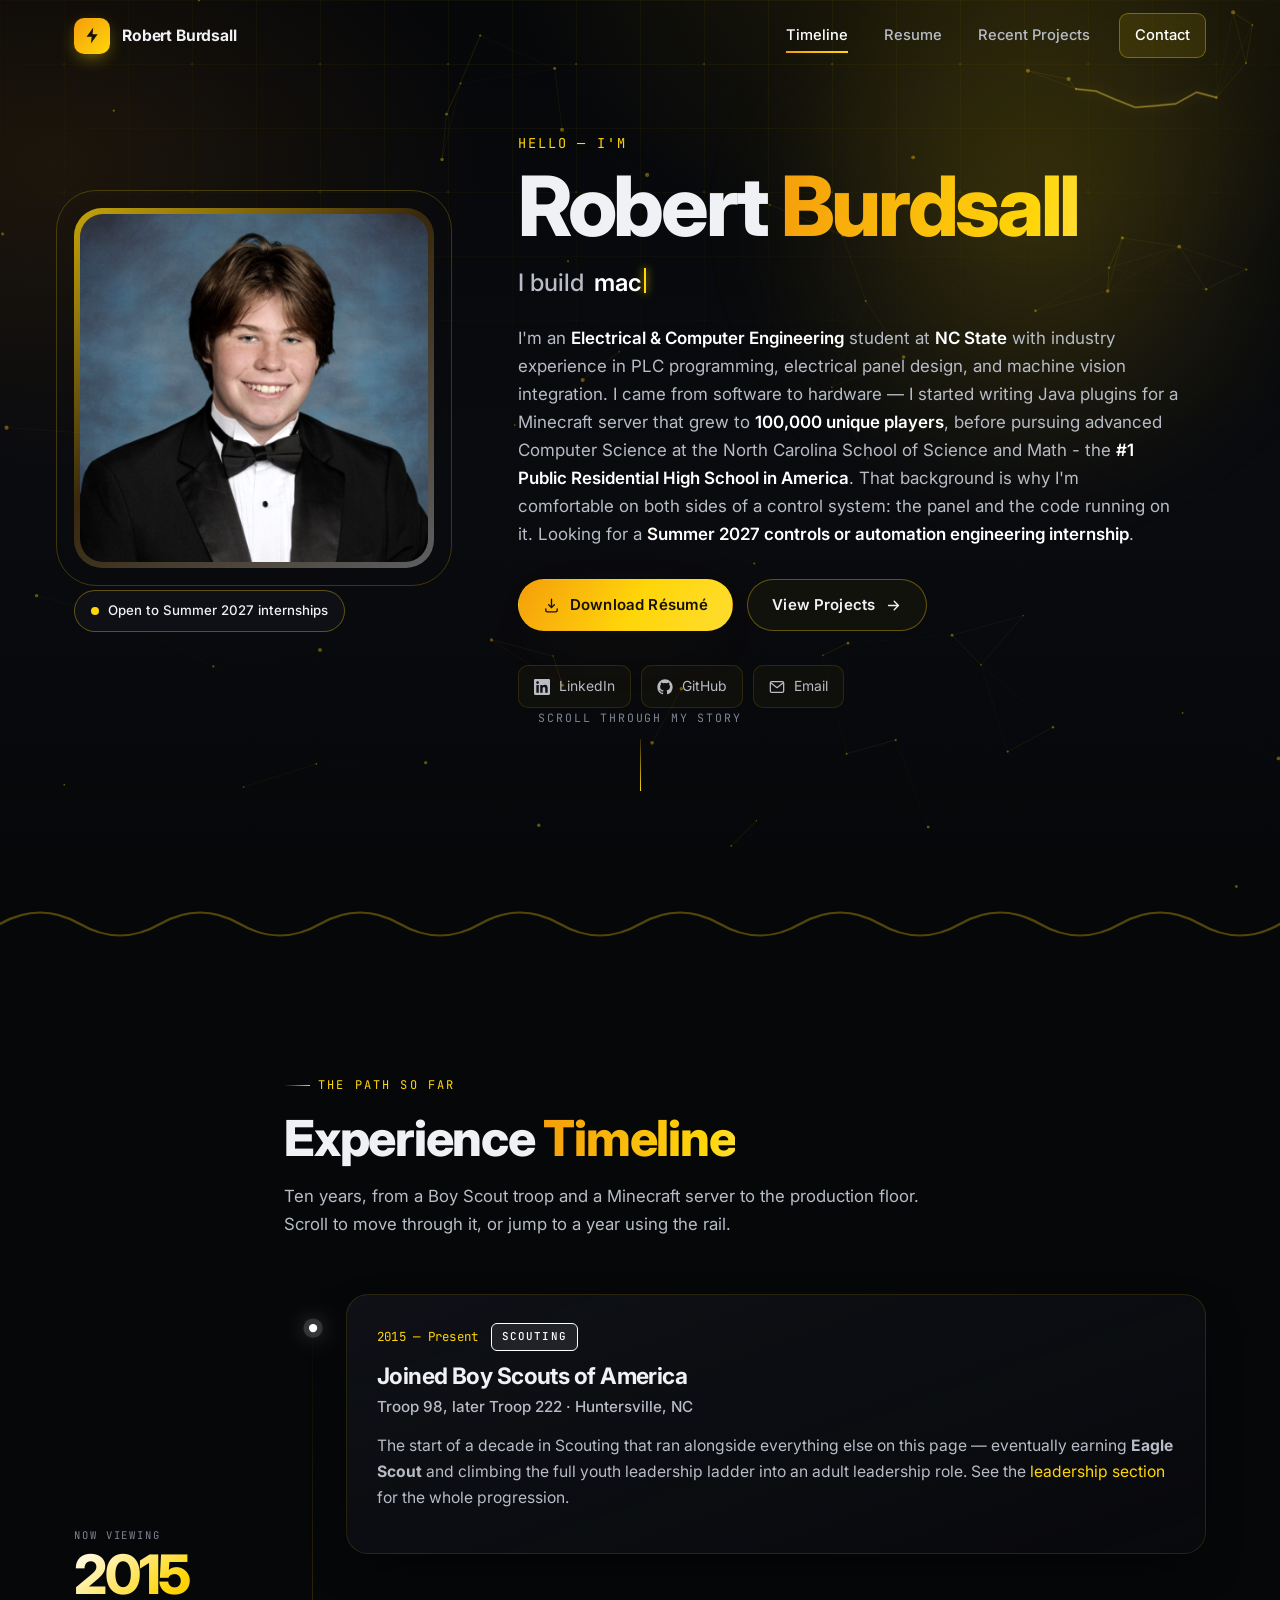
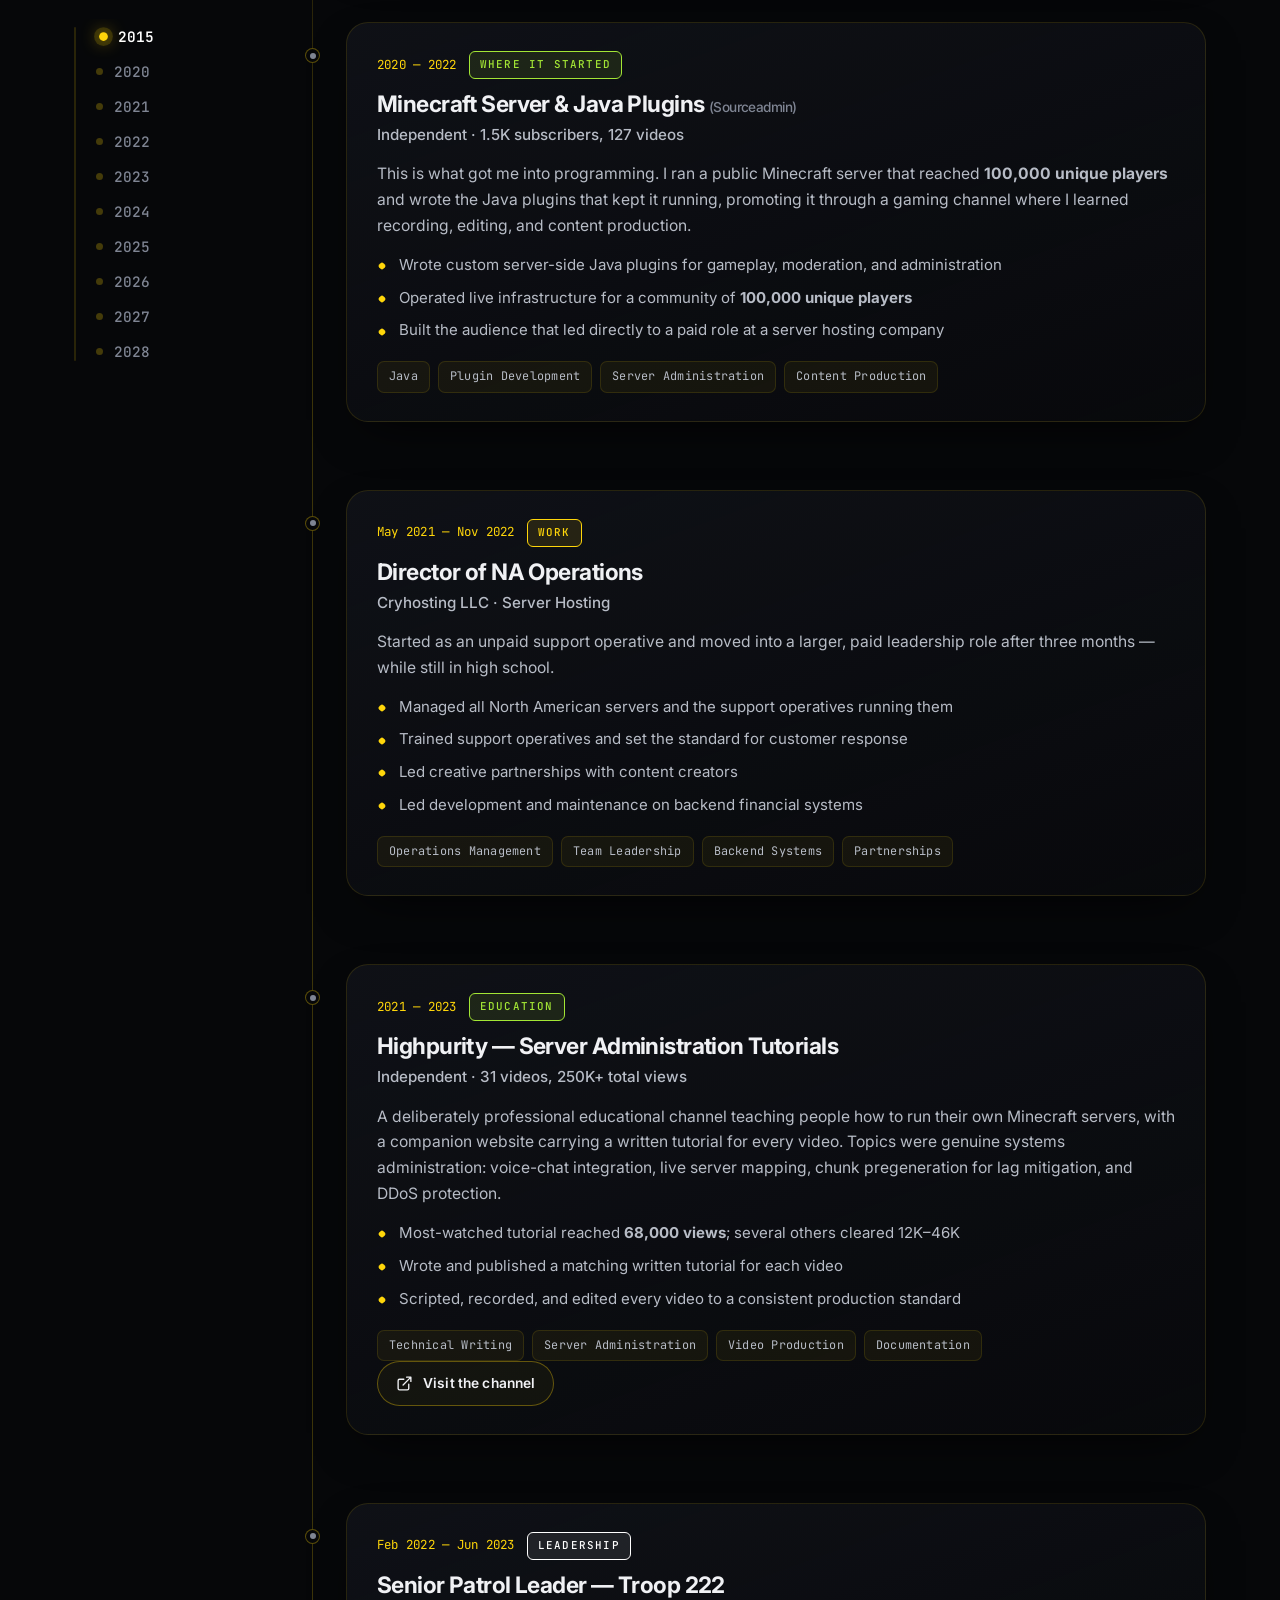
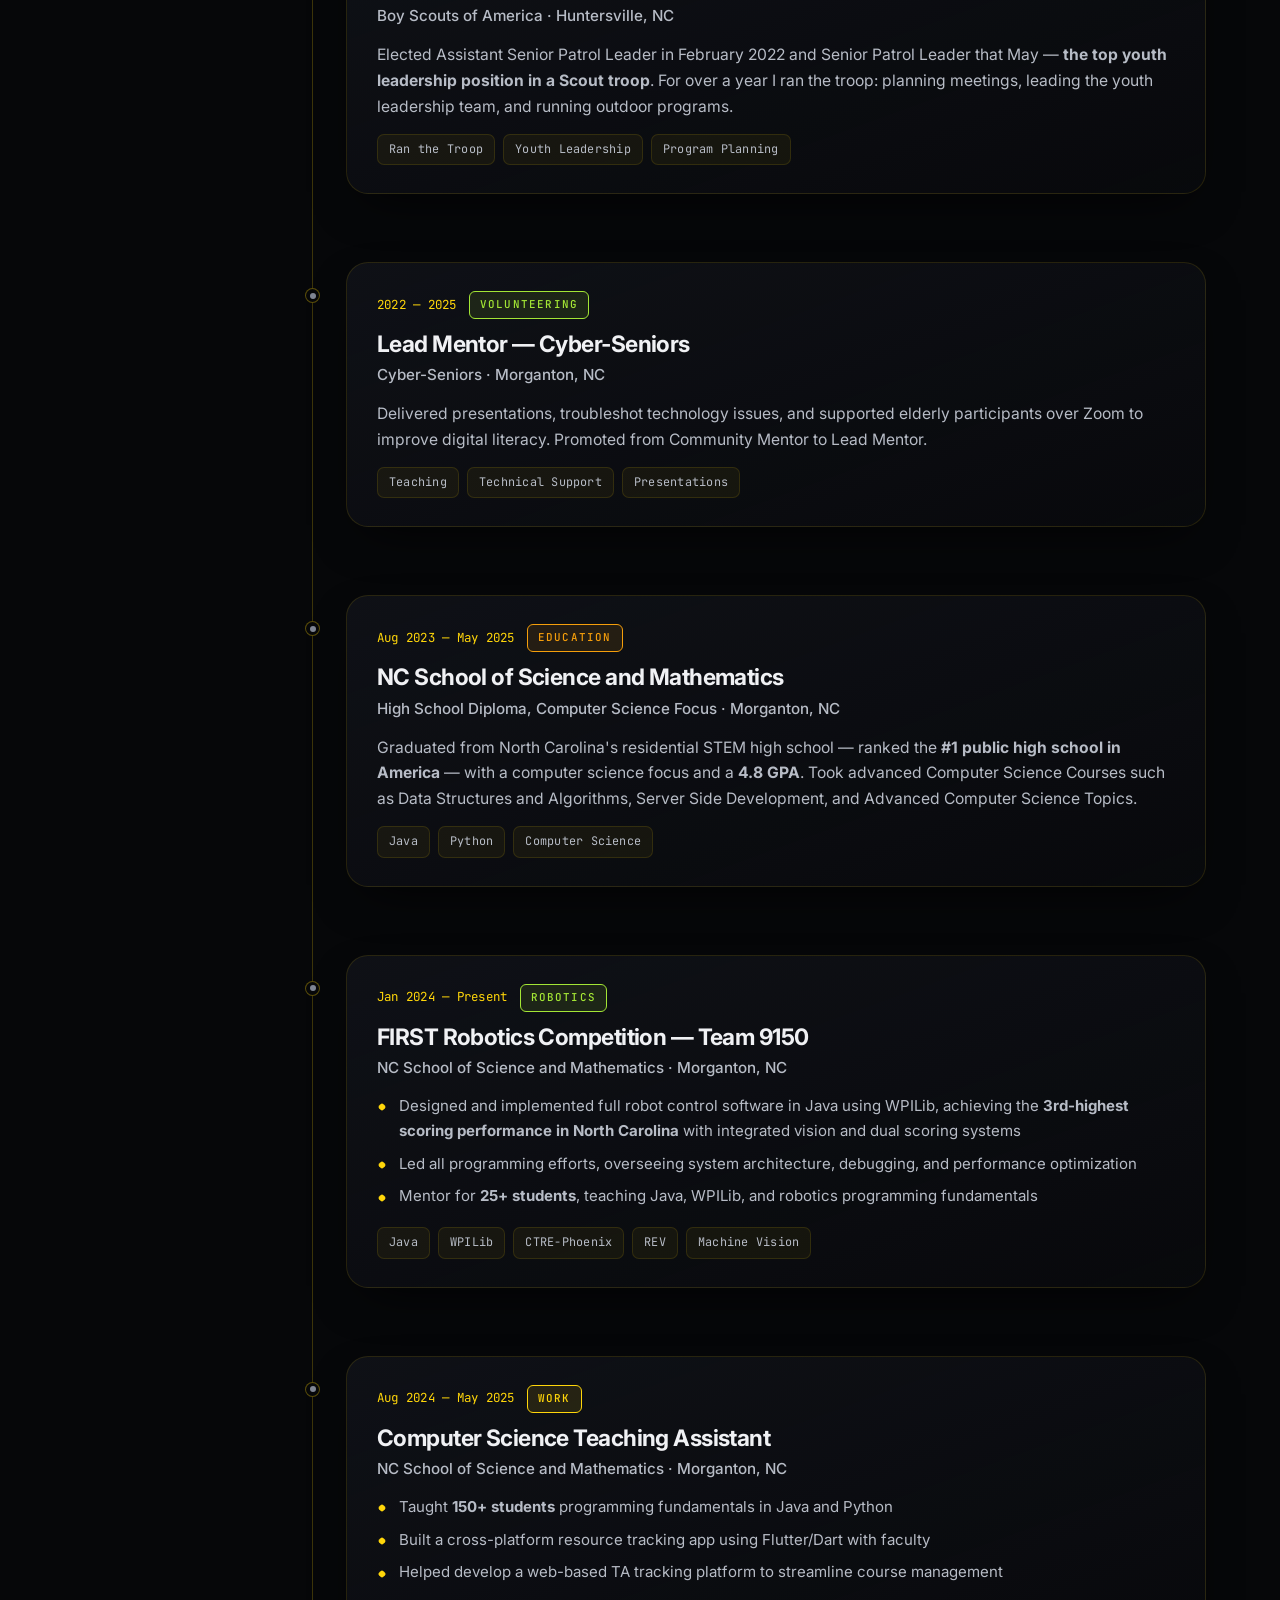
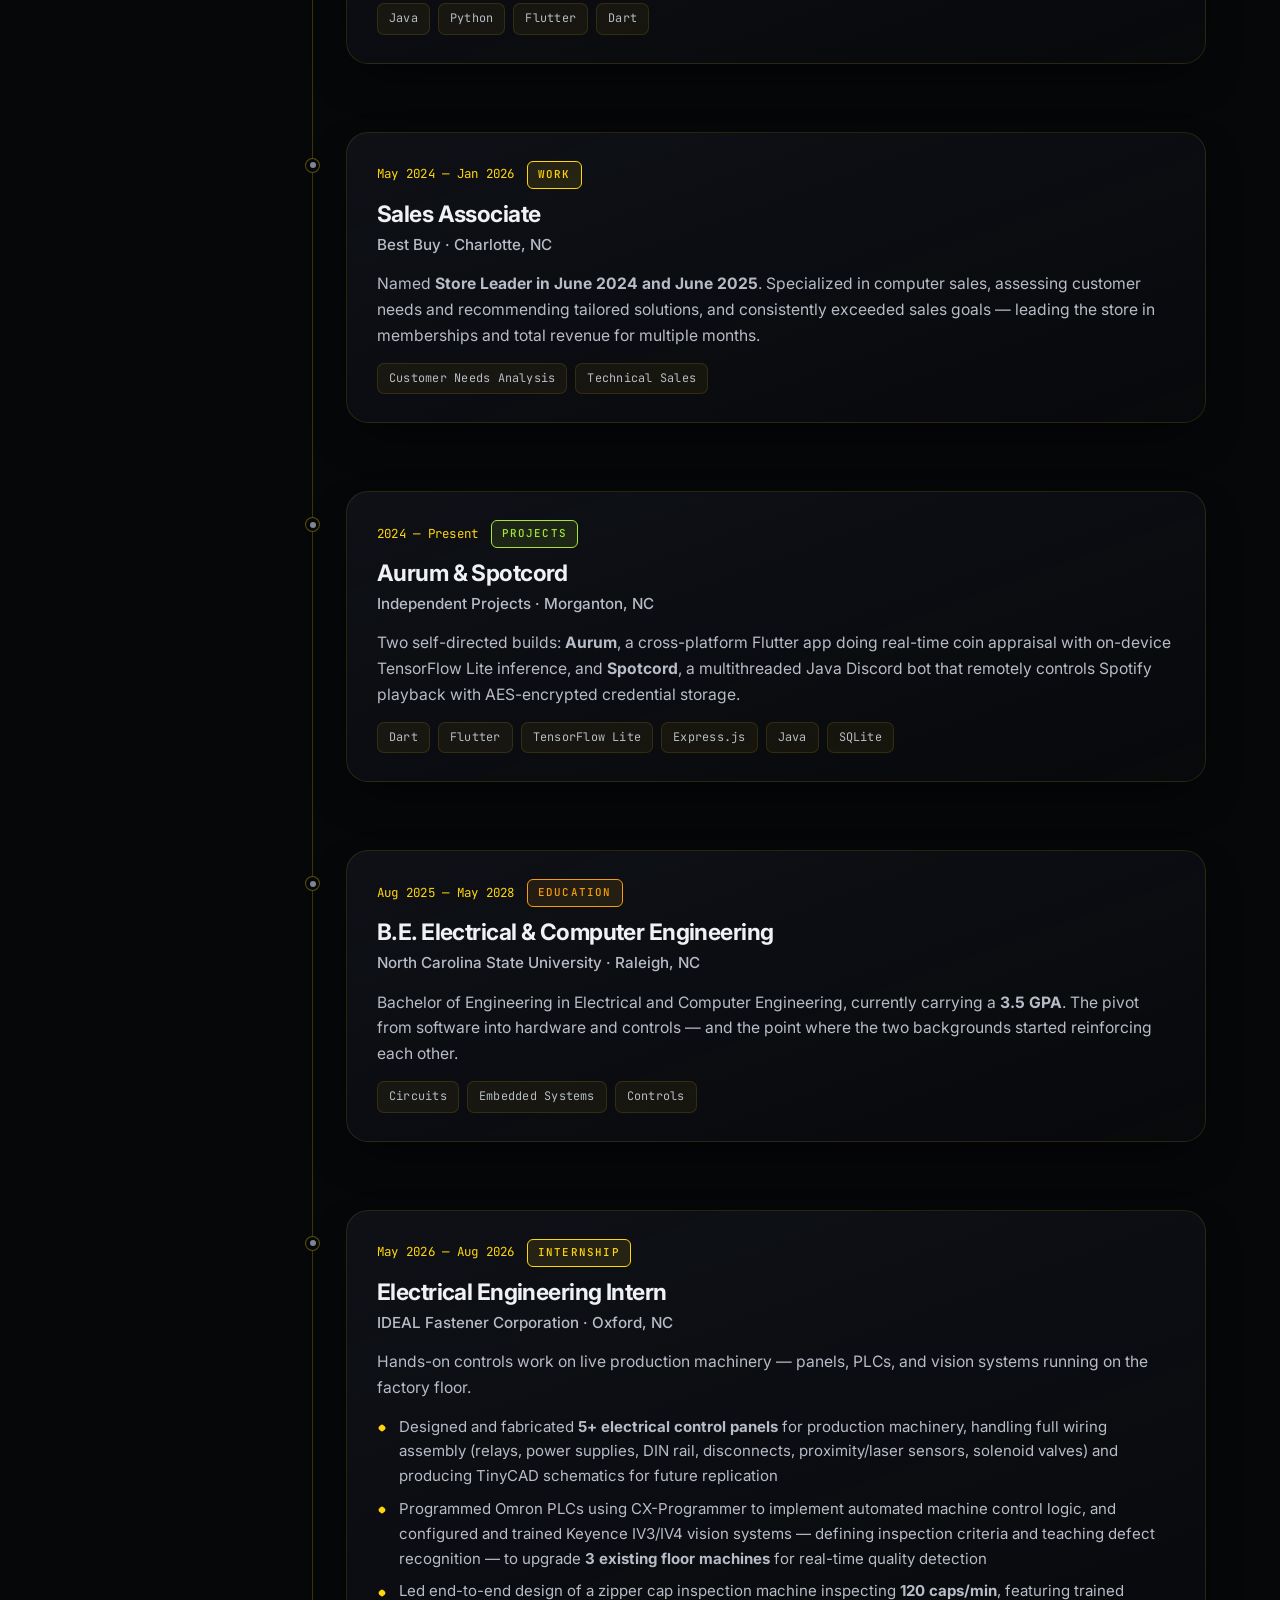
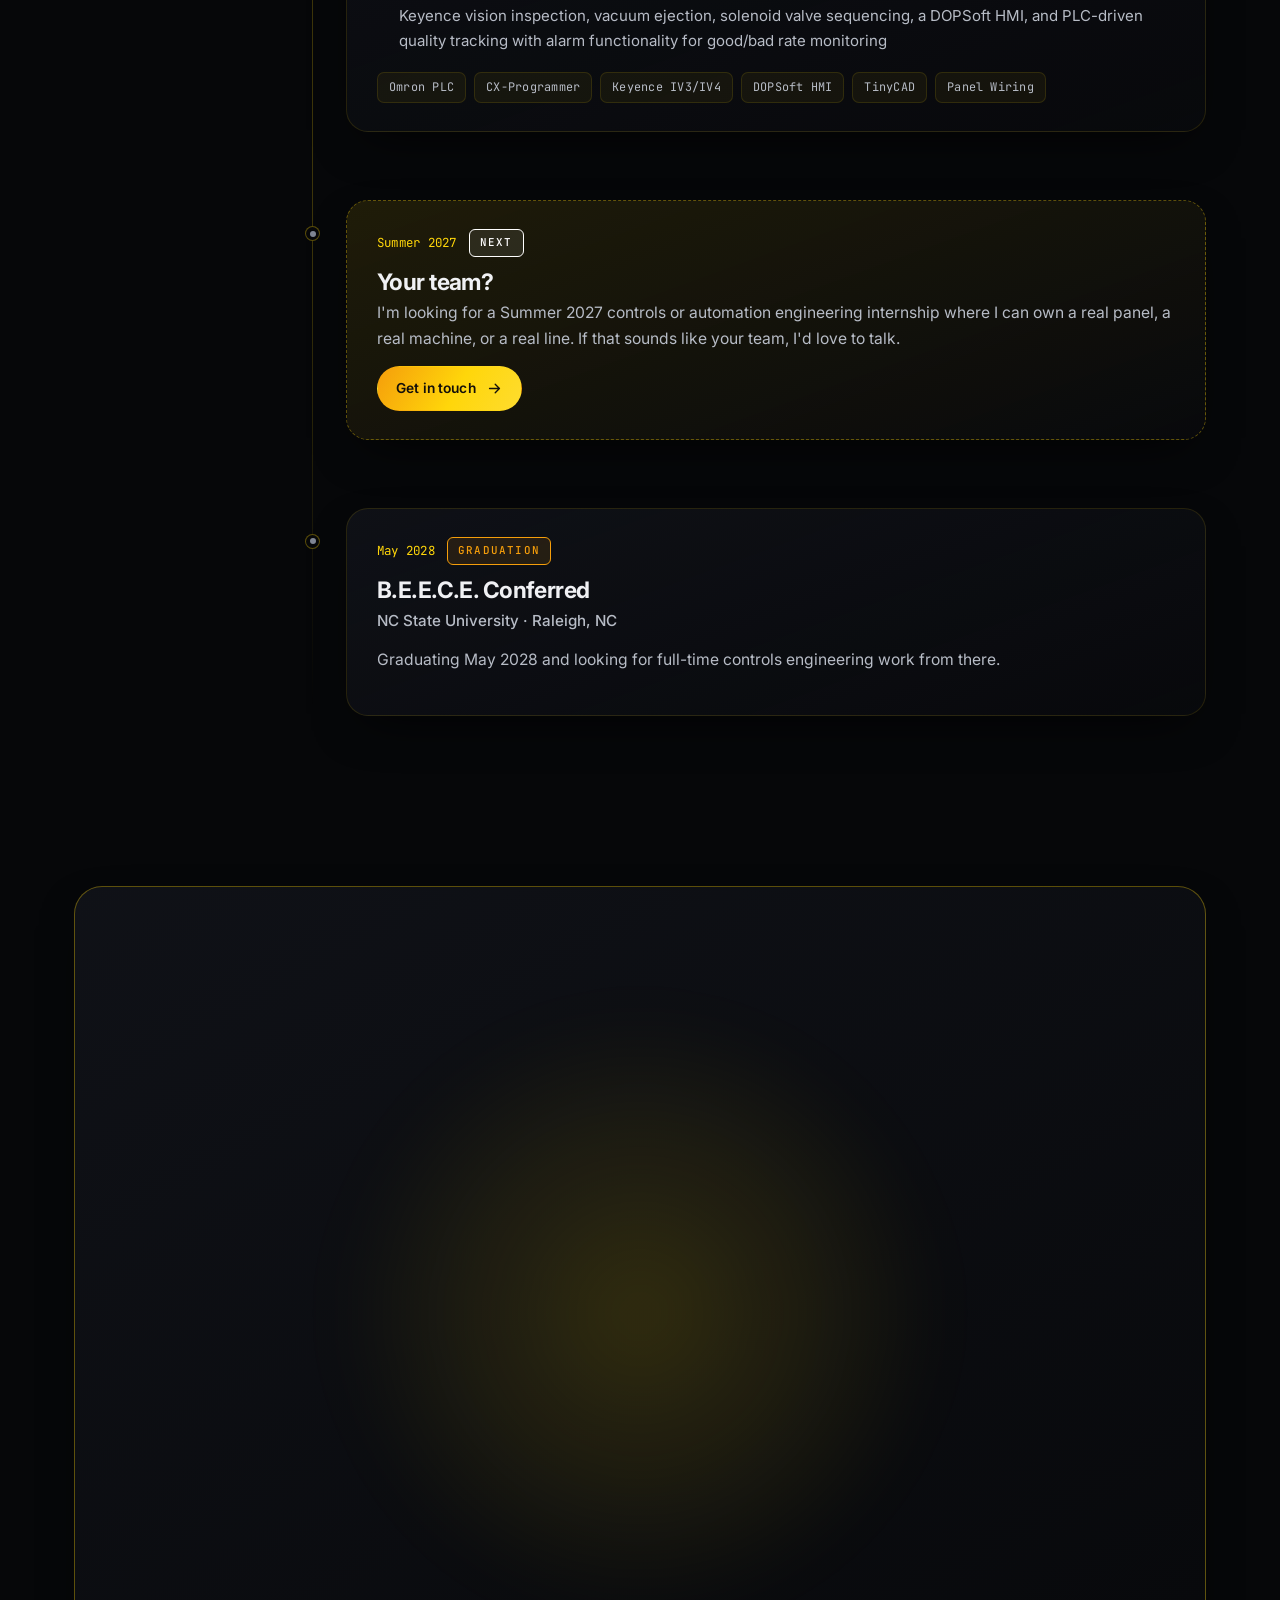
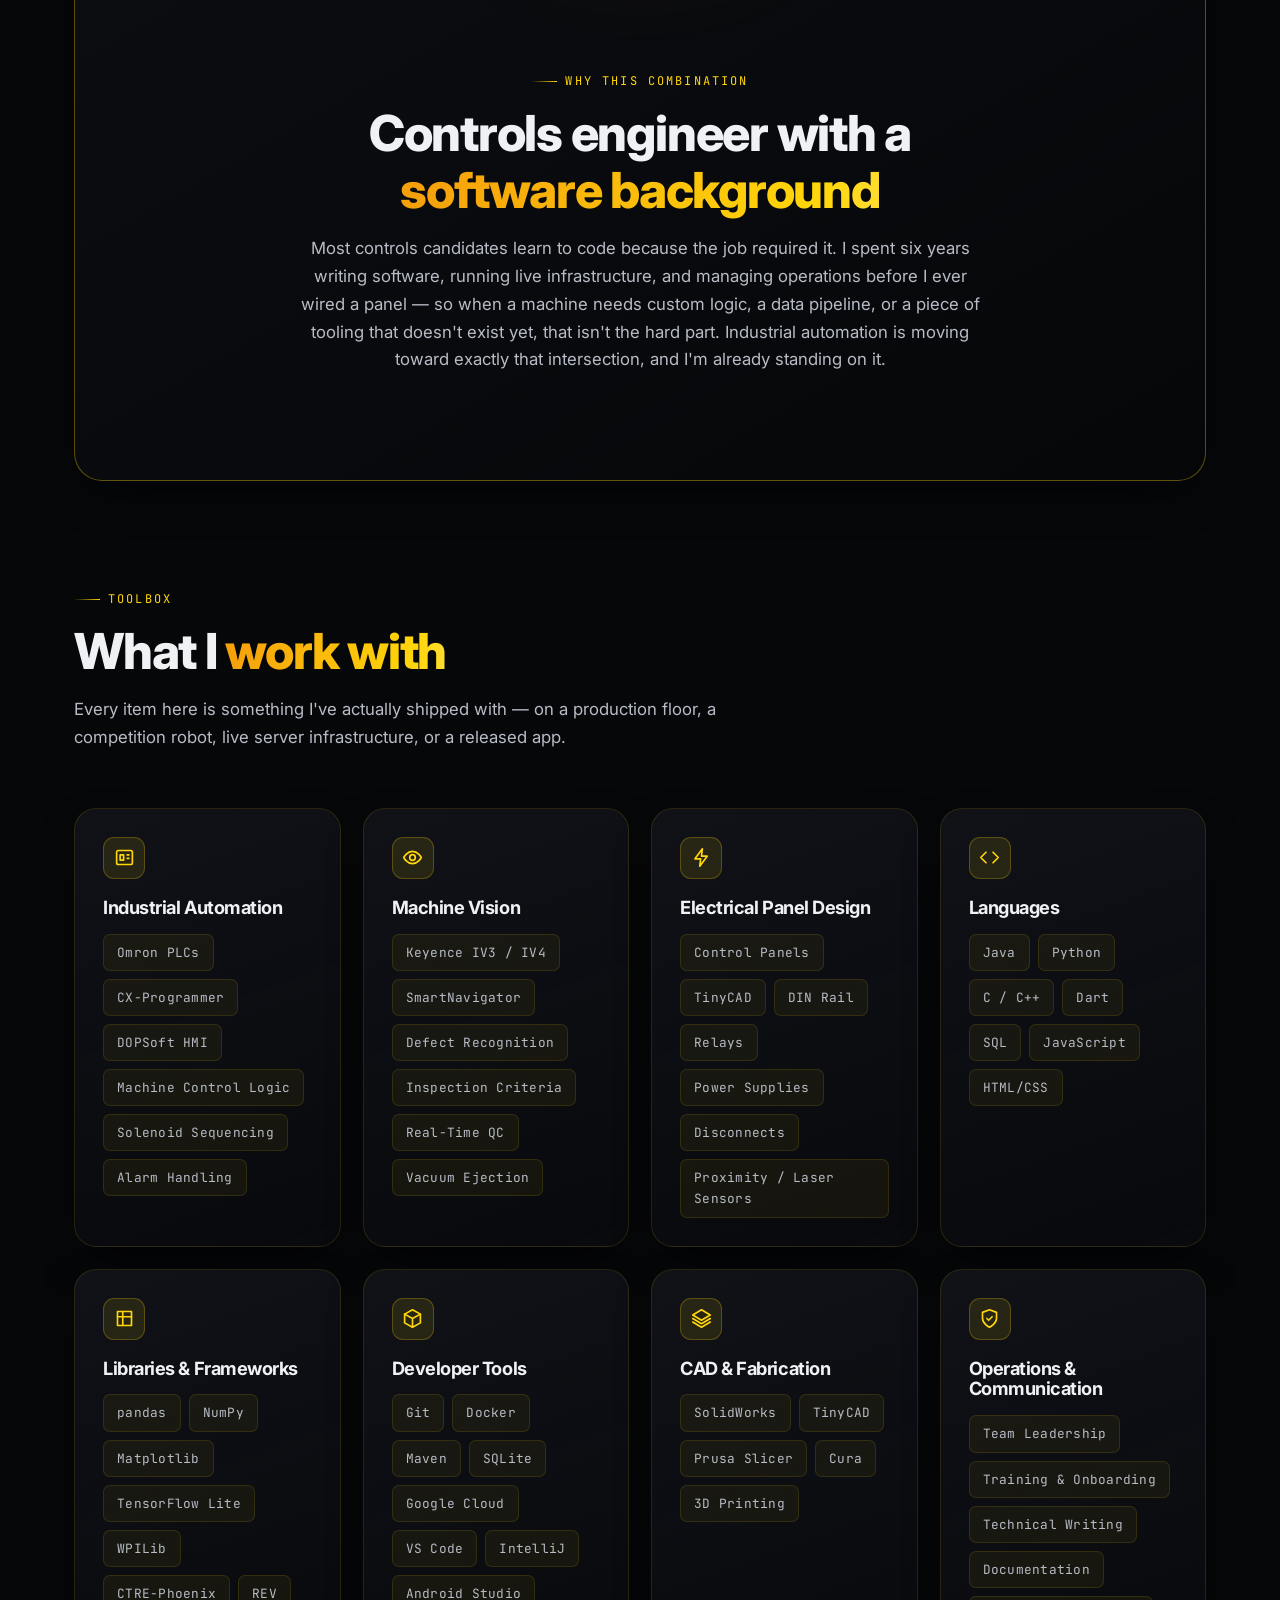
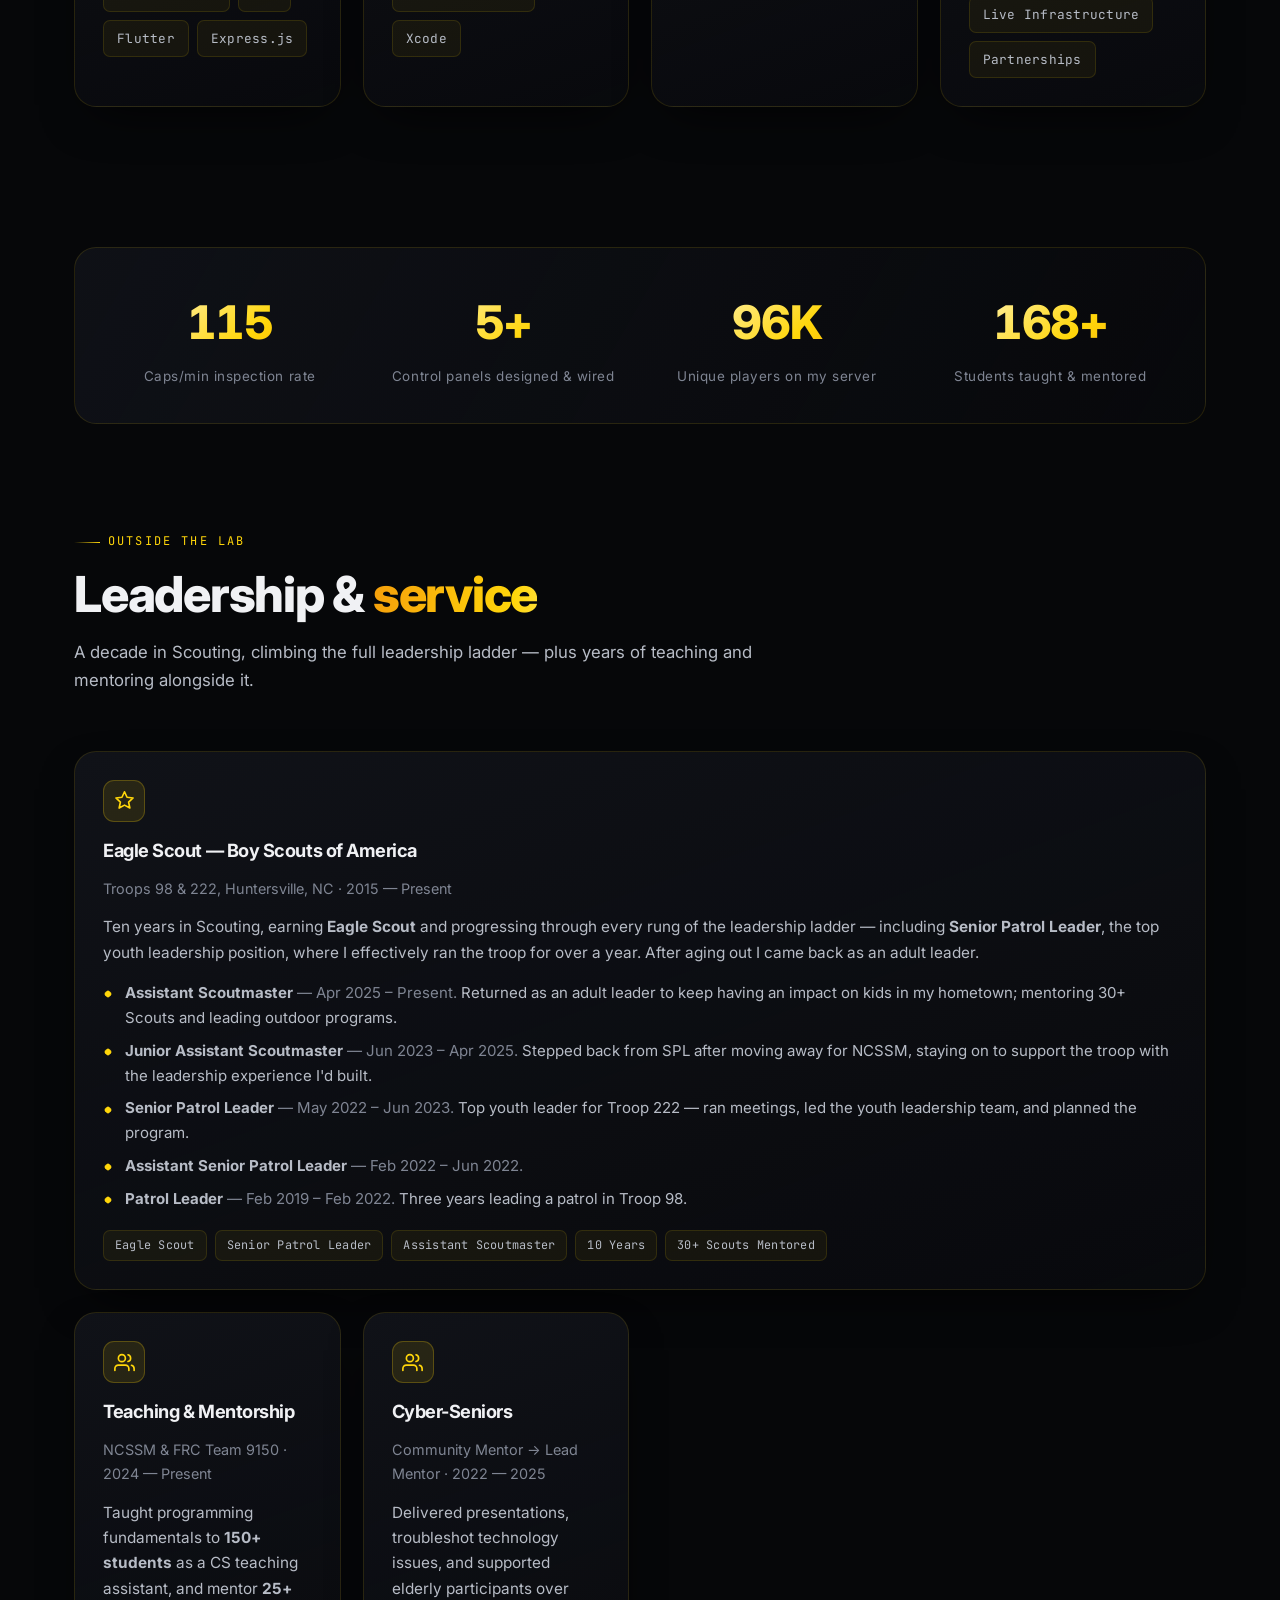
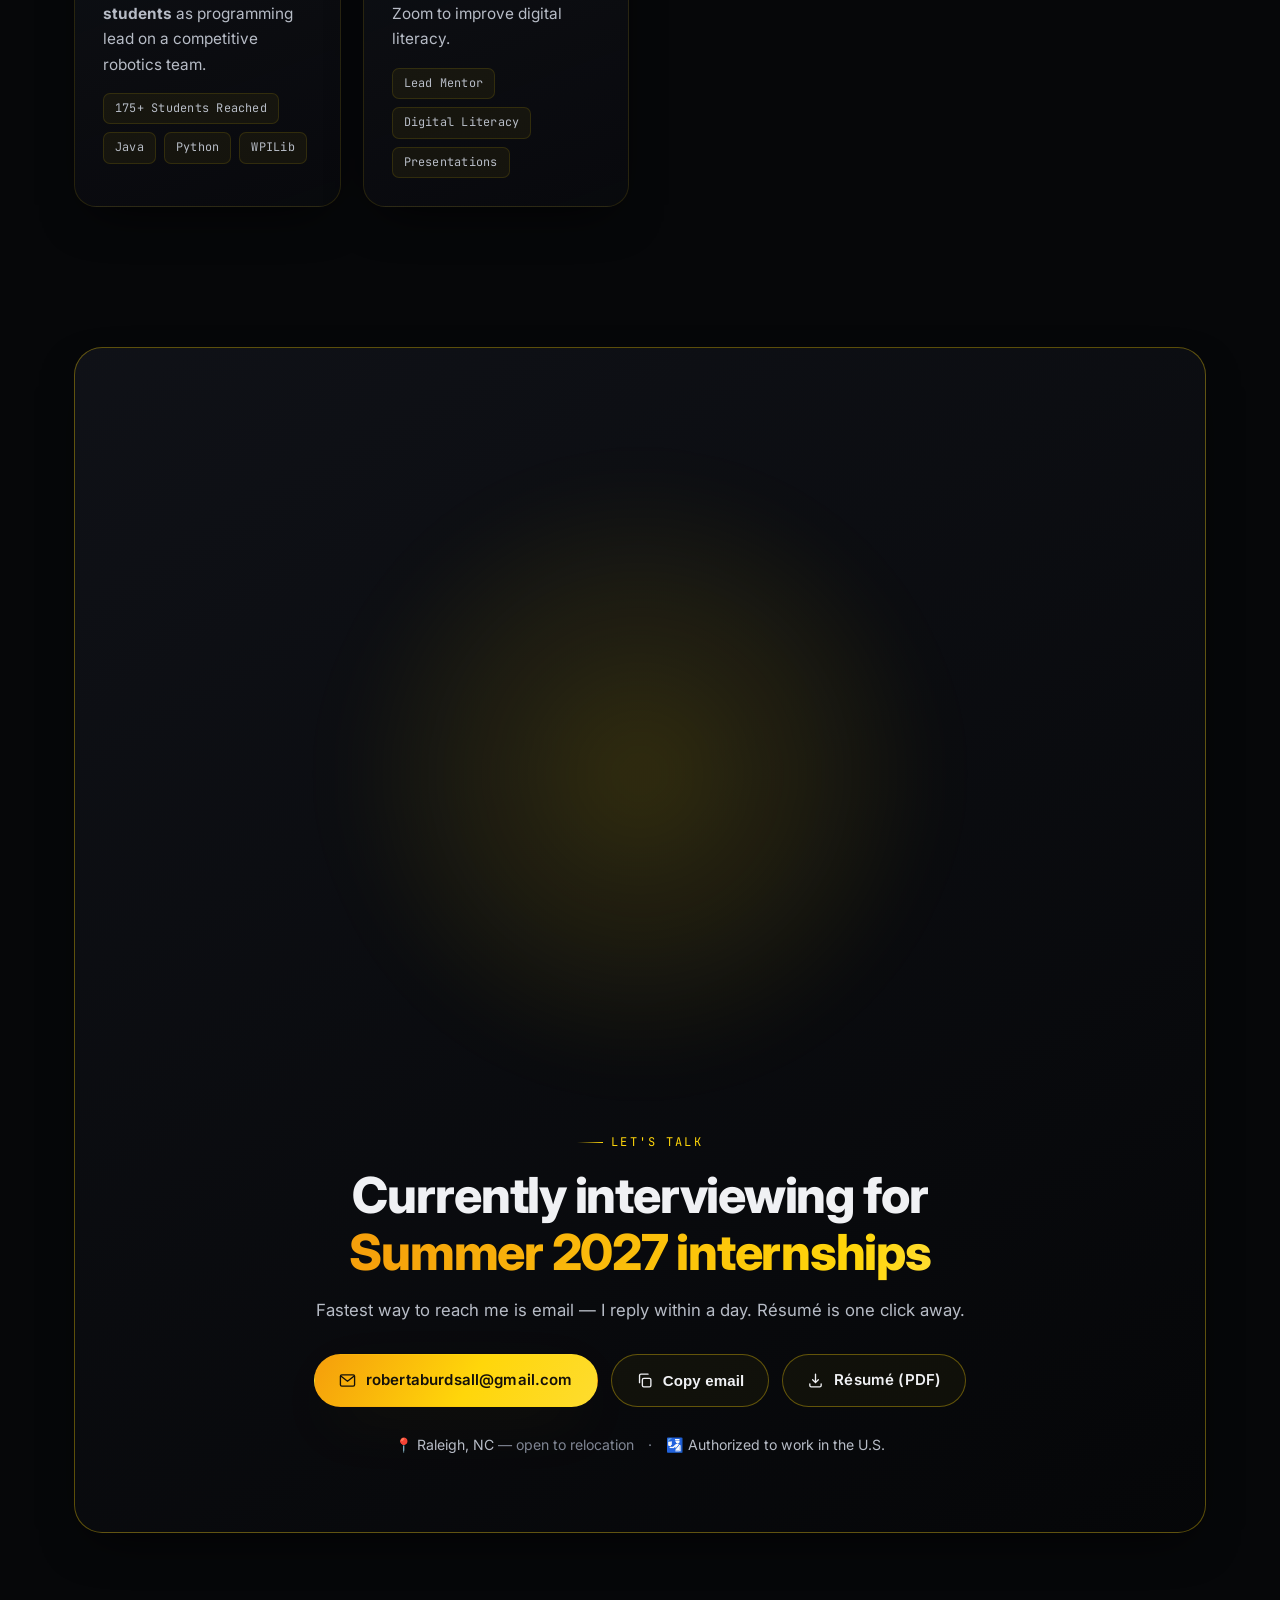
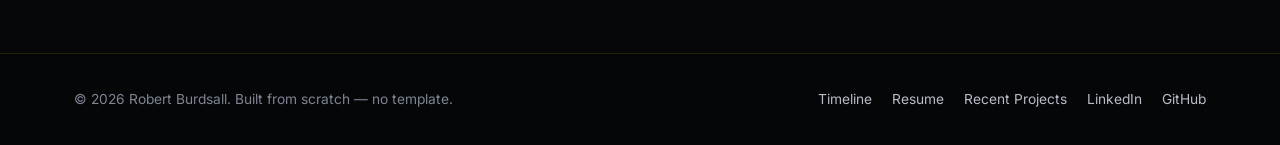
==== index.html @ 998b08b9 "initial commit" ====
<!DOCTYPE html>
<html lang="en">
<head>
<meta charset="UTF-8" />
<meta name="viewport" content="width=device-width, initial-scale=1.0" />

<!-- ===================================================================
     All visible text lives in content.js — edit that file, not this one.
     The tags below are the exception: they're what shows in search
     results and link previews, so they have to be real HTML.
     =================================================================== -->
<title>Robert Burdsall — Controls &amp; Automation Engineering</title>
<meta name="description" content="Robert Burdsall — Electrical &amp; Computer Engineering student at NC State with industry experience in PLC programming, electrical panel design, and machine vision integration, backed by a decade of software and operations experience. Seeking a Summer 2027 controls or automation engineering internship." />
<meta name="author" content="Robert Burdsall" />

<meta property="og:type" content="website" />
<meta property="og:title" content="Robert Burdsall — Controls &amp; Automation Engineering" />
<meta property="og:description" content="ECE student at NC State. PLC programming, electrical panel design, and machine vision integration — with a software and operations background. Seeking a Summer 2027 controls internship." />
<meta property="og:image" content="assets/img/og-image.png" />
<meta property="og:url" content="https://robertburdsall.github.io/" />
<meta name="twitter:card" content="summary_large_image" />
<meta name="theme-color" content="#060709" />

<link rel="icon" href="assets/img/favicon.svg" type="image/svg+xml" />
<link rel="preconnect" href="https://fonts.googleapis.com" />
<link rel="preconnect" href="https://fonts.gstatic.com" crossorigin />
<link href="https://fonts.googleapis.com/css2?family=Inter:wght@300;400;500;600;700;800&family=JetBrains+Mono:wght@400;500&display=swap" rel="stylesheet" />
<link rel="stylesheet" href="assets/css/style.css" />
<script>document.documentElement.classList.add("js");</script>
</head>
<body data-page="home">

<div class="scroll-progress" aria-hidden="true"><span data-progress-bar></span></div>
<a class="skip-link" href="#main">Skip to content</a>

<div data-mount="nav"></div>

<main id="main">

  <div data-mount="hero"></div>

  <!-- Scrolling scope trace. The path is 16 periods wide, the viewBox shows 8,
       and it shifts exactly one period — so the loop is seamless. -->
  <div class="wave" aria-hidden="true">
    <svg viewBox="0 0 480 40" preserveAspectRatio="none">
      <path d="M0,20 q15,-20 30,0 q15,20 30,0 q15,-20 30,0 q15,20 30,0 q15,-20 30,0 q15,20 30,0 q15,-20 30,0 q15,20 30,0 q15,-20 30,0 q15,20 30,0 q15,-20 30,0 q15,20 30,0 q15,-20 30,0 q15,20 30,0 q15,-20 30,0 q15,20 30,0 q15,-20 30,0 q15,20 30,0 q15,-20 30,0 q15,20 30,0 q15,-20 30,0 q15,20 30,0 q15,-20 30,0 q15,20 30,0 q15,-20 30,0 q15,20 30,0 q15,-20 30,0 q15,20 30,0 q15,-20 30,0 q15,20 30,0 q15,-20 30,0 q15,20 30,0" />
    </svg>
  </div>

  <section class="timeline" id="timeline">
    <div data-mount="timeline-head"></div>
    <div class="timeline__layout">

      <!-- Sticky year rail. main.js fills the year list from the entries. -->
      <aside class="rail" data-rail aria-hidden="true">
        <div class="rail__inner">
          <div class="rail__now">
            <span class="rail__now-label">Now viewing</span>
            <span class="rail__now-year" data-rail-year>2015</span>
          </div>
          <div class="rail__track">
            <div class="rail__line"><span class="rail__fill" data-rail-fill></span></div>
            <ol class="rail__years"></ol>
          </div>
        </div>
      </aside>

      <div data-mount="timeline-entries"></div>
    </div>
  </section>

  <div data-mount="angle"></div>
  <div data-mount="skills"></div>
  <div data-mount="facts"></div>
  <div data-mount="leadership"></div>
  <div data-mount="contact"></div>

</main>

<div data-mount="footer"></div>

<noscript>
  <p style="padding:24px;text-align:center;color:#b7bcc6;font-family:sans-serif">
    This site uses JavaScript to assemble its content.
    <a href="assets/resume.pdf" style="color:#ffd60a">Download the résumé PDF</a> instead.
  </p>
</noscript>

<script src="content.js"></script>
<script src="assets/js/render.js"></script>
<script src="assets/js/main.js"></script>
</body>
</html>
---- assets/css/style.css ----
/* =============================================================
   Robert Burdsall — Controls Engineering Portfolio
   Theme: black / electric yellow / white
   Structure:
     1.  Tokens
     2.  Reset & base
     3.  Layout primitives
     4.  Buttons, chips, tags, cards
     5.  Nav
     6.  Hero
     7.  Timeline + year rail (the "bus bar")
     8.  Skills / facts / contact
     9.  Resume page
     10. Projects page
     11. Footer
     12. Reveal animations
     13. Responsive
     14. Print & reduced motion
   ============================================================= */

/* ---------- 1. TOKENS ---------- */
:root {
  /* surfaces */
  --bg:            #060709;
  --bg-2:          #0a0b0f;
  --surface:       #101218;
  --surface-2:     #16191f;
  --border:        rgba(255, 214, 10, 0.12);
  --border-strong: rgba(255, 214, 10, 0.34);

  /* electric yellows */
  --volt:          #ffd60a;   /* primary — live conductor */
  --volt-bright:   #fde047;
  --volt-soft:     #fbbf24;
  --amber:         #f59e0b;
  --amber-deep:    #b45309;

  /* text */
  --text:          #f0f1f4;
  --text-2:        #b7bcc6;
  --muted:         #7f8593;

  /* timeline node colors — loosely follows wire-color convention */
  --c-work:        #ffd60a;   /* live */
  --c-education:   #f59e0b;   /* amber */
  --c-project:     #a3e635;   /* ground */
  --c-award:       #ffffff;   /* neutral */
  --c-future:      #ffffff;

  /* type */
  --font: "Inter", -apple-system, BlinkMacSystemFont, "Segoe UI", Roboto, sans-serif;
  --mono: "JetBrains Mono", ui-monospace, SFMono-Regular, Menlo, monospace;

  /* geometry */
  --radius:    14px;
  --radius-lg: 22px;
  --container: 1180px;
  --nav-h:     72px;

  /* motion */
  --ease: cubic-bezier(0.22, 1, 0.36, 1);
  --ease-out: cubic-bezier(0.16, 1, 0.3, 1);

  /* shadows */
  --shadow:      0 18px 50px -20px rgba(0, 0, 0, 0.9);
  --shadow-volt: 0 20px 60px -25px rgba(255, 214, 10, 0.5);
}

/* ---------- 2. RESET & BASE ---------- */
*, *::before, *::after { box-sizing: border-box; }

html {
  scroll-behavior: smooth;
  scroll-padding-top: calc(var(--nav-h) + 16px);
  -webkit-text-size-adjust: 100%;
}

body {
  margin: 0;
  background: var(--bg);
  color: var(--text);
  font-family: var(--font);
  font-size: 16px;
  line-height: 1.65;
  -webkit-font-smoothing: antialiased;
  -moz-osx-font-smoothing: grayscale;
  overflow-x: hidden;
}

/* ambient energy field */
body::before {
  content: "";
  position: fixed;
  inset: 0;
  z-index: -2;
  background:
    radial-gradient(900px 600px at 82% -10%, rgba(255, 214, 10, 0.13), transparent 62%),
    radial-gradient(700px 500px at 4% 18%, rgba(245, 158, 11, 0.09), transparent 62%),
    linear-gradient(180deg, var(--bg) 0%, var(--bg-2) 55%, var(--bg) 100%);
}

/* circuit-trace overlay: fine grid + a few "traces" with via dots */
body::after {
  content: "";
  position: fixed;
  inset: 0;
  z-index: -1;
  pointer-events: none;
  background-image:
    /* via dots */
    radial-gradient(circle, rgba(255, 214, 10, 0.16) 1.2px, transparent 1.6px),
    /* fine trace grid */
    linear-gradient(rgba(255, 214, 10, 0.045) 1px, transparent 1px),
    linear-gradient(90deg, rgba(255, 214, 10, 0.045) 1px, transparent 1px);
  background-size: 128px 128px, 64px 64px, 64px 64px;
  mask-image: radial-gradient(ellipse 92% 62% at 50% 0%, #000 18%, transparent 76%);
  -webkit-mask-image: radial-gradient(ellipse 92% 62% at 50% 0%, #000 18%, transparent 76%);
}

img { max-width: 100%; display: block; }
a   { color: var(--volt); text-decoration: none; transition: color 0.2s var(--ease); }
a:hover { color: var(--volt-bright); }

h1, h2, h3, h4 { margin: 0; line-height: 1.15; letter-spacing: -0.025em; font-weight: 700; }
p { margin: 0 0 1rem; }
/* `ol` must be reset alongside `ul` — the year rail is an ordered list, and
   without this its <li>s keep display:list-item and render decimal markers. */
ul, ol { margin: 0; padding: 0; list-style: none; }

svg { width: 1em; height: 1em; fill: none; stroke: currentColor; stroke-width: 1.9; stroke-linecap: round; stroke-linejoin: round; }

::selection { background: rgba(255, 214, 10, 0.32); color: #fff; }

:focus-visible {
  outline: 2px solid var(--volt);
  outline-offset: 3px;
  border-radius: 6px;
}

::-webkit-scrollbar { width: 11px; }
::-webkit-scrollbar-track { background: var(--bg); }
::-webkit-scrollbar-thumb {
  background: linear-gradient(var(--volt), var(--amber-deep));
  border-radius: 99px;
  border: 3px solid var(--bg);
}
::-webkit-scrollbar-thumb:hover { background: var(--volt); }

.skip-link {
  position: absolute; left: -9999px; top: 0; z-index: 999;
  background: var(--volt); color: #000; font-weight: 600;
  padding: 12px 20px; border-radius: 0 0 10px 0;
}
.skip-link:focus { left: 0; }

/* scroll progress — reads as a charging bus */
.scroll-progress {
  position: fixed; top: 0; left: 0; right: 0; height: 2px; z-index: 200;
  background: transparent; pointer-events: none;
}
.scroll-progress span {
  display: block; height: 100%; width: 0%;
  background: linear-gradient(90deg, var(--amber-deep), var(--volt), #fff);
  box-shadow: 0 0 14px rgba(255, 214, 10, 0.85);
  transition: width 0.08s linear;
}

/* ---------- 3. LAYOUT PRIMITIVES ---------- */
.container {
  width: 100%;
  max-width: var(--container);
  margin-inline: auto;
  padding-inline: 24px;
}

.section-head { max-width: 760px; margin-bottom: 56px; }

.eyebrow {
  display: inline-flex; align-items: center; gap: 8px;
  font-family: var(--mono); font-size: 0.75rem; letter-spacing: 0.18em;
  text-transform: uppercase; color: var(--volt); margin-bottom: 14px;
}
.eyebrow::before {
  content: ""; width: 26px; height: 1px;
  background: linear-gradient(90deg, transparent, var(--volt));
}

.section-title { font-size: clamp(2rem, 4.4vw, 3.1rem); font-weight: 800; margin-bottom: 16px; }
.section-sub   { color: var(--text-2); font-size: 1.05rem; max-width: 62ch; }

/* The sweep runs `alternate`, not `infinite` on its own: a one-way sweep has to
   snap back to the start position each cycle, which reads as a hard flicker
   every few seconds. Alternating reverses direction instead, and ease-in-out
   decelerates into each turn — so it sweeps back and forth indefinitely with no
   seam, however long someone watches it. */
.grad {
  background: linear-gradient(100deg, var(--amber) 0%, var(--volt) 35%, #fff 70%, var(--volt-soft) 100%);
  background-size: 250% auto;
  -webkit-background-clip: text; background-clip: text;
  -webkit-text-fill-color: transparent; color: transparent;
  animation: gradShift 11s ease-in-out infinite alternate;
}
@keyframes gradShift {
  from { background-position: 0% center; }
  to   { background-position: 250% center; }
}

.muted { color: var(--muted); }
.sep   { color: var(--muted); margin-inline: 8px; }

/* Oscilloscope-style divider — a scrolling trace.
   The path is drawn 16 periods wide inside a viewBox only 8 periods wide, and
   shifts by exactly ONE period (60 user units) per cycle. Because the waveform
   is exactly periodic, the frame after the shift is pixel-identical to the
   frame before it, so the restart is invisible and it scrolls forever with no
   seam. Never animate this by a non-integer number of periods. */
.wave {
  display: block; width: 100%; height: 46px;
  color: rgba(255, 214, 10, 0.30);
  overflow: hidden;
}
.wave svg { width: 100%; height: 100%; display: block; }
.wave path {
  fill: none;
  stroke: currentColor;
  stroke-width: 1.6;
  stroke-linecap: round;
  animation: waveScroll 4s linear infinite;
}
@keyframes waveScroll {
  from { transform: translateX(0); }
  to   { transform: translateX(-60px); }
}

/* ---------- 4. BUTTONS / CHIPS / TAGS / CARDS ---------- */
.btn {
  --btn-bg: transparent;
  position: relative;
  display: inline-flex; align-items: center; gap: 10px;
  padding: 13px 24px;
  border-radius: 999px;
  font-size: 0.94rem; font-weight: 600; letter-spacing: 0.01em;
  border: 1px solid var(--border-strong);
  background: var(--btn-bg);
  color: var(--text);
  cursor: pointer;
  overflow: hidden;
  transition: transform 0.3s var(--ease), box-shadow 0.3s var(--ease),
              border-color 0.3s var(--ease), color 0.3s var(--ease);
}
.btn svg { width: 17px; height: 17px; flex: none; }
.btn:hover { transform: translateY(-2px); }

.btn--primary {
  --btn-bg: linear-gradient(120deg, var(--amber) 0%, var(--volt) 55%, var(--volt-bright) 130%);
  border-color: transparent;
  color: #14100a;
  box-shadow: var(--shadow-volt);
}
.btn--primary::after {
  content: ""; position: absolute; inset: 0;
  background: linear-gradient(120deg, transparent 20%, rgba(255,255,255,0.55) 50%, transparent 80%);
  transform: translateX(-120%);
  transition: transform 0.75s var(--ease);
}
.btn--primary:hover::after { transform: translateX(120%); }
.btn--primary:hover { box-shadow: 0 24px 70px -22px rgba(255, 214, 10, 0.85); color: #14100a; }

.btn--ghost { background: rgba(255, 214, 10, 0.04); }
.btn--ghost:hover {
  border-color: var(--volt);
  background: rgba(255, 214, 10, 0.12);
  color: #fff;
}
.btn--sm { padding: 10px 18px; font-size: 0.86rem; }

/* chips */
.chips { display: flex; flex-wrap: wrap; gap: 8px; }
.chips li {
  font-family: var(--mono); font-size: 0.74rem; letter-spacing: 0.02em;
  padding: 5px 11px; border-radius: 7px;
  color: var(--text-2);
  background: rgba(255, 214, 10, 0.05);
  border: 1px solid var(--border);
  transition: all 0.25s var(--ease);
}
.chips li:hover {
  color: #fff;
  border-color: var(--volt);
  background: rgba(255, 214, 10, 0.15);
  transform: translateY(-2px);
}
.chips--lg li { font-size: 0.8rem; padding: 7px 13px; }

/* tags */
.tag {
  font-family: var(--mono); font-size: 0.68rem; font-weight: 500;
  letter-spacing: 0.11em; text-transform: uppercase;
  padding: 4px 10px; border-radius: 6px; white-space: nowrap;
  border: 1px solid currentColor;
}
.tag--work      { color: var(--c-work);      background: rgba(255, 214, 10, 0.10); }
.tag--education { color: var(--c-education); background: rgba(245, 158, 11, 0.10); }
.tag--project   { color: var(--c-project);   background: rgba(163, 230, 53, 0.10); }
.tag--award     { color: var(--c-award);     background: rgba(255, 255, 255, 0.08); }
.tag--future    { color: #fff;               background: rgba(255, 255, 255, 0.08); }

/* cards */
.card {
  position: relative;
  padding: 28px;
  border-radius: var(--radius-lg);
  background: linear-gradient(160deg, var(--surface) 0%, rgba(10, 11, 15, 0.7) 100%);
  border: 1px solid var(--border);
  box-shadow: var(--shadow);
  transition: transform 0.4s var(--ease), border-color 0.4s var(--ease), box-shadow 0.4s var(--ease);
  overflow: hidden;
}
.card:hover {
  transform: translateY(-5px);
  border-color: var(--border-strong);
  box-shadow: var(--shadow), 0 0 0 1px rgba(255, 214, 10, 0.16);
}
.card h3 { font-size: 1.14rem; margin-bottom: 16px; }

/* cursor spotlight — driven by --mx/--my set in main.js */
.card--spot::before,
[data-spotlight]::before {
  content: "";
  position: absolute; inset: 0;
  background: radial-gradient(420px circle at var(--mx, 50%) var(--my, 50%),
              rgba(255, 214, 10, 0.12), transparent 42%);
  opacity: 0;
  transition: opacity 0.4s var(--ease);
  pointer-events: none;
}
.card--spot:hover::before,
[data-spotlight]:hover::before { opacity: 1; }

.card__icon {
  width: 42px; height: 42px; display: grid; place-items: center;
  border-radius: 11px; margin-bottom: 18px;
  color: var(--volt);
  background: rgba(255, 214, 10, 0.10);
  border: 1px solid rgba(255, 214, 10, 0.24);
}
.card__icon svg { width: 21px; height: 21px; }

/* ---------- 5. NAV ---------- */
.nav {
  position: fixed; top: 0; left: 0; right: 0; z-index: 150;
  height: var(--nav-h);
  display: flex; align-items: center;
  transition: height 0.35s var(--ease), background 0.35s var(--ease),
              border-color 0.35s var(--ease), backdrop-filter 0.35s var(--ease);
  border-bottom: 1px solid transparent;
}
.nav.is-stuck {
  height: 62px;
  background: rgba(6, 7, 9, 0.84);
  backdrop-filter: blur(16px) saturate(150%);
  -webkit-backdrop-filter: blur(16px) saturate(150%);
  border-bottom-color: var(--border);
}
.nav__inner {
  width: 100%; max-width: var(--container); margin-inline: auto;
  padding-inline: 24px;
  display: flex; align-items: center; justify-content: space-between; gap: 24px;
}
.nav__brand { display: flex; align-items: center; gap: 12px; color: var(--text); font-weight: 700; }
.nav__brand:hover { color: #fff; }
.nav__mark {
  display: grid; place-items: center;
  width: 36px; height: 36px; border-radius: 10px;
  color: #14100a;
  background: linear-gradient(135deg, var(--amber), var(--volt));
  box-shadow: 0 6px 20px -8px rgba(255, 214, 10, 0.95);
  transition: transform 0.4s var(--ease);
}
.nav__mark svg { width: 19px; height: 19px; fill: currentColor; stroke: none; }
.nav__brand:hover .nav__mark { transform: rotate(-8deg) scale(1.06); }
.nav__name { font-size: 0.98rem; letter-spacing: -0.01em; }

.nav__links { display: flex; align-items: center; gap: 6px; }
.nav__links a {
  position: relative;
  padding: 9px 15px; border-radius: 9px;
  font-size: 0.92rem; font-weight: 500; color: var(--text-2);
  transition: color 0.25s var(--ease), background 0.25s var(--ease);
}
.nav__links a:hover { color: #fff; background: rgba(255, 214, 10, 0.07); }
.nav__links a::after {
  content: ""; position: absolute; left: 15px; right: 15px; bottom: 4px; height: 1.5px;
  background: linear-gradient(90deg, var(--amber), var(--volt));
  transform: scaleX(0); transform-origin: left;
  transition: transform 0.35s var(--ease);
}
.nav__links a:hover::after,
.nav__links a.is-active::after { transform: scaleX(1); }
.nav__links a.is-active { color: #fff; }

.nav__cta {
  margin-left: 8px;
  border: 1px solid var(--border-strong);
  background: rgba(255, 214, 10, 0.10);
  color: #fff !important;
}
.nav__cta::after { display: none; }
.nav__cta:hover { border-color: var(--volt); background: rgba(255, 214, 10, 0.22) !important; }

.nav__toggle {
  display: none;
  width: 42px; height: 42px; border-radius: 10px;
  background: rgba(255, 214, 10, 0.06); border: 1px solid var(--border);
  cursor: pointer; padding: 0;
  flex-direction: column; align-items: center; justify-content: center; gap: 5px;
}
.nav__toggle span {
  display: block; width: 18px; height: 1.8px; border-radius: 2px; background: var(--text);
  transition: transform 0.3s var(--ease), opacity 0.2s var(--ease);
}
.nav__toggle[aria-expanded="true"] span:nth-child(1) { transform: translateY(6.8px) rotate(45deg); }
.nav__toggle[aria-expanded="true"] span:nth-child(2) { opacity: 0; }
.nav__toggle[aria-expanded="true"] span:nth-child(3) { transform: translateY(-6.8px) rotate(-45deg); }

/* ---------- 6. HERO ---------- */
.hero {
  position: relative;
  min-height: 100svh;
  display: flex; flex-direction: column; justify-content: center;
  padding: calc(var(--nav-h) + 60px) 0 110px;
  overflow: hidden;
}
.hero__canvas { position: absolute; inset: 0; width: 100%; height: 100%; opacity: 0.62; }
.hero__glow {
  position: absolute; top: -10%; right: -5%;
  width: 620px; height: 620px; border-radius: 50%;
  background: radial-gradient(circle, rgba(255, 214, 10, 0.18), transparent 66%);
  filter: blur(40px);
  animation: float 14s ease-in-out infinite;
  pointer-events: none;
}
@keyframes float {
  0%, 100% { transform: translate(0, 0) scale(1); }
  50%      { transform: translate(-40px, 40px) scale(1.08); }
}

.hero__inner {
  position: relative; z-index: 2;
  display: grid; grid-template-columns: minmax(280px, 380px) 1fr;
  gap: 64px; align-items: center;
}
.hero__inner > * { min-width: 0; }

.portrait {
  position: relative;
  width: 100%; max-width: 360px; aspect-ratio: 1;
  border-radius: 28px;
  padding: 6px;
  background: linear-gradient(140deg, rgba(255,214,10,0.75), rgba(245,158,11,0.2) 45%, rgba(255,255,255,0.35));
}
.portrait img {
  width: 100%; height: 100%; object-fit: cover;
  border-radius: 23px;
  background: var(--surface);
  filter: grayscale(0.25) contrast(1.05);
  transition: filter 0.6s var(--ease), transform 0.6s var(--ease);
}
.portrait:hover img { filter: grayscale(0) contrast(1.06); transform: scale(1.015); }
.portrait__ring {
  position: absolute; inset: -18px;
  border-radius: 40px;
  border: 1px solid rgba(255, 214, 10, 0.22);
  animation: pulseRing 4.5s ease-in-out infinite;
  pointer-events: none;
}
@keyframes pulseRing {
  0%, 100% { transform: scale(1);    opacity: 0.6; }
  50%      { transform: scale(1.03); opacity: 0.2; }
}

.portrait__badge {
  display: inline-flex; align-items: center; gap: 9px;
  margin-top: 22px; padding: 9px 16px;
  border-radius: 999px;
  font-size: 0.83rem; font-weight: 500; color: var(--text);
  background: rgba(16, 18, 24, 0.88);
  border: 1px solid var(--border-strong);
  backdrop-filter: blur(8px);
}
.portrait__badge .dot {
  width: 8px; height: 8px; border-radius: 50%; background: var(--volt); flex: none;
  animation: ping 2.2s ease-out infinite;
}
@keyframes ping {
  0%   { box-shadow: 0 0 0 0 rgba(255, 214, 10, 0.7); }
  70%  { box-shadow: 0 0 0 9px rgba(255, 214, 10, 0); }
  100% { box-shadow: 0 0 0 0 rgba(255, 214, 10, 0); }
}

.hero__eyebrow {
  font-family: var(--mono); font-size: 0.85rem; color: var(--volt);
  letter-spacing: 0.14em; text-transform: uppercase; margin-bottom: 10px;
}
.hero__title {
  font-size: clamp(2.8rem, 7vw, 5.2rem);
  font-weight: 800; letter-spacing: -0.04em; line-height: 1.02;
  margin-bottom: 14px;
}
.hero__role {
  font-size: clamp(1.05rem, 2.2vw, 1.5rem);
  font-weight: 500; color: var(--text-2); margin-bottom: 22px;
  display: flex; flex-wrap: wrap; gap: 10px; align-items: baseline;
}
.hero__role-rotate { color: #fff; display: inline-flex; align-items: baseline; }
.hero__role-word { font-weight: 600; }
.caret {
  display: inline-block; width: 2px; height: 1.05em; margin-left: 3px;
  background: var(--volt); transform: translateY(2px);
  box-shadow: 0 0 8px var(--volt);
  animation: blink 1.05s steps(2, start) infinite;
}
@keyframes blink { 50% { opacity: 0; } }

.hero__bio { color: var(--text-2); font-size: 1.06rem; max-width: 60ch; margin-bottom: 30px; }
.hero__bio strong { color: #fff; font-weight: 600; }

.hero__actions { display: flex; flex-wrap: wrap; gap: 14px; margin-bottom: 34px; }

.hero__socials { display: flex; flex-wrap: wrap; gap: 10px; }
.hero__socials a {
  display: inline-flex; align-items: center; gap: 9px;
  padding: 9px 15px; border-radius: 10px;
  font-size: 0.87rem; color: var(--text-2);
  border: 1px solid var(--border);
  background: rgba(255, 214, 10, 0.03);
  transition: all 0.3s var(--ease);
}
.hero__socials a svg { width: 16px; height: 16px; }
.hero__socials a:hover {
  color: #fff; border-color: var(--volt);
  background: rgba(255, 214, 10, 0.12);
  transform: translateY(-2px);
}

.hero__scroll {
  position: relative; z-index: 2;
  margin: 0 auto;
  display: flex; flex-direction: column; align-items: center; gap: 12px;
  color: var(--muted); font-family: var(--mono); font-size: 0.72rem;
  letter-spacing: 0.16em; text-transform: uppercase;
}
.hero__scroll:hover { color: var(--volt); }
.hero__scroll-line {
  width: 1px; height: 52px; overflow: hidden;
  background: rgba(255, 214, 10, 0.16); position: relative;
}
.hero__scroll-line::after {
  content: ""; position: absolute; inset: 0;
  background: linear-gradient(180deg, transparent, var(--volt));
  animation: scrollCue 2.1s var(--ease) infinite;
}
@keyframes scrollCue {
  0%   { transform: translateY(-100%); }
  60%  { transform: translateY(100%); }
  100% { transform: translateY(100%); }
}

/* ---------- 7. TIMELINE ---------- */
.timeline { position: relative; padding: 120px 0 130px; }

.timeline__layout {
  max-width: var(--container);
  margin-inline: auto;
  padding-inline: 24px;
  display: grid;
  grid-template-columns: 190px 1fr;
  gap: 48px;
  align-items: start;
}
/* Grid/flex items default to min-width:auto, which lets a wide child (the
   horizontally-scrolling year list on mobile) push the track past the
   container. min-width:0 lets them shrink so the scroller can do its job. */
.timeline__layout > * { min-width: 0; }

/* --- sticky year rail: reads as an energized bus bar --- */
.rail { position: sticky; top: 0; height: 100svh; display: flex; align-items: center; }
/* Capped to the viewport and column-flexed so a long timeline (this one spans
   11 distinct years) can't push the last year off-screen on a short laptop
   window. The year list scrolls internally if it ever runs out of room. */
.rail__inner {
  width: 100%; min-width: 0;
  max-height: calc(100svh - 24px);
  display: flex; flex-direction: column;
}

.rail__now { margin-bottom: 26px; flex: none; }
.rail__now-label {
  display: block; font-family: var(--mono); font-size: 0.66rem;
  letter-spacing: 0.18em; text-transform: uppercase; color: var(--muted); margin-bottom: 2px;
}
.rail__now-year {
  display: block;
  font-size: 3.4rem; font-weight: 800; line-height: 1; letter-spacing: -0.04em;
  background: linear-gradient(140deg, #fff, var(--volt) 55%, var(--amber));
  -webkit-background-clip: text; background-clip: text;
  -webkit-text-fill-color: transparent; color: transparent;
  transition: opacity 0.3s var(--ease), transform 0.35s var(--ease);
  /* background-clip:text paints only inside the element box, and the negative
     letter-spacing applies after the final character too — pulling the box in
     past the last glyph's ink and shaving the right edge of the last digit
     (e.g. the "5" in 2025). The padding restores that slack; the matching
     negative margin keeps the glyphs in the same visual position. */
  padding-right: 0.16em;
  margin-right: -0.16em;
}
.rail__now-year.is-swapping { opacity: 0; transform: translateY(-10px); }

.rail__track { position: relative; display: flex; gap: 20px; min-width: 0; min-height: 0; flex: 0 1 auto; }
.rail__line {
  position: relative; width: 2px; border-radius: 2px; flex: none;
  background: rgba(255, 214, 10, 0.14);
  overflow: hidden;
}
.rail__fill {
  position: absolute; left: 0; top: 0; width: 100%; height: 0%;
  background: linear-gradient(180deg, var(--amber-deep), var(--volt), #fff);
  box-shadow: 0 0 16px rgba(255, 214, 10, 0.85);
  transition: height 0.15s linear;
}

.rail__years {
  display: flex; flex-direction: column; gap: 16px;
  min-width: 0; min-height: 0;
  overflow-y: auto;
  scrollbar-width: none;
  /* `overflow-y: auto` forces overflow-x to compute to `auto` too — CSS has no
     way to scroll one axis while leaving the other truly visible. That turns
     this into a clipping box, and the active row paints outside its text box:
     it shifts 4px right, its label gets bolder, and its dot carries a glow
     ring. Without room, the last digit of the active year gets cut off.
     The padding creates that room inside the scroll box; the matching negative
     margin cancels it for layout so the list doesn't visually move. */
  padding: 8px 18px;
  margin: -8px -18px;
}
.rail__years::-webkit-scrollbar { display: none; }
.rail__year {
  display: flex; align-items: center; gap: 11px;
  font-family: var(--mono); font-size: 0.9rem; font-weight: 500;
  color: var(--muted);
  cursor: pointer;
  transition: color 0.3s var(--ease), transform 0.35s var(--ease);
  background: none; border: 0; padding: 0; text-align: left;
}
.rail__year::before {
  content: ""; width: 7px; height: 7px; border-radius: 50%; flex: none;
  background: rgba(255, 214, 10, 0.25);
  transition: all 0.35s var(--ease);
}
.rail__year:hover { color: var(--text-2); }
.rail__year.is-active {
  color: #fff; font-weight: 600;
  transform: translateX(4px);
}
.rail__year.is-active::before {
  background: var(--volt);
  box-shadow: 0 0 0 4px rgba(255, 214, 10, 0.16), 0 0 14px rgba(255, 214, 10, 0.95);
  transform: scale(1.25);
}
.rail__year.is-past { color: var(--text-2); }
.rail__year.is-past::before { background: rgba(255, 214, 10, 0.55); }

/* --- entries --- */
.timeline__entries { position: relative; padding-left: 34px; }
.timeline__entries::before {
  content: ""; position: absolute; left: 0; top: 8px; bottom: 8px; width: 1px;
  background: linear-gradient(180deg,
    transparent, rgba(255, 214, 10, 0.22) 8%, rgba(255, 214, 10, 0.22) 92%, transparent);
}

.tl-item { position: relative; padding-bottom: 68px; }
.tl-item:last-child { padding-bottom: 0; }

/* node styled like a PCB via */
.tl-item__node {
  position: absolute; left: -34px; top: 26px;
  width: 15px; height: 15px; margin-left: -7px;
  display: grid; place-items: center;
  border-radius: 50%;
  background: var(--bg);
  border: 1px solid var(--border-strong);
  z-index: 2;
  transition: all 0.5s var(--ease);
}
.tl-item__node span {
  width: 6px; height: 6px; border-radius: 50%;
  background: var(--muted);
  transition: all 0.5s var(--ease);
}
.tl-item.is-inview .tl-item__node { border-color: transparent; transform: scale(1.15); }
.tl-item.is-inview .tl-item__node span { transform: scale(1.2); }

.tl-item[data-type="work"].is-inview      .tl-item__node span { background: var(--c-work);      box-shadow: 0 0 0 4px rgba(255,214,10,0.16), 0 0 16px var(--c-work); }
.tl-item[data-type="education"].is-inview .tl-item__node span { background: var(--c-education); box-shadow: 0 0 0 4px rgba(245,158,11,0.16), 0 0 16px var(--c-education); }
.tl-item[data-type="project"].is-inview   .tl-item__node span { background: var(--c-project);   box-shadow: 0 0 0 4px rgba(163,230,53,0.16), 0 0 16px var(--c-project); }
.tl-item[data-type="award"].is-inview     .tl-item__node span { background: #fff;               box-shadow: 0 0 0 4px rgba(255,255,255,0.14), 0 0 16px #fff; }
.tl-item[data-type="future"].is-inview    .tl-item__node span { background: #fff;               box-shadow: 0 0 0 4px rgba(255,255,255,0.14), 0 0 16px #fff; }

.tl-item__body {
  position: relative;
  padding: 28px 30px;
  border-radius: var(--radius-lg);
  background: linear-gradient(160deg, rgba(16, 18, 24, 0.92) 0%, rgba(10, 11, 15, 0.55) 100%);
  border: 1px solid var(--border);
  box-shadow: var(--shadow);
  transition: transform 0.45s var(--ease), border-color 0.45s var(--ease), box-shadow 0.45s var(--ease);
}
.tl-item__body::after {
  content: ""; position: absolute; left: 0; top: 24px; bottom: 24px; width: 2px;
  border-radius: 0 3px 3px 0;
  background: linear-gradient(180deg, transparent, var(--volt), transparent);
  opacity: 0; transition: opacity 0.45s var(--ease);
}
.tl-item:hover .tl-item__body {
  transform: translateX(6px);
  border-color: var(--border-strong);
  box-shadow: var(--shadow), 0 0 0 1px rgba(255, 214, 10, 0.16);
}
.tl-item:hover .tl-item__body::after { opacity: 1; }

.tl-item__head { display: flex; flex-wrap: wrap; align-items: center; gap: 12px; margin-bottom: 12px; }
.tl-item__date {
  font-family: var(--mono); font-size: 0.78rem; color: var(--volt); letter-spacing: 0.02em;
}
.tl-item__title { font-size: 1.42rem; font-weight: 700; margin-bottom: 5px; }
.tl-item__org   { color: var(--text-2); font-size: 0.95rem; font-weight: 500; margin-bottom: 14px; }
.tl-item__desc  { color: var(--text-2); font-size: 0.98rem; margin-bottom: 14px; }

.tl-item__points { margin-bottom: 18px; display: grid; gap: 8px; }
.tl-item__points li {
  position: relative; padding-left: 22px;
  color: var(--text-2); font-size: 0.94rem;
}
.tl-item__points li::before {
  content: ""; position: absolute; left: 2px; top: 0.68em;
  width: 6px; height: 6px; border-radius: 2px;
  background: var(--volt);
  transform: rotate(45deg);
}

.tl-item--future .tl-item__body {
  background: linear-gradient(160deg, rgba(255, 214, 10, 0.10), rgba(10, 11, 15, 0.6));
  border-color: rgba(255, 214, 10, 0.34);
  border-style: dashed;
}

/* ---------- 8. SKILLS / FACTS / CONTACT ---------- */
.skills { padding: 100px 0; }
.skills__grid {
  display: grid;
  grid-template-columns: repeat(auto-fit, minmax(250px, 1fr));
  gap: 22px;
}

.facts { padding: 40px 0 100px; }
.facts__grid {
  display: grid; grid-template-columns: repeat(auto-fit, minmax(180px, 1fr));
  gap: 20px;
  padding: 36px 28px;
  border-radius: var(--radius-lg);
  background: linear-gradient(120deg, rgba(16, 18, 24, 0.92), rgba(10, 11, 15, 0.4));
  border: 1px solid var(--border);
}
.fact { text-align: center; }
.fact__num {
  display: block;
  font-size: clamp(2rem, 4vw, 2.9rem); font-weight: 800; letter-spacing: -0.03em;
  background: linear-gradient(140deg, #fff, var(--volt) 60%, var(--amber));
  -webkit-background-clip: text; background-clip: text;
  -webkit-text-fill-color: transparent; color: transparent;
  font-variant-numeric: tabular-nums;
}
.fact__label {
  display: block; font-size: 0.84rem; color: var(--muted);
  letter-spacing: 0.04em; margin-top: 4px;
}

.contact { padding: 40px 0 120px; }
.contact__panel {
  position: relative; overflow: hidden;
  text-align: center;
  padding: clamp(40px, 7vw, 76px) clamp(24px, 5vw, 60px);
  border-radius: 28px;
  background: linear-gradient(150deg, rgba(16, 18, 24, 0.96), rgba(6, 7, 9, 0.9));
  border: 1px solid var(--border-strong);
  box-shadow: var(--shadow);
}
.contact__glow {
  position: absolute; top: -50%; left: 50%; transform: translateX(-50%);
  width: 700px; height: 700px; border-radius: 50%;
  background: radial-gradient(circle, rgba(255, 214, 10, 0.16), transparent 62%);
  filter: blur(30px); pointer-events: none;
}
.contact__panel > * { position: relative; z-index: 1; }
.contact__panel .section-sub { margin-inline: auto; margin-bottom: 30px; }
.contact__actions {
  display: flex; flex-wrap: wrap; gap: 13px; justify-content: center; margin-bottom: 26px;
}
.contact__meta {
  display: flex; flex-wrap: wrap; gap: 6px; justify-content: center;
  font-size: 0.88rem; color: var(--text-2); margin: 0;
}

/* ---------- 9. RESUME PAGE ---------- */
.page-head {
  padding: calc(var(--nav-h) + 90px) 0 60px;
  position: relative;
}
.page-head__inner { display: flex; flex-wrap: wrap; align-items: flex-end; justify-content: space-between; gap: 28px; }
.page-head .section-sub { margin-bottom: 0; }
.page-head__actions { display: flex; flex-wrap: wrap; gap: 12px; }

.resume { padding-bottom: 110px; }
.resume__grid {
  display: grid; grid-template-columns: 300px 1fr; gap: 34px; align-items: start;
}
.resume__grid > * { min-width: 0; }
.resume__aside { position: sticky; top: calc(var(--nav-h) + 24px); display: grid; gap: 20px; }

.rblock { margin-bottom: 52px; }
.rblock__title {
  display: flex; align-items: center; gap: 14px;
  font-size: 1.25rem; font-weight: 700; margin-bottom: 24px;
  padding-bottom: 14px;
  border-bottom: 1px solid var(--border);
}
.rblock__title::before {
  content: ""; width: 4px; height: 20px; border-radius: 3px; flex: none;
  background: linear-gradient(180deg, var(--volt), var(--amber));
}

.rentry { position: relative; padding: 22px 24px; border-radius: var(--radius); margin-bottom: 16px;
  background: rgba(16, 18, 24, 0.6); border: 1px solid var(--border);
  transition: all 0.35s var(--ease); }
.rentry:hover { border-color: var(--border-strong); transform: translateX(4px); background: rgba(16, 18, 24, 0.95); }
.rentry__top { display: flex; flex-wrap: wrap; justify-content: space-between; gap: 8px; align-items: baseline; margin-bottom: 4px; }
.rentry__role { font-size: 1.08rem; font-weight: 650; }
.rentry__when { font-family: var(--mono); font-size: 0.78rem; color: var(--volt); white-space: nowrap; }
.rentry__org  { color: var(--text-2); font-size: 0.93rem; margin-bottom: 12px; }
.rentry ul { display: grid; gap: 7px; margin-bottom: 14px; }
.rentry ul li { position: relative; padding-left: 20px; font-size: 0.93rem; color: var(--text-2); }
.rentry ul li::before {
  content: ""; position: absolute; left: 2px; top: 0.66em;
  width: 5px; height: 5px; border-radius: 2px; background: var(--volt); transform: rotate(45deg);
}

.skillbar { margin-bottom: 16px; }
.skillbar__top { display: flex; justify-content: space-between; font-size: 0.88rem; margin-bottom: 7px; }
.skillbar__top b { font-weight: 600; }
.skillbar__top span { font-family: var(--mono); font-size: 0.76rem; color: var(--muted); }
.skillbar__track { height: 5px; border-radius: 4px; background: rgba(255, 214, 10, 0.1); overflow: hidden; }
.skillbar__fill {
  display: block; height: 100%; width: 0;
  border-radius: 4px;
  background: linear-gradient(90deg, var(--amber), var(--volt));
  box-shadow: 0 0 12px rgba(255, 214, 10, 0.6);
  transition: width 1.1s var(--ease-out);
}

.coursework { display: flex; flex-wrap: wrap; gap: 9px; }

.pdf-frame {
  width: 100%; height: 900px; border: 1px solid var(--border);
  border-radius: var(--radius-lg); background: var(--surface);
}

/* ---------- 10. PROJECTS PAGE ---------- */
.projects { padding-bottom: 110px; }

.filters { display: flex; flex-wrap: wrap; gap: 10px; margin-bottom: 38px; }
.filter {
  padding: 9px 17px; border-radius: 999px;
  font-size: 0.87rem; font-weight: 500; color: var(--text-2);
  background: rgba(255, 214, 10, 0.04);
  border: 1px solid var(--border);
  cursor: pointer;
  transition: all 0.3s var(--ease);
}
.filter:hover { color: #fff; border-color: var(--border-strong); }
.filter.is-active {
  color: #14100a; border-color: transparent; font-weight: 600;
  background: linear-gradient(120deg, var(--amber), var(--volt));
  box-shadow: 0 10px 30px -12px rgba(255, 214, 10, 0.85);
}

.proj-grid {
  display: grid; grid-template-columns: repeat(auto-fill, minmax(320px, 1fr)); gap: 24px;
}
.proj {
  display: flex; flex-direction: column;
  transition: opacity 0.4s var(--ease), transform 0.4s var(--ease);
}
.proj.is-hidden { display: none; }
.proj__thumb {
  position: relative; aspect-ratio: 16 / 9; overflow: hidden;
  border-radius: var(--radius); margin-bottom: 20px;
  background: linear-gradient(135deg, #17161016, #0a0b0f), var(--surface);
  border: 1px solid var(--border);
  display: grid; place-items: center;
}
.proj__thumb img { width: 100%; height: 100%; object-fit: cover; transition: transform 0.6s var(--ease); }
.proj:hover .proj__thumb img { transform: scale(1.05); }
.proj__thumb-placeholder {
  font-family: var(--mono); font-size: 0.76rem; color: var(--muted); letter-spacing: 0.1em;
}
.proj__featured {
  position: absolute; top: 12px; left: 12px;
  font-family: var(--mono); font-size: 0.65rem; letter-spacing: 0.12em; text-transform: uppercase;
  padding: 5px 10px; border-radius: 6px; color: #14100a; font-weight: 600;
  background: linear-gradient(120deg, var(--amber), var(--volt));
}
.proj__title { font-size: 1.2rem; margin-bottom: 8px; }
.proj__desc { color: var(--text-2); font-size: 0.94rem; margin-bottom: 14px; flex: 1; }
.proj__metrics {
  display: flex; flex-wrap: wrap; gap: 16px; margin-bottom: 16px;
  padding: 12px 0; border-block: 1px solid var(--border);
}
.proj__metric { display: flex; flex-direction: column; }
.proj__metric b { font-size: 1.05rem; color: #fff; font-weight: 700; }
.proj__metric span { font-size: 0.74rem; color: var(--muted); letter-spacing: 0.04em; }
.proj__links { display: flex; gap: 10px; margin-top: 16px; }
.proj__link {
  display: inline-flex; align-items: center; gap: 7px;
  font-size: 0.85rem; font-weight: 500; color: var(--text-2);
  padding: 8px 14px; border-radius: 9px;
  border: 1px solid var(--border); background: rgba(255, 214, 10, 0.03);
  transition: all 0.3s var(--ease);
}
.proj__link svg { width: 15px; height: 15px; }
.proj__link:hover { color: #fff; border-color: var(--volt); background: rgba(255, 214, 10, 0.12); }

.empty-state {
  padding: 60px 20px; text-align: center; color: var(--muted);
  border: 1px dashed var(--border); border-radius: var(--radius-lg);
}

/* ---------- 11. FOOTER ---------- */
.footer {
  border-top: 1px solid var(--border);
  padding: 34px 0;
  background: rgba(6, 7, 9, 0.6);
}
.footer__inner {
  display: flex; flex-wrap: wrap; align-items: center; justify-content: space-between; gap: 16px;
}
.footer p { margin: 0; font-size: 0.86rem; color: var(--muted); }
.footer__links { display: flex; flex-wrap: wrap; gap: 20px; }
.footer__links a { font-size: 0.86rem; color: var(--text-2); }
.footer__links a:hover { color: var(--volt); }

/* ---------- 12. REVEAL ANIMATIONS ----------
   Scoped to .js (set by an inline script in <head>) so that if JavaScript
   fails to load or errors out, content stays visible instead of the page
   rendering blank. */
.js [data-reveal] {
  opacity: 0;
  transform: translateY(26px);
  transition: opacity 0.75s var(--ease-out), transform 0.75s var(--ease-out);
  transition-delay: var(--delay, 0ms);
}
.js [data-reveal].is-visible { opacity: 1; transform: none; }

/* ---------- 13. RESPONSIVE ---------- */
@media (max-width: 1080px) {
  .hero__inner { grid-template-columns: 1fr; gap: 44px; }
  .hero__portrait { display: flex; flex-direction: column; align-items: flex-start; }
  .portrait { max-width: 260px; }
  .resume__grid { grid-template-columns: 1fr; }
  .resume__aside { position: static; }
}

@media (max-width: 900px) {
  .timeline__layout { grid-template-columns: 1fr; gap: 0; }

  /* rail becomes a compact sticky bar at the top on mobile */
  .rail {
    position: sticky; top: var(--nav-h); height: auto; z-index: 90;
    margin-bottom: 26px; padding: 12px 0;
    background: rgba(6, 7, 9, 0.92);
    backdrop-filter: blur(14px);
    -webkit-backdrop-filter: blur(14px);
    border-bottom: 1px solid var(--border);
  }
  .rail__now { display: flex; align-items: baseline; gap: 12px; margin-bottom: 12px; }
  /* flex:none so the year is never shrunk below its own text width here */
  .rail__now-year { font-size: 2rem; flex: none; }
  .rail__track { flex-direction: column; gap: 10px; }
  .rail__line { width: 100%; height: 2px; }
  .rail__fill { width: 0; height: 100%; transition: width 0.15s linear; }
  .rail__years {
    flex-direction: row; gap: 16px;
    overflow-x: auto;
    scrollbar-width: none;
    /* Same room-for-artwork trick as desktop, sized for the horizontal strip. */
    padding: 6px 16px;
    margin: -6px -16px;
  }
  .rail__years::-webkit-scrollbar { display: none; }
  .rail__year { white-space: nowrap; font-size: 0.82rem; }
  .rail__year.is-active { transform: none; }
}

@media (max-width: 780px) {
  .nav__toggle { display: flex; }
  .nav__links {
    position: fixed; inset: 0 0 auto; top: var(--nav-h);
    flex-direction: column; align-items: stretch; gap: 4px;
    padding: 18px 24px 26px;
    background: rgba(6, 7, 9, 0.98);
    backdrop-filter: blur(18px);
    -webkit-backdrop-filter: blur(18px);
    border-bottom: 1px solid var(--border);
    transform: translateY(-14px);
    opacity: 0; pointer-events: none;
    transition: opacity 0.3s var(--ease), transform 0.3s var(--ease);
  }
  .nav__links.is-open { opacity: 1; transform: none; pointer-events: auto; }
  .nav__links a { padding: 13px 14px; font-size: 1rem; }
  .nav__links a::after { display: none; }
  .nav__cta { margin-left: 0; margin-top: 8px; text-align: center; }
  .nav__name { display: none; }

  .timeline__entries { padding-left: 26px; }
  .tl-item__node { left: -26px; top: 24px; }
  .tl-item__body { padding: 24px 22px; }
  .tl-item { padding-bottom: 48px; }

  .page-head__inner { flex-direction: column; align-items: flex-start; }
  .footer__inner { flex-direction: column; align-items: flex-start; }
  .pdf-frame { height: 620px; }
}

@media (max-width: 520px) {
  .hero__actions .btn { width: 100%; justify-content: center; }
  .contact__actions .btn { width: 100%; justify-content: center; }
  .proj-grid { grid-template-columns: 1fr; }
}

/* ---------- 14. PRINT & REDUCED MOTION ---------- */
@media print {
  body::before, body::after,
  .nav, .footer, .hero__canvas, .hero__glow, .hero__scroll,
  .rail, .scroll-progress, .filters, .wave { display: none !important; }
  body { background: #fff; color: #000; }
  .tl-item__body, .card, .rentry { border: 1px solid #ccc; background: #fff; box-shadow: none; }
  .grad, .fact__num, .rail__now-year { -webkit-text-fill-color: #000; color: #000; }
  a { color: #000; text-decoration: underline; }
  .timeline__layout, .resume__grid { grid-template-columns: 1fr; }
  .js [data-reveal] { opacity: 1 !important; transform: none !important; }
}

@media (prefers-reduced-motion: reduce) {
  html { scroll-behavior: auto; }
  *, *::before, *::after {
    animation-duration: 0.001ms !important;
    animation-iteration-count: 1 !important;
    transition-duration: 0.001ms !important;
  }
  .js [data-reveal] { opacity: 1 !important; transform: none !important; }
  .hero__canvas { display: none; }
  .wave path { stroke-dashoffset: 0; }
}
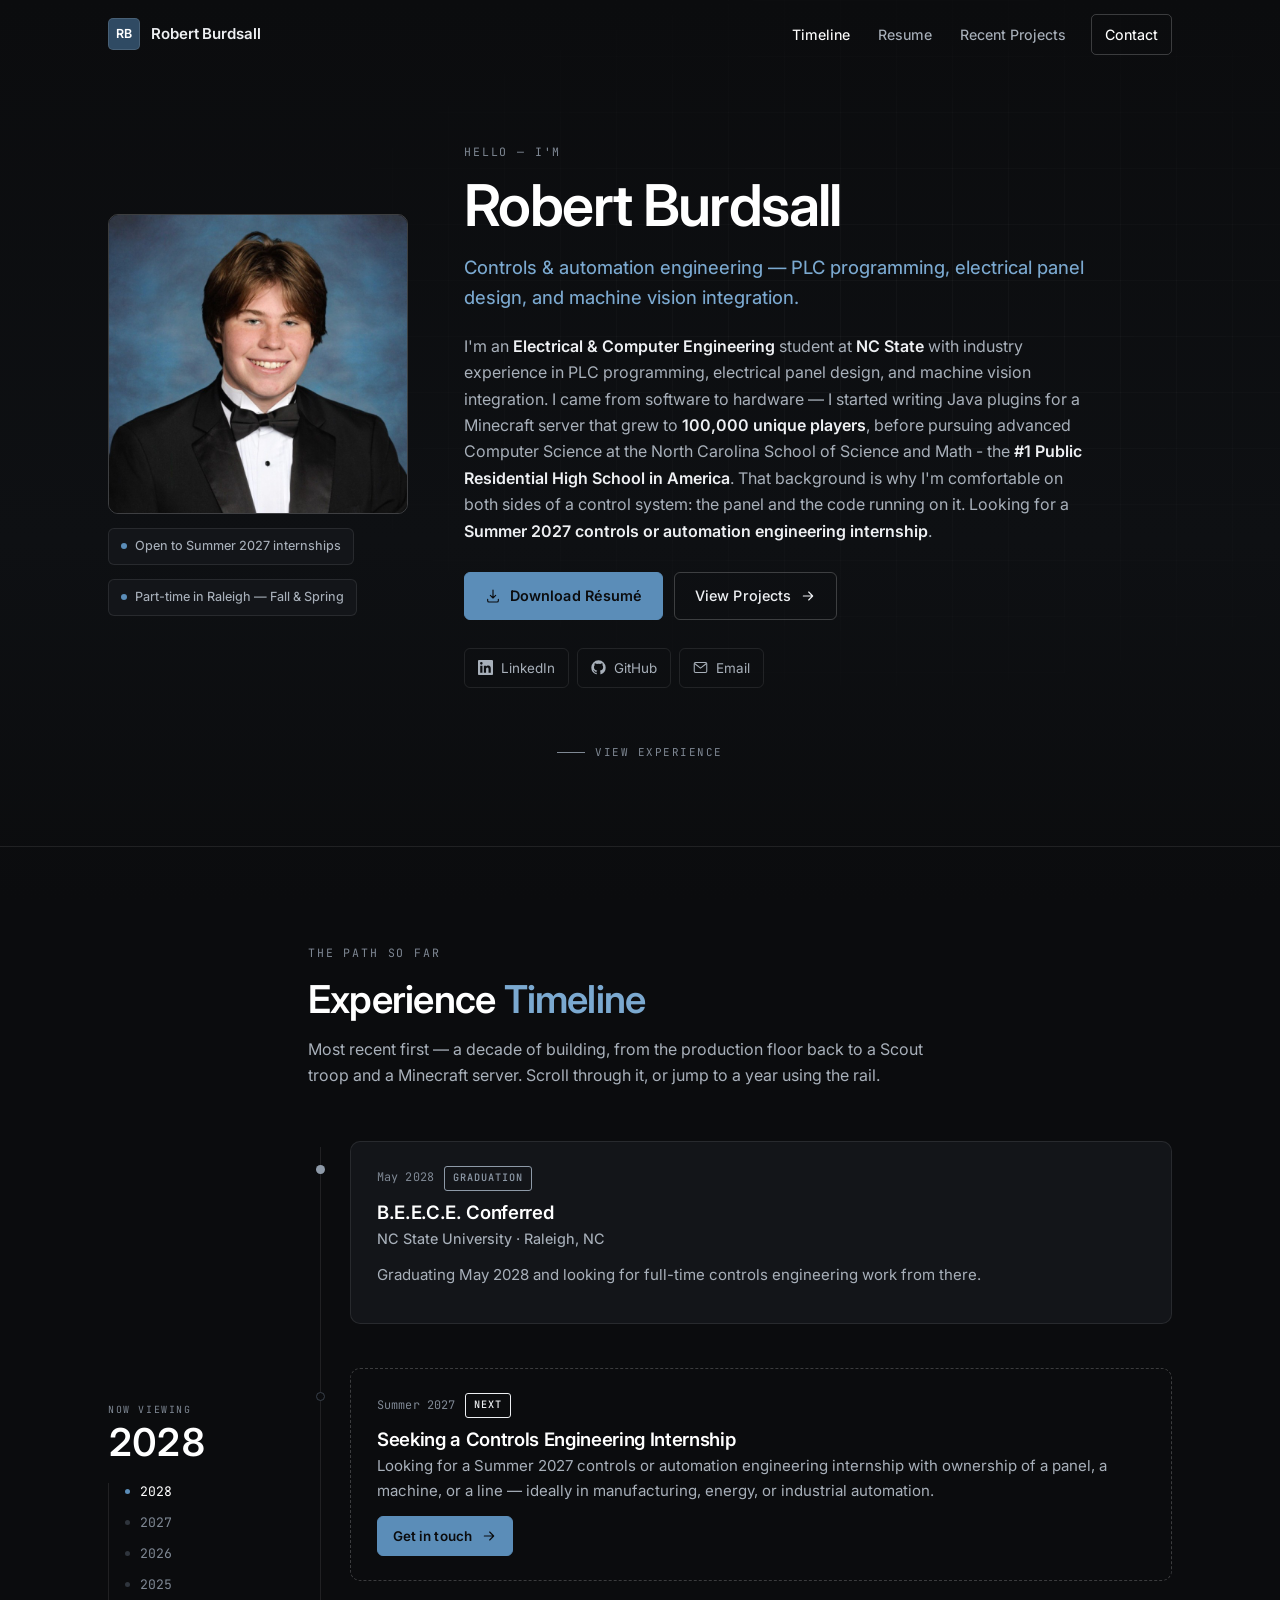
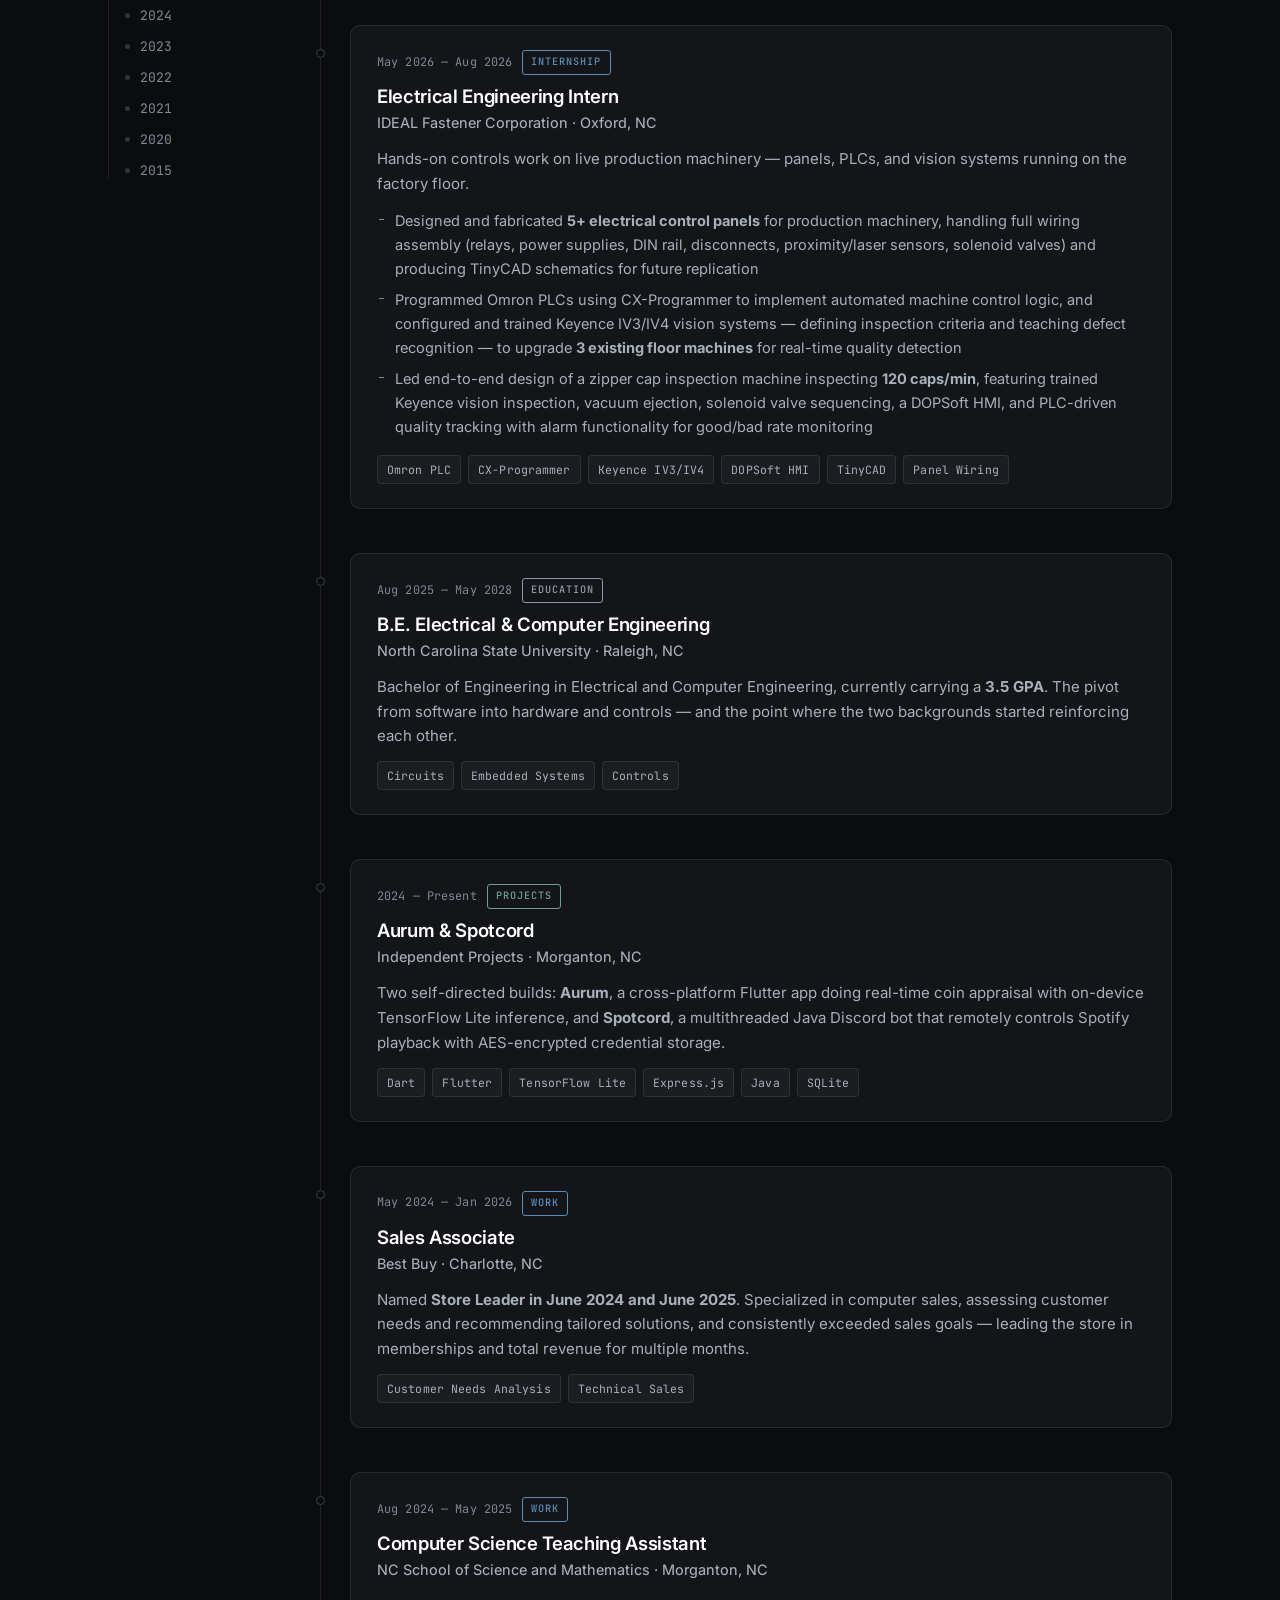
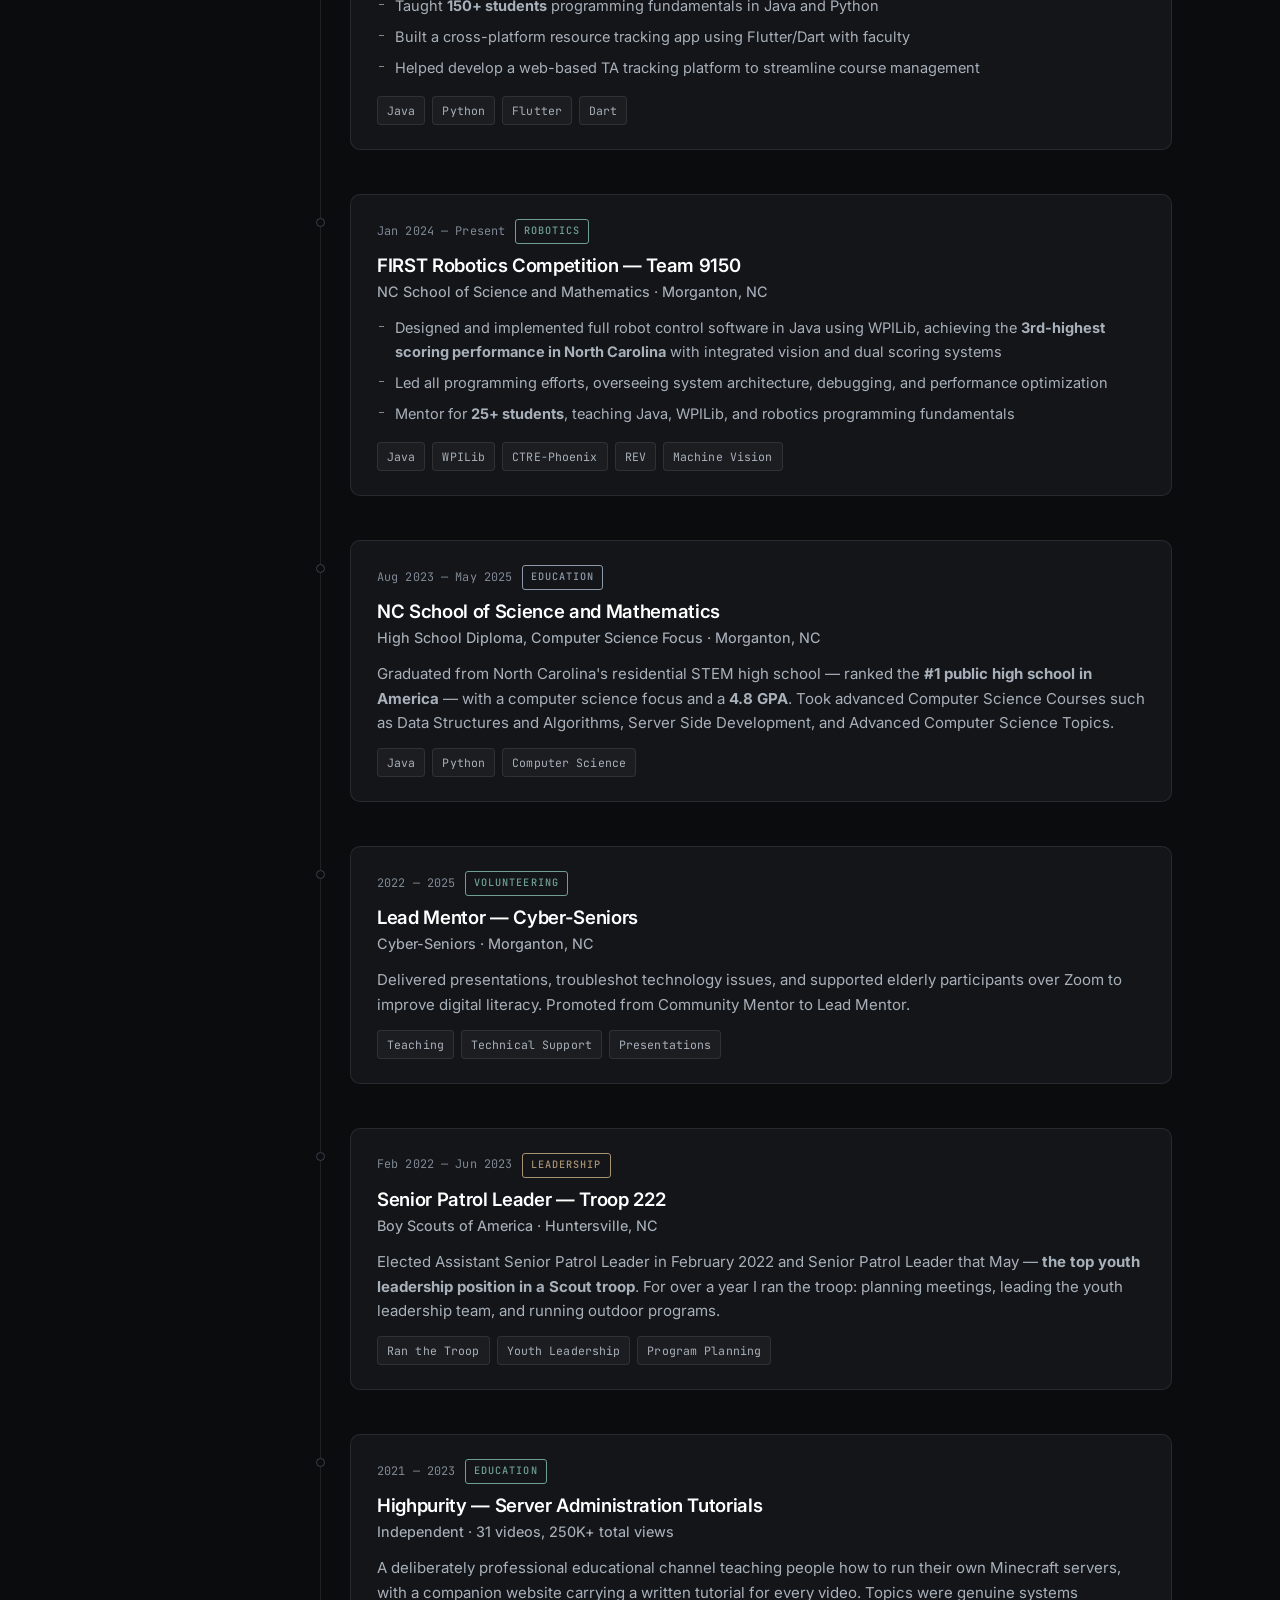
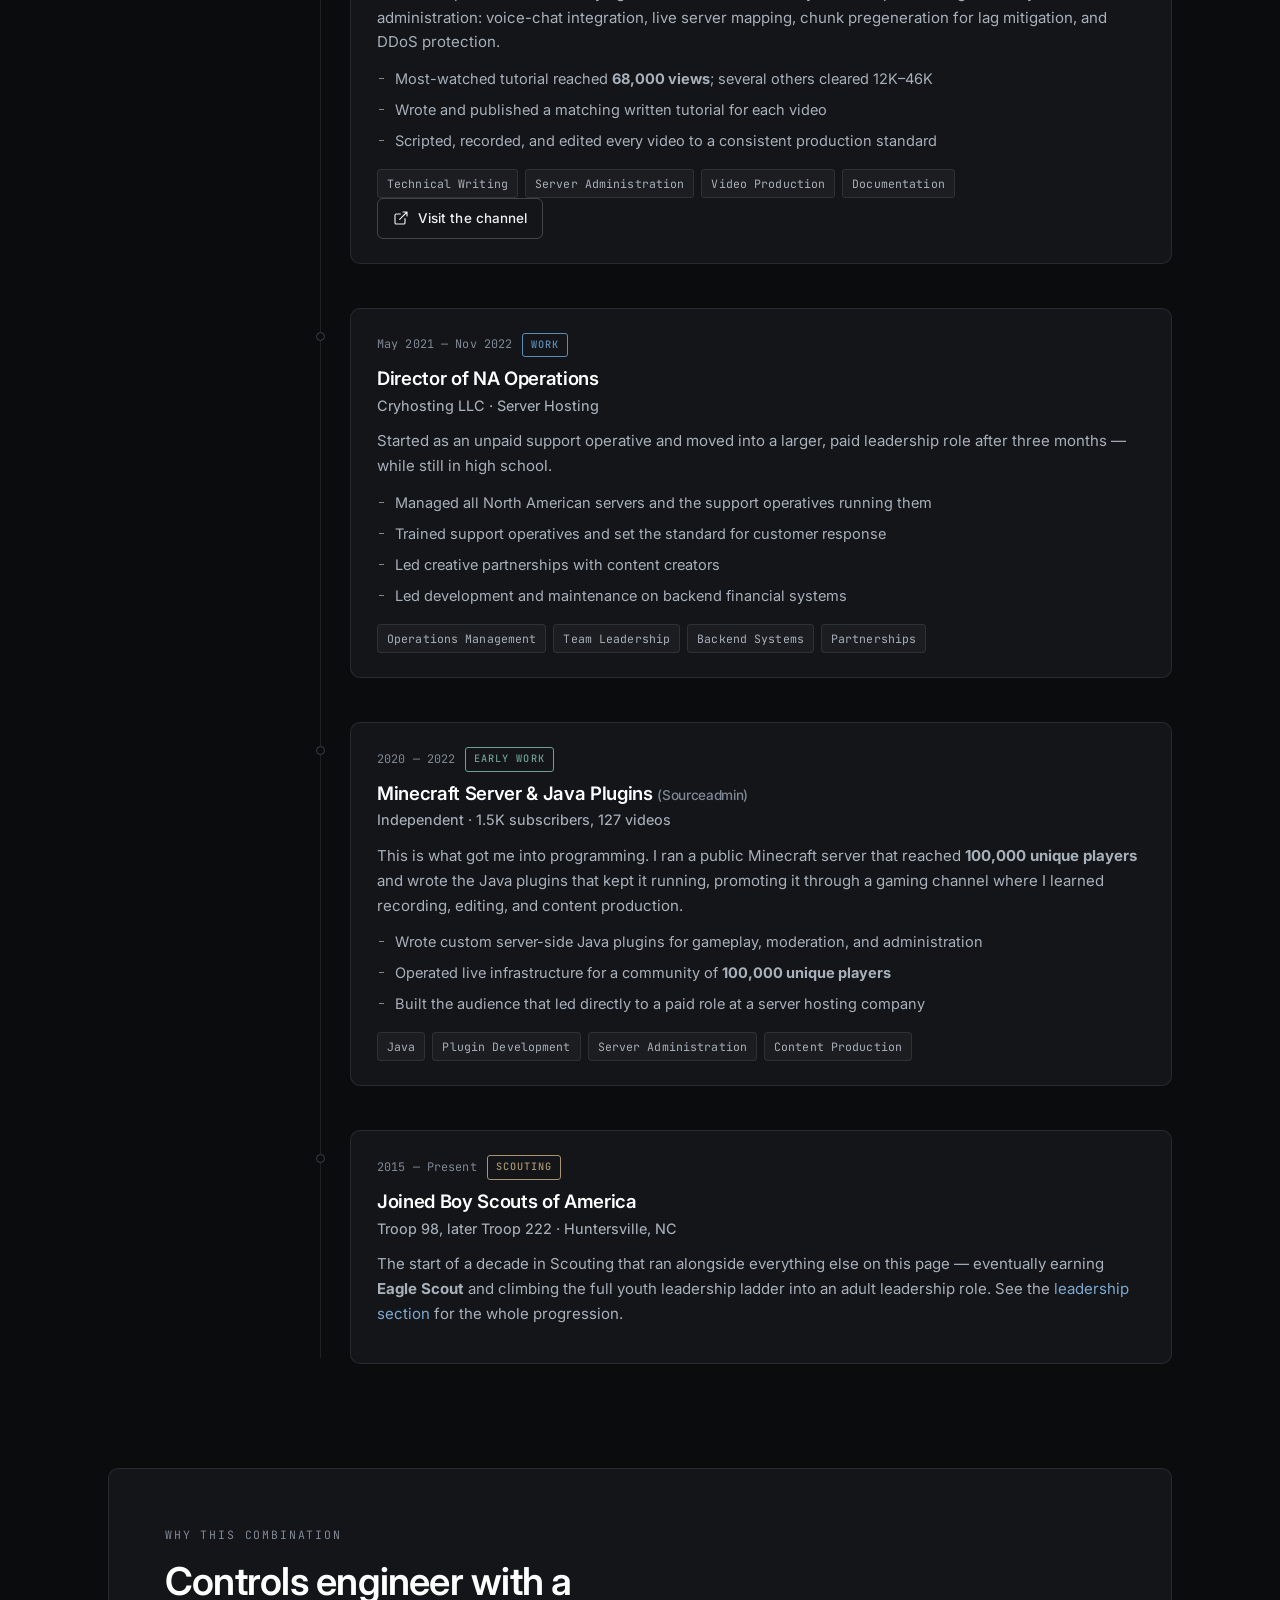
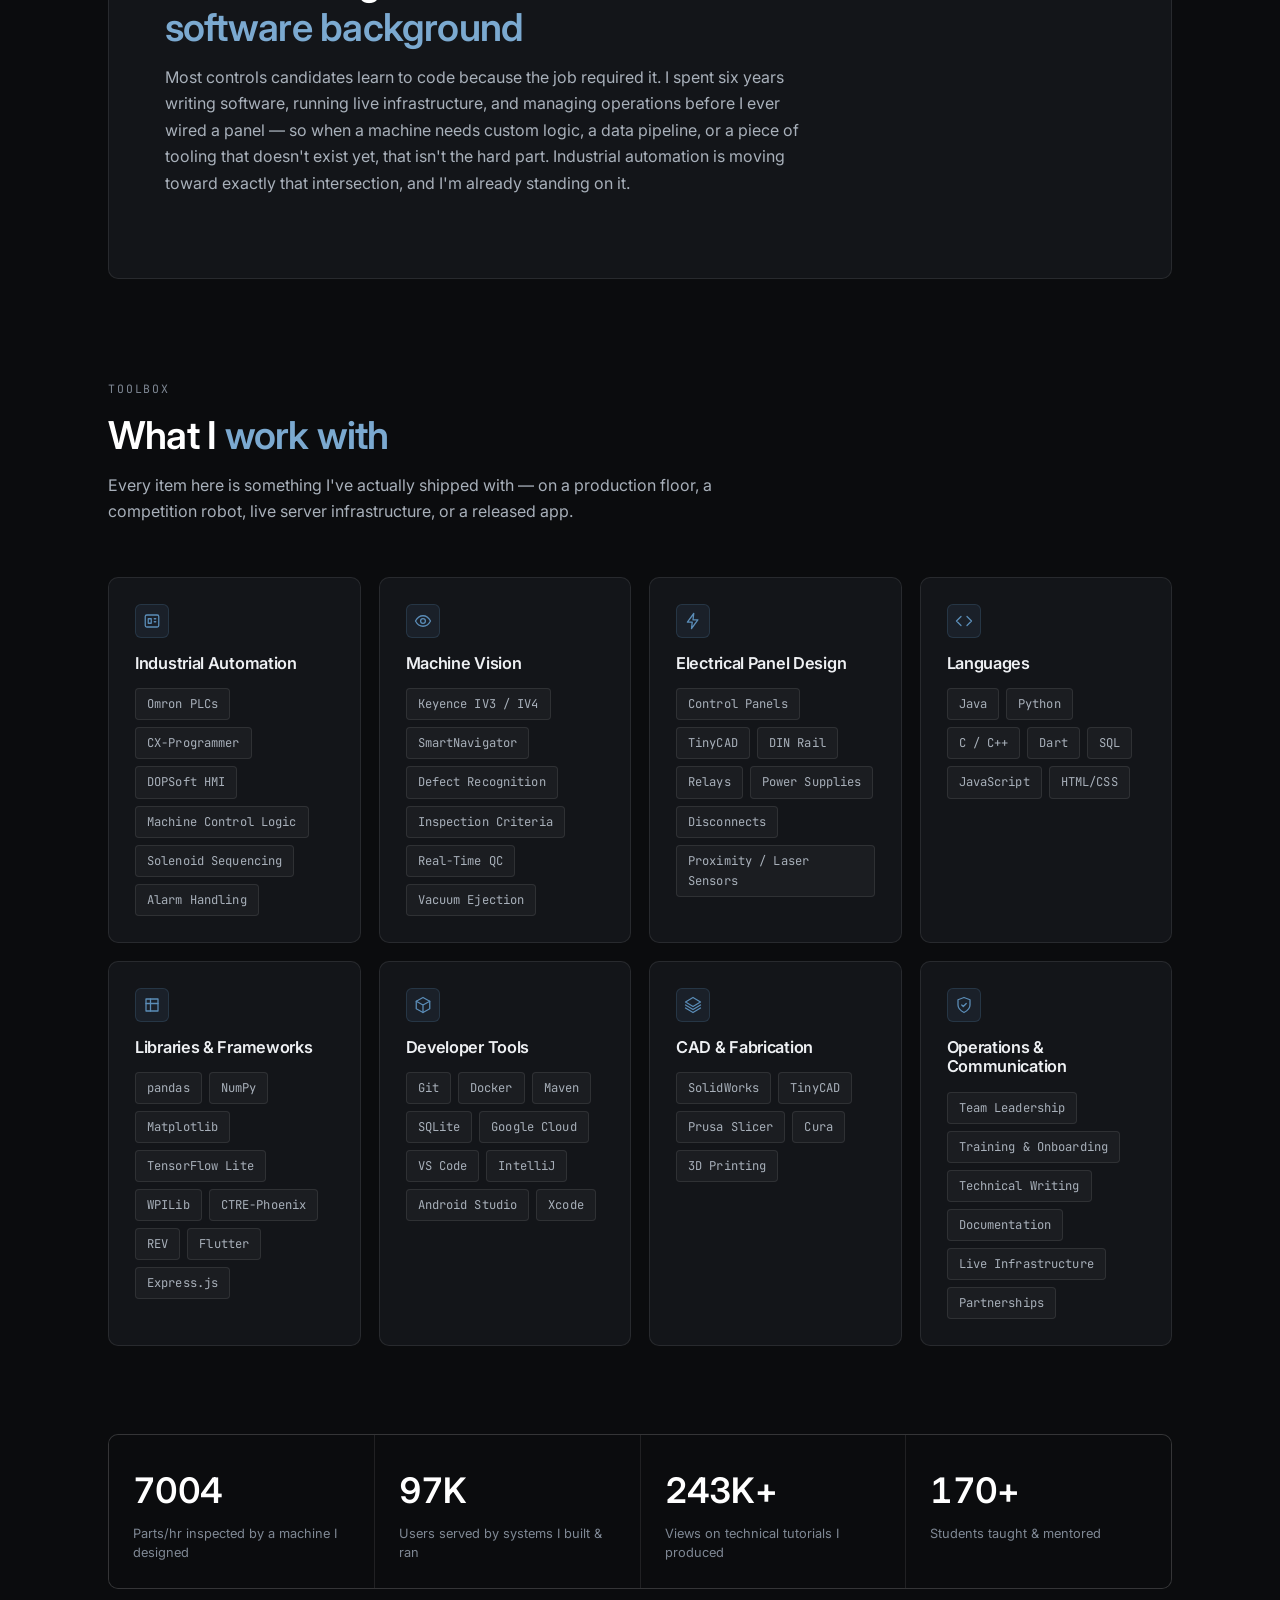
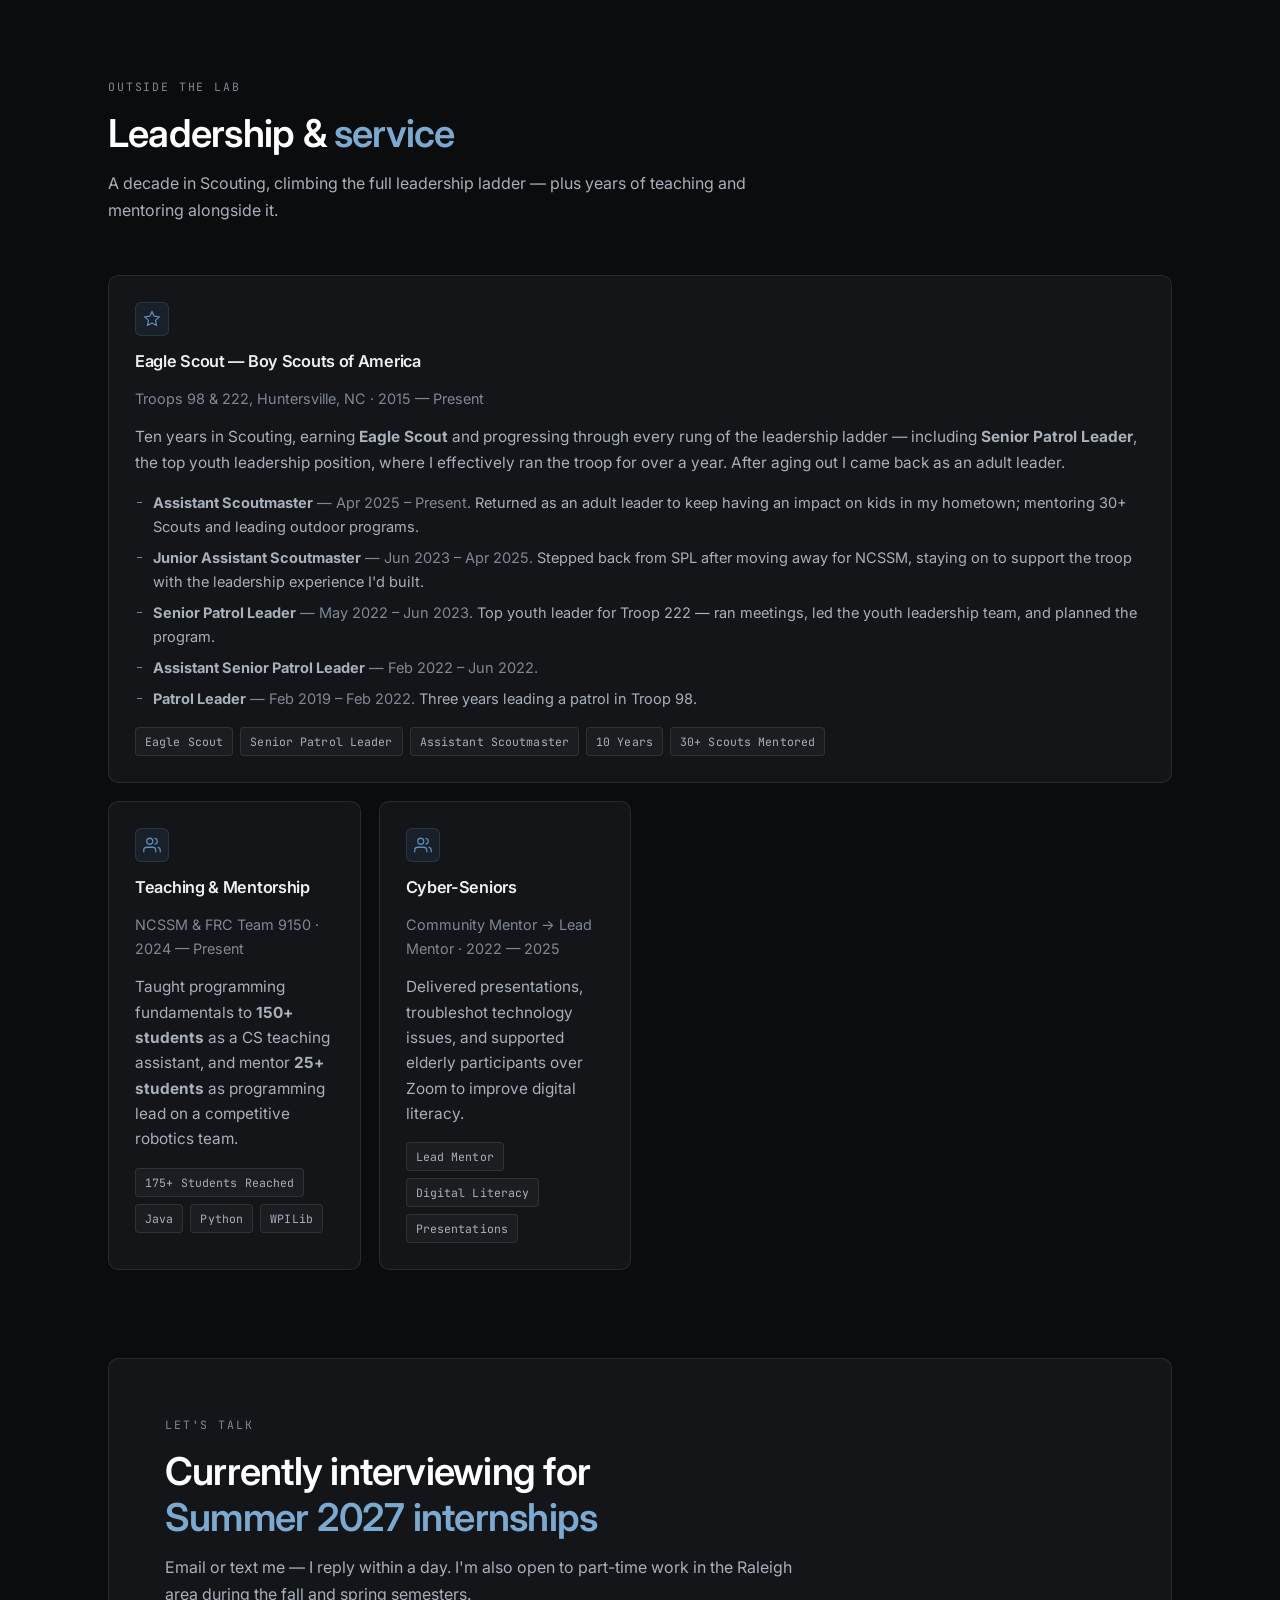
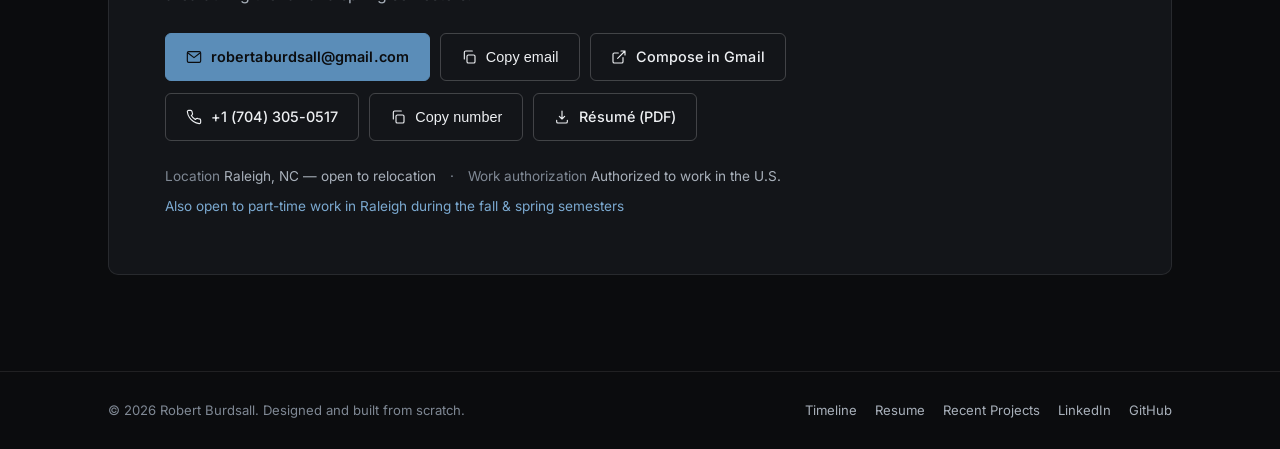
==== commit 0296dde9: "updated" ====
--- a/index.html
+++ b/index.html
@@ -19,13 +19,13 @@
 <meta property="og:image" content="assets/img/og-image.png" />
 <meta property="og:url" content="https://robertburdsall.github.io/" />
 <meta name="twitter:card" content="summary_large_image" />
-<meta name="theme-color" content="#060709" />
+<meta name="theme-color" content="#0b0c0e" />
 
 <link rel="icon" href="assets/img/favicon.svg" type="image/svg+xml" />
 <link rel="preconnect" href="https://fonts.googleapis.com" />
 <link rel="preconnect" href="https://fonts.gstatic.com" crossorigin />
 <link href="https://fonts.googleapis.com/css2?family=Inter:wght@300;400;500;600;700;800&family=JetBrains+Mono:wght@400;500&display=swap" rel="stylesheet" />
-<link rel="stylesheet" href="assets/css/style.css" />
+<link rel="stylesheet" href="assets/css/style.css?v=9" />
 <script>document.documentElement.classList.add("js");</script>
 </head>
 <body data-page="home">
@@ -39,14 +39,6 @@
 
   <div data-mount="hero"></div>
 
-  <!-- Scrolling scope trace. The path is 16 periods wide, the viewBox shows 8,
-       and it shifts exactly one period — so the loop is seamless. -->
-  <div class="wave" aria-hidden="true">
-    <svg viewBox="0 0 480 40" preserveAspectRatio="none">
-      <path d="M0,20 q15,-20 30,0 q15,20 30,0 q15,-20 30,0 q15,20 30,0 q15,-20 30,0 q15,20 30,0 q15,-20 30,0 q15,20 30,0 q15,-20 30,0 q15,20 30,0 q15,-20 30,0 q15,20 30,0 q15,-20 30,0 q15,20 30,0 q15,-20 30,0 q15,20 30,0 q15,-20 30,0 q15,20 30,0 q15,-20 30,0 q15,20 30,0 q15,-20 30,0 q15,20 30,0 q15,-20 30,0 q15,20 30,0 q15,-20 30,0 q15,20 30,0 q15,-20 30,0 q15,20 30,0 q15,-20 30,0 q15,20 30,0 q15,-20 30,0 q15,20 30,0" />
-    </svg>
-  </div>
-
   <section class="timeline" id="timeline">
     <div data-mount="timeline-head"></div>
     <div class="timeline__layout">
@@ -56,7 +48,8 @@
         <div class="rail__inner">
           <div class="rail__now">
             <span class="rail__now-label">Now viewing</span>
-            <span class="rail__now-year" data-rail-year>2015</span>
+            <!-- Placeholder only; main.js replaces this with the year in view. -->
+            <span class="rail__now-year" data-rail-year>2028</span>
           </div>
           <div class="rail__track">
             <div class="rail__line"><span class="rail__fill" data-rail-fill></span></div>
@@ -80,14 +73,14 @@
 <div data-mount="footer"></div>
 
 <noscript>
-  <p style="padding:24px;text-align:center;color:#b7bcc6;font-family:sans-serif">
+  <p style="padding:24px;text-align:center;color:#a8b0ba;font-family:sans-serif">
     This site uses JavaScript to assemble its content.
-    <a href="assets/resume.pdf" style="color:#ffd60a">Download the résumé PDF</a> instead.
+    <a href="assets/resume.pdf" style="color:#7ba9d0">Download the résumé PDF</a> instead.
   </p>
 </noscript>
 
-<script src="content.js"></script>
-<script src="assets/js/render.js"></script>
-<script src="assets/js/main.js"></script>
+<script src="content.js?v=9"></script>
+<script src="assets/js/render.js?v=9"></script>
+<script src="assets/js/main.js?v=9"></script>
 </body>
 </html>
--- a/assets/css/style.css
+++ b/assets/css/style.css
@@ -1,6 +1,12 @@
 /* =============================================================
    Robert Burdsall — Controls Engineering Portfolio
-   Theme: black / electric yellow / white
+   Theme: near-black / steel blue / white
+
+   Design intent: restraint. Color is used to organize information,
+   not to decorate. No glow, no gradient text, no ambient animation.
+   The only motion is a quiet fade-up on scroll and the year rail
+   tracking your position. Everything else is typography and space.
+
    Structure:
      1.  Tokens
      2.  Reset & base
@@ -8,7 +14,7 @@
      4.  Buttons, chips, tags, cards
      5.  Nav
      6.  Hero
-     7.  Timeline + year rail (the "bus bar")
+     7.  Timeline + year rail
      8.  Skills / facts / contact
      9.  Resume page
      10. Projects page
@@ -20,50 +26,50 @@
 
 /* ---------- 1. TOKENS ---------- */
 :root {
-  /* surfaces */
-  --bg:            #060709;
-  --bg-2:          #0a0b0f;
-  --surface:       #101218;
-  --surface-2:     #16191f;
-  --border:        rgba(255, 214, 10, 0.12);
-  --border-strong: rgba(255, 214, 10, 0.34);
-
-  /* electric yellows */
-  --volt:          #ffd60a;   /* primary — live conductor */
-  --volt-bright:   #fde047;
-  --volt-soft:     #fbbf24;
-  --amber:         #f59e0b;
-  --amber-deep:    #b45309;
+  /* surfaces — neutral, no color cast */
+  --bg:            #0b0c0e;
+  --bg-2:          #0e1013;
+  --surface:       #131519;
+  --surface-2:     #191c21;
+  --border:        rgba(255, 255, 255, 0.09);
+  --border-strong: rgba(255, 255, 255, 0.20);
+
+  /* accent — steel blue, used sparingly */
+  --accent:        #5b8db8;
+  --accent-bright: #7ba9d0;
+  --accent-dim:    #3f6e99;
+  --accent-deep:   #2f4a63;
 
   /* text */
-  --text:          #f0f1f4;
-  --text-2:        #b7bcc6;
-  --muted:         #7f8593;
-
-  /* timeline node colors — loosely follows wire-color convention */
-  --c-work:        #ffd60a;   /* live */
-  --c-education:   #f59e0b;   /* amber */
-  --c-project:     #a3e635;   /* ground */
-  --c-award:       #ffffff;   /* neutral */
-  --c-future:      #ffffff;
+  --text:          #eef0f3;
+  --text-2:        #a8b0ba;
+  /* #767e89 measured 4.45:1 on --surface, just under WCAG AA for body text.
+     This clears it on both surfaces. */
+  --muted:         #7f8894;
+
+  /* timeline categories — quiet, differentiated by hue not brightness */
+  --c-work:        #5b8db8;   /* steel blue  */
+  --c-education:   #8e9aa8;   /* slate       */
+  --c-project:     #6f9e94;   /* muted teal  */
+  --c-award:       #a89372;   /* warm bronze */
+  --c-future:      #eef0f3;   /* near-white  */
 
   /* type */
   --font: "Inter", -apple-system, BlinkMacSystemFont, "Segoe UI", Roboto, sans-serif;
   --mono: "JetBrains Mono", ui-monospace, SFMono-Regular, Menlo, monospace;
 
-  /* geometry */
-  --radius:    14px;
-  --radius-lg: 22px;
-  --container: 1180px;
-  --nav-h:     72px;
+  /* geometry — squarer corners read as more serious than pill shapes */
+  --radius:    6px;
+  --radius-lg: 10px;
+  --container: 1120px;
+  --nav-h:     70px;
 
   /* motion */
   --ease: cubic-bezier(0.22, 1, 0.36, 1);
   --ease-out: cubic-bezier(0.16, 1, 0.3, 1);
 
-  /* shadows */
-  --shadow:      0 18px 50px -20px rgba(0, 0, 0, 0.9);
-  --shadow-volt: 0 20px 60px -25px rgba(255, 214, 10, 0.5);
+  /* shadows — neutral depth only, never colored */
+  --shadow: 0 12px 32px -18px rgba(0, 0, 0, 0.9);
 }
 
 /* ---------- 2. RESET & BASE ---------- */
@@ -87,81 +93,58 @@
   overflow-x: hidden;
 }
 
-/* ambient energy field */
+/* Single flat backdrop. No ambient gradients or grids over the whole page —
+   the texture is confined to the hero (section 6). */
 body::before {
   content: "";
-  position: fixed;
-  inset: 0;
-  z-index: -2;
-  background:
-    radial-gradient(900px 600px at 82% -10%, rgba(255, 214, 10, 0.13), transparent 62%),
-    radial-gradient(700px 500px at 4% 18%, rgba(245, 158, 11, 0.09), transparent 62%),
-    linear-gradient(180deg, var(--bg) 0%, var(--bg-2) 55%, var(--bg) 100%);
-}
-
-/* circuit-trace overlay: fine grid + a few "traces" with via dots */
-body::after {
-  content: "";
-  position: fixed;
-  inset: 0;
-  z-index: -1;
-  pointer-events: none;
-  background-image:
-    /* via dots */
-    radial-gradient(circle, rgba(255, 214, 10, 0.16) 1.2px, transparent 1.6px),
-    /* fine trace grid */
-    linear-gradient(rgba(255, 214, 10, 0.045) 1px, transparent 1px),
-    linear-gradient(90deg, rgba(255, 214, 10, 0.045) 1px, transparent 1px);
-  background-size: 128px 128px, 64px 64px, 64px 64px;
-  mask-image: radial-gradient(ellipse 92% 62% at 50% 0%, #000 18%, transparent 76%);
-  -webkit-mask-image: radial-gradient(ellipse 92% 62% at 50% 0%, #000 18%, transparent 76%);
+  position: fixed; inset: 0; z-index: -2;
+  background: linear-gradient(180deg, var(--bg) 0%, var(--bg-2) 60%, var(--bg) 100%);
 }
 
 img { max-width: 100%; display: block; }
-a   { color: var(--volt); text-decoration: none; transition: color 0.2s var(--ease); }
-a:hover { color: var(--volt-bright); }
-
-h1, h2, h3, h4 { margin: 0; line-height: 1.15; letter-spacing: -0.025em; font-weight: 700; }
+a   { color: var(--accent-bright); text-decoration: none; transition: color 0.18s var(--ease); }
+a:hover { color: #fff; }
+
+h1, h2, h3, h4 { margin: 0; line-height: 1.2; letter-spacing: -0.018em; font-weight: 600; }
 p { margin: 0 0 1rem; }
 /* `ol` must be reset alongside `ul` — the year rail is an ordered list, and
    without this its <li>s keep display:list-item and render decimal markers. */
 ul, ol { margin: 0; padding: 0; list-style: none; }
 
-svg { width: 1em; height: 1em; fill: none; stroke: currentColor; stroke-width: 1.9; stroke-linecap: round; stroke-linejoin: round; }
-
-::selection { background: rgba(255, 214, 10, 0.32); color: #fff; }
+svg { width: 1em; height: 1em; fill: none; stroke: currentColor; stroke-width: 1.7; stroke-linecap: round; stroke-linejoin: round; }
+
+::selection { background: rgba(91, 141, 184, 0.35); color: #fff; }
 
 :focus-visible {
-  outline: 2px solid var(--volt);
+  outline: 2px solid var(--accent-bright);
   outline-offset: 3px;
-  border-radius: 6px;
-}
-
-::-webkit-scrollbar { width: 11px; }
+  border-radius: 3px;
+}
+
+::-webkit-scrollbar { width: 10px; }
 ::-webkit-scrollbar-track { background: var(--bg); }
 ::-webkit-scrollbar-thumb {
-  background: linear-gradient(var(--volt), var(--amber-deep));
+  background: #2a2f36;
   border-radius: 99px;
   border: 3px solid var(--bg);
 }
-::-webkit-scrollbar-thumb:hover { background: var(--volt); }
+::-webkit-scrollbar-thumb:hover { background: #3a414a; }
 
 .skip-link {
   position: absolute; left: -9999px; top: 0; z-index: 999;
-  background: var(--volt); color: #000; font-weight: 600;
-  padding: 12px 20px; border-radius: 0 0 10px 0;
+  background: var(--accent); color: #fff; font-weight: 600;
+  padding: 12px 20px; border-radius: 0 0 6px 0;
 }
 .skip-link:focus { left: 0; }
 
-/* scroll progress — reads as a charging bus */
+/* Reading-position indicator. 1px, no glow. */
 .scroll-progress {
-  position: fixed; top: 0; left: 0; right: 0; height: 2px; z-index: 200;
+  position: fixed; top: 0; left: 0; right: 0; height: 1px; z-index: 200;
   background: transparent; pointer-events: none;
 }
 .scroll-progress span {
   display: block; height: 100%; width: 0%;
-  background: linear-gradient(90deg, var(--amber-deep), var(--volt), #fff);
-  box-shadow: 0 0 14px rgba(255, 214, 10, 0.85);
+  background: var(--accent);
   transition: width 0.08s linear;
 }
 
@@ -170,412 +153,275 @@
   width: 100%;
   max-width: var(--container);
   margin-inline: auto;
-  padding-inline: 24px;
-}
-
-.section-head { max-width: 760px; margin-bottom: 56px; }
+  padding-inline: 28px;
+}
+
+.section-head { max-width: 720px; margin-bottom: 52px; }
 
 .eyebrow {
-  display: inline-flex; align-items: center; gap: 8px;
-  font-family: var(--mono); font-size: 0.75rem; letter-spacing: 0.18em;
-  text-transform: uppercase; color: var(--volt); margin-bottom: 14px;
-}
-.eyebrow::before {
-  content: ""; width: 26px; height: 1px;
-  background: linear-gradient(90deg, transparent, var(--volt));
-}
-
-.section-title { font-size: clamp(2rem, 4.4vw, 3.1rem); font-weight: 800; margin-bottom: 16px; }
-.section-sub   { color: var(--text-2); font-size: 1.05rem; max-width: 62ch; }
-
-/* The sweep runs `alternate`, not `infinite` on its own: a one-way sweep has to
-   snap back to the start position each cycle, which reads as a hard flicker
-   every few seconds. Alternating reverses direction instead, and ease-in-out
-   decelerates into each turn — so it sweeps back and forth indefinitely with no
-   seam, however long someone watches it. */
-.grad {
-  background: linear-gradient(100deg, var(--amber) 0%, var(--volt) 35%, #fff 70%, var(--volt-soft) 100%);
-  background-size: 250% auto;
-  -webkit-background-clip: text; background-clip: text;
-  -webkit-text-fill-color: transparent; color: transparent;
-  animation: gradShift 11s ease-in-out infinite alternate;
-}
-@keyframes gradShift {
-  from { background-position: 0% center; }
-  to   { background-position: 250% center; }
-}
+  display: block;
+  font-family: var(--mono); font-size: 0.72rem; letter-spacing: 0.16em;
+  text-transform: uppercase; color: var(--muted); margin-bottom: 14px;
+}
+
+.section-title {
+  font-size: clamp(1.75rem, 3.2vw, 2.4rem);
+  font-weight: 600; letter-spacing: -0.02em; margin-bottom: 14px;
+  color: #fff;
+}
+.section-sub { color: var(--text-2); font-size: 1rem; max-width: 64ch; }
+
+/* Was an animated gradient sweep. Now a flat accent tint — it still separates
+   the emphasized word from the rest of the heading, without the motion. */
+.grad { color: var(--accent-bright); }
 
 .muted { color: var(--muted); }
 .sep   { color: var(--muted); margin-inline: 8px; }
 
-/* Oscilloscope-style divider — a scrolling trace.
-   The path is drawn 16 periods wide inside a viewBox only 8 periods wide, and
-   shifts by exactly ONE period (60 user units) per cycle. Because the waveform
-   is exactly periodic, the frame after the shift is pixel-identical to the
-   frame before it, so the restart is invisible and it scrolls forever with no
-   seam. Never animate this by a non-integer number of periods. */
-.wave {
-  display: block; width: 100%; height: 46px;
-  color: rgba(255, 214, 10, 0.30);
-  overflow: hidden;
-}
-.wave svg { width: 100%; height: 100%; display: block; }
-.wave path {
-  fill: none;
-  stroke: currentColor;
-  stroke-width: 1.6;
-  stroke-linecap: round;
-  animation: waveScroll 4s linear infinite;
-}
-@keyframes waveScroll {
-  from { transform: translateX(0); }
-  to   { transform: translateX(-60px); }
-}
-
 /* ---------- 4. BUTTONS / CHIPS / TAGS / CARDS ---------- */
 .btn {
-  --btn-bg: transparent;
   position: relative;
-  display: inline-flex; align-items: center; gap: 10px;
-  padding: 13px 24px;
-  border-radius: 999px;
-  font-size: 0.94rem; font-weight: 600; letter-spacing: 0.01em;
+  display: inline-flex; align-items: center; gap: 9px;
+  padding: 11px 20px;
+  border-radius: var(--radius);
+  font-size: 0.9rem; font-weight: 500; letter-spacing: 0.005em;
   border: 1px solid var(--border-strong);
-  background: var(--btn-bg);
+  background: transparent;
   color: var(--text);
   cursor: pointer;
-  overflow: hidden;
-  transition: transform 0.3s var(--ease), box-shadow 0.3s var(--ease),
-              border-color 0.3s var(--ease), color 0.3s var(--ease);
-}
-.btn svg { width: 17px; height: 17px; flex: none; }
-.btn:hover { transform: translateY(-2px); }
+  transition: background 0.18s var(--ease), border-color 0.18s var(--ease), color 0.18s var(--ease);
+  max-width: 100%; overflow-wrap: anywhere;
+}
+.btn svg { width: 16px; height: 16px; flex: none; }
 
 .btn--primary {
-  --btn-bg: linear-gradient(120deg, var(--amber) 0%, var(--volt) 55%, var(--volt-bright) 130%);
-  border-color: transparent;
-  color: #14100a;
-  box-shadow: var(--shadow-volt);
-}
-.btn--primary::after {
-  content: ""; position: absolute; inset: 0;
-  background: linear-gradient(120deg, transparent 20%, rgba(255,255,255,0.55) 50%, transparent 80%);
-  transform: translateX(-120%);
-  transition: transform 0.75s var(--ease);
-}
-.btn--primary:hover::after { transform: translateX(120%); }
-.btn--primary:hover { box-shadow: 0 24px 70px -22px rgba(255, 214, 10, 0.85); color: #14100a; }
-
-.btn--ghost { background: rgba(255, 214, 10, 0.04); }
-.btn--ghost:hover {
-  border-color: var(--volt);
-  background: rgba(255, 214, 10, 0.12);
-  color: #fff;
-}
-.btn--sm { padding: 10px 18px; font-size: 0.86rem; }
+  background: var(--accent);
+  border-color: var(--accent);
+  color: #0b0c0e;
+  font-weight: 600;
+}
+.btn--primary:hover { background: var(--accent-bright); border-color: var(--accent-bright); color: #0b0c0e; }
+
+.btn--ghost:hover { background: rgba(255, 255, 255, 0.05); border-color: var(--text-2); color: #fff; }
+.btn--sm { padding: 8px 15px; font-size: 0.84rem; }
 
 /* chips */
-.chips { display: flex; flex-wrap: wrap; gap: 8px; }
+.chips { display: flex; flex-wrap: wrap; gap: 7px; }
 .chips li {
-  font-family: var(--mono); font-size: 0.74rem; letter-spacing: 0.02em;
-  padding: 5px 11px; border-radius: 7px;
+  font-family: var(--mono); font-size: 0.72rem; letter-spacing: 0.01em;
+  padding: 4px 9px; border-radius: 4px;
   color: var(--text-2);
-  background: rgba(255, 214, 10, 0.05);
-  border: 1px solid var(--border);
-  transition: all 0.25s var(--ease);
-}
-.chips li:hover {
-  color: #fff;
-  border-color: var(--volt);
-  background: rgba(255, 214, 10, 0.15);
-  transform: translateY(-2px);
-}
-.chips--lg li { font-size: 0.8rem; padding: 7px 13px; }
+  background: rgba(255, 255, 255, 0.035);
+  border: 1px solid var(--border);
+}
+.chips--lg li { font-size: 0.76rem; padding: 5px 11px; }
 
 /* tags */
 .tag {
-  font-family: var(--mono); font-size: 0.68rem; font-weight: 500;
-  letter-spacing: 0.11em; text-transform: uppercase;
-  padding: 4px 10px; border-radius: 6px; white-space: nowrap;
+  font-family: var(--mono); font-size: 0.64rem; font-weight: 500;
+  letter-spacing: 0.1em; text-transform: uppercase;
+  padding: 3px 8px; border-radius: 3px; white-space: nowrap;
   border: 1px solid currentColor;
 }
-.tag--work      { color: var(--c-work);      background: rgba(255, 214, 10, 0.10); }
-.tag--education { color: var(--c-education); background: rgba(245, 158, 11, 0.10); }
-.tag--project   { color: var(--c-project);   background: rgba(163, 230, 53, 0.10); }
-.tag--award     { color: var(--c-award);     background: rgba(255, 255, 255, 0.08); }
-.tag--future    { color: #fff;               background: rgba(255, 255, 255, 0.08); }
+.tag--work      { color: var(--c-work); }
+.tag--education { color: var(--c-education); }
+.tag--project   { color: var(--c-project); }
+.tag--award     { color: var(--c-award); }
+.tag--future    { color: var(--c-future); }
 
 /* cards */
 .card {
   position: relative;
-  padding: 28px;
+  padding: 26px;
   border-radius: var(--radius-lg);
-  background: linear-gradient(160deg, var(--surface) 0%, rgba(10, 11, 15, 0.7) 100%);
-  border: 1px solid var(--border);
-  box-shadow: var(--shadow);
-  transition: transform 0.4s var(--ease), border-color 0.4s var(--ease), box-shadow 0.4s var(--ease);
-  overflow: hidden;
-}
-.card:hover {
-  transform: translateY(-5px);
-  border-color: var(--border-strong);
-  box-shadow: var(--shadow), 0 0 0 1px rgba(255, 214, 10, 0.16);
-}
-.card h3 { font-size: 1.14rem; margin-bottom: 16px; }
-
-/* cursor spotlight — driven by --mx/--my set in main.js */
-.card--spot::before,
-[data-spotlight]::before {
-  content: "";
-  position: absolute; inset: 0;
-  background: radial-gradient(420px circle at var(--mx, 50%) var(--my, 50%),
-              rgba(255, 214, 10, 0.12), transparent 42%);
-  opacity: 0;
-  transition: opacity 0.4s var(--ease);
-  pointer-events: none;
-}
-.card--spot:hover::before,
-[data-spotlight]:hover::before { opacity: 1; }
+  background: var(--surface);
+  border: 1px solid var(--border);
+  transition: border-color 0.2s var(--ease);
+}
+.card:hover { border-color: var(--border-strong); }
+.card h3 { font-size: 1.02rem; font-weight: 600; margin-bottom: 15px; }
 
 .card__icon {
-  width: 42px; height: 42px; display: grid; place-items: center;
-  border-radius: 11px; margin-bottom: 18px;
-  color: var(--volt);
-  background: rgba(255, 214, 10, 0.10);
-  border: 1px solid rgba(255, 214, 10, 0.24);
-}
-.card__icon svg { width: 21px; height: 21px; }
+  width: 34px; height: 34px; display: grid; place-items: center;
+  border-radius: 6px; margin-bottom: 16px;
+  color: var(--accent);
+  background: rgba(91, 141, 184, 0.1);
+  border: 1px solid rgba(91, 141, 184, 0.2);
+}
+.card__icon svg { width: 18px; height: 18px; }
 
 /* ---------- 5. NAV ---------- */
 .nav {
   position: fixed; top: 0; left: 0; right: 0; z-index: 150;
   height: var(--nav-h);
   display: flex; align-items: center;
-  transition: height 0.35s var(--ease), background 0.35s var(--ease),
-              border-color 0.35s var(--ease), backdrop-filter 0.35s var(--ease);
+  transition: background 0.25s var(--ease), border-color 0.25s var(--ease);
   border-bottom: 1px solid transparent;
 }
 .nav.is-stuck {
-  height: 62px;
-  background: rgba(6, 7, 9, 0.84);
-  backdrop-filter: blur(16px) saturate(150%);
-  -webkit-backdrop-filter: blur(16px) saturate(150%);
+  background: rgba(11, 12, 14, 0.92);
+  backdrop-filter: blur(12px);
+  -webkit-backdrop-filter: blur(12px);
   border-bottom-color: var(--border);
 }
 .nav__inner {
   width: 100%; max-width: var(--container); margin-inline: auto;
-  padding-inline: 24px;
+  padding-inline: 28px;
   display: flex; align-items: center; justify-content: space-between; gap: 24px;
 }
-.nav__brand { display: flex; align-items: center; gap: 12px; color: var(--text); font-weight: 700; }
+.nav__brand { display: flex; align-items: center; gap: 11px; color: var(--text); font-weight: 600; }
 .nav__brand:hover { color: #fff; }
 .nav__mark {
   display: grid; place-items: center;
-  width: 36px; height: 36px; border-radius: 10px;
-  color: #14100a;
-  background: linear-gradient(135deg, var(--amber), var(--volt));
-  box-shadow: 0 6px 20px -8px rgba(255, 214, 10, 0.95);
-  transition: transform 0.4s var(--ease);
-}
-.nav__mark svg { width: 19px; height: 19px; fill: currentColor; stroke: none; }
-.nav__brand:hover .nav__mark { transform: rotate(-8deg) scale(1.06); }
-.nav__name { font-size: 0.98rem; letter-spacing: -0.01em; }
-
-.nav__links { display: flex; align-items: center; gap: 6px; }
+  width: 32px; height: 32px; border-radius: 5px;
+  font-family: var(--font); font-size: 0.78rem; font-weight: 600; letter-spacing: 0.02em;
+  color: #fff;
+  background: var(--accent-deep);
+  border: 1px solid rgba(255, 255, 255, 0.12);
+}
+.nav__name { font-size: 0.94rem; letter-spacing: -0.005em; }
+
+.nav__links { display: flex; align-items: center; gap: 2px; }
 .nav__links a {
   position: relative;
-  padding: 9px 15px; border-radius: 9px;
-  font-size: 0.92rem; font-weight: 500; color: var(--text-2);
-  transition: color 0.25s var(--ease), background 0.25s var(--ease);
-}
-.nav__links a:hover { color: #fff; background: rgba(255, 214, 10, 0.07); }
-.nav__links a::after {
-  content: ""; position: absolute; left: 15px; right: 15px; bottom: 4px; height: 1.5px;
-  background: linear-gradient(90deg, var(--amber), var(--volt));
-  transform: scaleX(0); transform-origin: left;
-  transition: transform 0.35s var(--ease);
-}
-.nav__links a:hover::after,
-.nav__links a.is-active::after { transform: scaleX(1); }
+  padding: 8px 13px; border-radius: 5px;
+  font-size: 0.89rem; font-weight: 450; color: var(--text-2);
+  transition: color 0.18s var(--ease), background 0.18s var(--ease);
+}
+.nav__links a:hover { color: #fff; background: rgba(255, 255, 255, 0.05); }
 .nav__links a.is-active { color: #fff; }
 
 .nav__cta {
-  margin-left: 8px;
+  margin-left: 10px;
   border: 1px solid var(--border-strong);
-  background: rgba(255, 214, 10, 0.10);
   color: #fff !important;
 }
-.nav__cta::after { display: none; }
-.nav__cta:hover { border-color: var(--volt); background: rgba(255, 214, 10, 0.22) !important; }
+.nav__cta:hover { border-color: var(--text-2); }
 
 .nav__toggle {
   display: none;
-  width: 42px; height: 42px; border-radius: 10px;
-  background: rgba(255, 214, 10, 0.06); border: 1px solid var(--border);
+  width: 40px; height: 40px; border-radius: 5px;
+  background: transparent; border: 1px solid var(--border);
   cursor: pointer; padding: 0;
   flex-direction: column; align-items: center; justify-content: center; gap: 5px;
 }
 .nav__toggle span {
-  display: block; width: 18px; height: 1.8px; border-radius: 2px; background: var(--text);
-  transition: transform 0.3s var(--ease), opacity 0.2s var(--ease);
-}
-.nav__toggle[aria-expanded="true"] span:nth-child(1) { transform: translateY(6.8px) rotate(45deg); }
+  display: block; width: 17px; height: 1.5px; border-radius: 2px; background: var(--text);
+  transition: transform 0.25s var(--ease), opacity 0.15s var(--ease);
+}
+.nav__toggle[aria-expanded="true"] span:nth-child(1) { transform: translateY(6.5px) rotate(45deg); }
 .nav__toggle[aria-expanded="true"] span:nth-child(2) { opacity: 0; }
-.nav__toggle[aria-expanded="true"] span:nth-child(3) { transform: translateY(-6.8px) rotate(-45deg); }
+.nav__toggle[aria-expanded="true"] span:nth-child(3) { transform: translateY(-6.5px) rotate(-45deg); }
 
 /* ---------- 6. HERO ---------- */
 .hero {
   position: relative;
-  min-height: 100svh;
+  min-height: min(88svh, 780px);
   display: flex; flex-direction: column; justify-content: center;
-  padding: calc(var(--nav-h) + 60px) 0 110px;
+  padding: calc(var(--nav-h) + 72px) 0 84px;
   overflow: hidden;
-}
-.hero__canvas { position: absolute; inset: 0; width: 100%; height: 100%; opacity: 0.62; }
-.hero__glow {
-  position: absolute; top: -10%; right: -5%;
-  width: 620px; height: 620px; border-radius: 50%;
-  background: radial-gradient(circle, rgba(255, 214, 10, 0.18), transparent 66%);
-  filter: blur(40px);
-  animation: float 14s ease-in-out infinite;
-  pointer-events: none;
-}
-@keyframes float {
-  0%, 100% { transform: translate(0, 0) scale(1); }
-  50%      { transform: translate(-40px, 40px) scale(1.08); }
+  border-bottom: 1px solid var(--border);
+}
+
+/* Static engineering-drawing grid. No animation — it's texture, not motion.
+   Faded out toward the edges so it never competes with the text. */
+.hero__grid {
+  position: absolute; inset: 0; pointer-events: none;
+  background-image:
+    linear-gradient(rgba(255, 255, 255, 0.028) 1px, transparent 1px),
+    linear-gradient(90deg, rgba(255, 255, 255, 0.028) 1px, transparent 1px);
+  background-size: 56px 56px;
+  mask-image: radial-gradient(ellipse 80% 70% at 70% 40%, #000 10%, transparent 72%);
+  -webkit-mask-image: radial-gradient(ellipse 80% 70% at 70% 40%, #000 10%, transparent 72%);
 }
 
 .hero__inner {
   position: relative; z-index: 2;
-  display: grid; grid-template-columns: minmax(280px, 380px) 1fr;
-  gap: 64px; align-items: center;
+  display: grid; grid-template-columns: minmax(240px, 300px) 1fr;
+  gap: 56px; align-items: center;
 }
 .hero__inner > * { min-width: 0; }
 
 .portrait {
   position: relative;
-  width: 100%; max-width: 360px; aspect-ratio: 1;
-  border-radius: 28px;
-  padding: 6px;
-  background: linear-gradient(140deg, rgba(255,214,10,0.75), rgba(245,158,11,0.2) 45%, rgba(255,255,255,0.35));
+  width: 100%; max-width: 300px; aspect-ratio: 1;
+  border-radius: var(--radius-lg);
+  overflow: hidden;
+  border: 1px solid var(--border-strong);
 }
 .portrait img {
   width: 100%; height: 100%; object-fit: cover;
-  border-radius: 23px;
   background: var(--surface);
-  filter: grayscale(0.25) contrast(1.05);
-  transition: filter 0.6s var(--ease), transform 0.6s var(--ease);
-}
-.portrait:hover img { filter: grayscale(0) contrast(1.06); transform: scale(1.015); }
-.portrait__ring {
-  position: absolute; inset: -18px;
-  border-radius: 40px;
-  border: 1px solid rgba(255, 214, 10, 0.22);
-  animation: pulseRing 4.5s ease-in-out infinite;
-  pointer-events: none;
-}
-@keyframes pulseRing {
-  0%, 100% { transform: scale(1);    opacity: 0.6; }
-  50%      { transform: scale(1.03); opacity: 0.2; }
 }
 
 .portrait__badge {
-  display: inline-flex; align-items: center; gap: 9px;
-  margin-top: 22px; padding: 9px 16px;
-  border-radius: 999px;
-  font-size: 0.83rem; font-weight: 500; color: var(--text);
-  background: rgba(16, 18, 24, 0.88);
-  border: 1px solid var(--border-strong);
-  backdrop-filter: blur(8px);
+  display: flex; width: fit-content;
+  align-items: center; gap: 8px;
+  margin-top: 14px; padding: 7px 12px;
+  border-radius: var(--radius);
+  font-size: 0.79rem; font-weight: 450; color: var(--text-2);
+  background: var(--surface);
+  border: 1px solid var(--border);
 }
 .portrait__badge .dot {
-  width: 8px; height: 8px; border-radius: 50%; background: var(--volt); flex: none;
-  animation: ping 2.2s ease-out infinite;
-}
-@keyframes ping {
-  0%   { box-shadow: 0 0 0 0 rgba(255, 214, 10, 0.7); }
-  70%  { box-shadow: 0 0 0 9px rgba(255, 214, 10, 0); }
-  100% { box-shadow: 0 0 0 0 rgba(255, 214, 10, 0); }
+  width: 6px; height: 6px; border-radius: 50%; background: var(--accent); flex: none;
 }
 
 .hero__eyebrow {
-  font-family: var(--mono); font-size: 0.85rem; color: var(--volt);
-  letter-spacing: 0.14em; text-transform: uppercase; margin-bottom: 10px;
+  font-family: var(--mono); font-size: 0.72rem; color: var(--muted);
+  letter-spacing: 0.16em; text-transform: uppercase; margin-bottom: 14px;
 }
 .hero__title {
-  font-size: clamp(2.8rem, 7vw, 5.2rem);
-  font-weight: 800; letter-spacing: -0.04em; line-height: 1.02;
-  margin-bottom: 14px;
-}
-.hero__role {
-  font-size: clamp(1.05rem, 2.2vw, 1.5rem);
-  font-weight: 500; color: var(--text-2); margin-bottom: 22px;
-  display: flex; flex-wrap: wrap; gap: 10px; align-items: baseline;
-}
-.hero__role-rotate { color: #fff; display: inline-flex; align-items: baseline; }
-.hero__role-word { font-weight: 600; }
-.caret {
-  display: inline-block; width: 2px; height: 1.05em; margin-left: 3px;
-  background: var(--volt); transform: translateY(2px);
-  box-shadow: 0 0 8px var(--volt);
-  animation: blink 1.05s steps(2, start) infinite;
-}
-@keyframes blink { 50% { opacity: 0; } }
-
-.hero__bio { color: var(--text-2); font-size: 1.06rem; max-width: 60ch; margin-bottom: 30px; }
-.hero__bio strong { color: #fff; font-weight: 600; }
-
-.hero__actions { display: flex; flex-wrap: wrap; gap: 14px; margin-bottom: 34px; }
-
-.hero__socials { display: flex; flex-wrap: wrap; gap: 10px; }
+  font-size: clamp(2.2rem, 5vw, 3.6rem);
+  font-weight: 600; letter-spacing: -0.028em; line-height: 1.06;
+  color: #fff;
+  margin-bottom: 16px;
+}
+/* The surname is no longer color-highlighted — the name reads as one unit. */
+.hero__title .grad { color: #fff; }
+
+.hero__tagline {
+  font-size: clamp(1rem, 1.6vw, 1.15rem);
+  font-weight: 450; color: var(--accent-bright);
+  margin-bottom: 20px; max-width: 54ch;
+}
+
+.hero__bio { color: var(--text-2); font-size: 1rem; max-width: 62ch; margin-bottom: 28px; }
+.hero__bio strong { color: var(--text); font-weight: 600; }
+
+.hero__actions { display: flex; flex-wrap: wrap; gap: 11px; margin-bottom: 28px; }
+
+.hero__socials { display: flex; flex-wrap: wrap; gap: 8px; }
 .hero__socials a {
-  display: inline-flex; align-items: center; gap: 9px;
-  padding: 9px 15px; border-radius: 10px;
-  font-size: 0.87rem; color: var(--text-2);
-  border: 1px solid var(--border);
-  background: rgba(255, 214, 10, 0.03);
-  transition: all 0.3s var(--ease);
-}
-.hero__socials a svg { width: 16px; height: 16px; }
-.hero__socials a:hover {
-  color: #fff; border-color: var(--volt);
-  background: rgba(255, 214, 10, 0.12);
-  transform: translateY(-2px);
-}
+  display: inline-flex; align-items: center; gap: 8px;
+  padding: 8px 13px; border-radius: var(--radius);
+  font-size: 0.84rem; color: var(--text-2);
+  border: 1px solid var(--border);
+  transition: border-color 0.18s var(--ease), color 0.18s var(--ease);
+}
+.hero__socials a svg { width: 15px; height: 15px; }
+.hero__socials a:hover { color: #fff; border-color: var(--text-2); }
 
 .hero__scroll {
   position: relative; z-index: 2;
-  margin: 0 auto;
-  display: flex; flex-direction: column; align-items: center; gap: 12px;
-  color: var(--muted); font-family: var(--mono); font-size: 0.72rem;
-  letter-spacing: 0.16em; text-transform: uppercase;
-}
-.hero__scroll:hover { color: var(--volt); }
-.hero__scroll-line {
-  width: 1px; height: 52px; overflow: hidden;
-  background: rgba(255, 214, 10, 0.16); position: relative;
-}
-.hero__scroll-line::after {
-  content: ""; position: absolute; inset: 0;
-  background: linear-gradient(180deg, transparent, var(--volt));
-  animation: scrollCue 2.1s var(--ease) infinite;
-}
-@keyframes scrollCue {
-  0%   { transform: translateY(-100%); }
-  60%  { transform: translateY(100%); }
-  100% { transform: translateY(100%); }
-}
+  margin: 56px auto 0;
+  display: flex; align-items: center; gap: 10px;
+  color: var(--muted); font-family: var(--mono); font-size: 0.68rem;
+  letter-spacing: 0.14em; text-transform: uppercase;
+}
+.hero__scroll:hover { color: var(--text-2); }
+.hero__scroll-line { width: 28px; height: 1px; background: currentColor; }
 
 /* ---------- 7. TIMELINE ---------- */
-.timeline { position: relative; padding: 120px 0 130px; }
+.timeline { position: relative; padding: 96px 0 104px; }
 
 .timeline__layout {
   max-width: var(--container);
   margin-inline: auto;
-  padding-inline: 24px;
+  padding-inline: 28px;
   display: grid;
-  grid-template-columns: 190px 1fr;
-  gap: 48px;
+  grid-template-columns: 168px 1fr;
+  gap: 44px;
   align-items: start;
 }
 /* Grid/flex items default to min-width:auto, which lets a wide child (the
@@ -583,7 +429,7 @@
    container. min-width:0 lets them shrink so the scroller can do its job. */
 .timeline__layout > * { min-width: 0; }
 
-/* --- sticky year rail: reads as an energized bus bar --- */
+/* --- sticky year rail --- */
 .rail { position: sticky; top: 0; height: 100svh; display: flex; align-items: center; }
 /* Capped to the viewport and column-flexed so a long timeline (this one spans
    11 distinct years) can't push the last year off-screen on a short laptop
@@ -594,388 +440,440 @@
   display: flex; flex-direction: column;
 }
 
-.rail__now { margin-bottom: 26px; flex: none; }
+.rail__now { margin-bottom: 22px; flex: none; }
 .rail__now-label {
-  display: block; font-family: var(--mono); font-size: 0.66rem;
-  letter-spacing: 0.18em; text-transform: uppercase; color: var(--muted); margin-bottom: 2px;
+  display: block; font-family: var(--mono); font-size: 0.62rem;
+  letter-spacing: 0.16em; text-transform: uppercase; color: var(--muted); margin-bottom: 4px;
 }
 .rail__now-year {
   display: block;
-  font-size: 3.4rem; font-weight: 800; line-height: 1; letter-spacing: -0.04em;
-  background: linear-gradient(140deg, #fff, var(--volt) 55%, var(--amber));
-  -webkit-background-clip: text; background-clip: text;
-  -webkit-text-fill-color: transparent; color: transparent;
-  transition: opacity 0.3s var(--ease), transform 0.35s var(--ease);
-  /* background-clip:text paints only inside the element box, and the negative
-     letter-spacing applies after the final character too — pulling the box in
-     past the last glyph's ink and shaving the right edge of the last digit
-     (e.g. the "5" in 2025). The padding restores that slack; the matching
-     negative margin keeps the glyphs in the same visual position. */
-  padding-right: 0.16em;
-  margin-right: -0.16em;
-}
-.rail__now-year.is-swapping { opacity: 0; transform: translateY(-10px); }
-
-.rail__track { position: relative; display: flex; gap: 20px; min-width: 0; min-height: 0; flex: 0 1 auto; }
+  font-size: 2.4rem; font-weight: 600; line-height: 1; letter-spacing: -0.02em;
+  color: #fff;
+  font-variant-numeric: tabular-nums;
+  transition: opacity 0.2s var(--ease);
+}
+.rail__now-year.is-swapping { opacity: 0; }
+
+.rail__track { position: relative; display: flex; gap: 16px; min-width: 0; min-height: 0; flex: 0 1 auto; }
 .rail__line {
-  position: relative; width: 2px; border-radius: 2px; flex: none;
-  background: rgba(255, 214, 10, 0.14);
+  position: relative; width: 1px; flex: none;
+  background: var(--border);
   overflow: hidden;
 }
 .rail__fill {
   position: absolute; left: 0; top: 0; width: 100%; height: 0%;
-  background: linear-gradient(180deg, var(--amber-deep), var(--volt), #fff);
-  box-shadow: 0 0 16px rgba(255, 214, 10, 0.85);
+  background: var(--accent);
   transition: height 0.15s linear;
 }
 
 .rail__years {
-  display: flex; flex-direction: column; gap: 16px;
+  display: flex; flex-direction: column; gap: 14px;
   min-width: 0; min-height: 0;
   overflow-y: auto;
   scrollbar-width: none;
   /* `overflow-y: auto` forces overflow-x to compute to `auto` too — CSS has no
      way to scroll one axis while leaving the other truly visible. That turns
-     this into a clipping box, and the active row paints outside its text box:
-     it shifts 4px right, its label gets bolder, and its dot carries a glow
-     ring. Without room, the last digit of the active year gets cut off.
-     The padding creates that room inside the scroll box; the matching negative
+     this into a clipping box, and the active row paints outside its text box.
+     The padding creates room inside the scroll box; the matching negative
      margin cancels it for layout so the list doesn't visually move. */
   padding: 8px 18px;
   margin: -8px -18px;
 }
 .rail__years::-webkit-scrollbar { display: none; }
 .rail__year {
-  display: flex; align-items: center; gap: 11px;
-  font-family: var(--mono); font-size: 0.9rem; font-weight: 500;
+  display: flex; align-items: center; gap: 10px;
+  font-family: var(--mono); font-size: 0.82rem; font-weight: 400;
   color: var(--muted);
   cursor: pointer;
-  transition: color 0.3s var(--ease), transform 0.35s var(--ease);
+  transition: color 0.2s var(--ease);
   background: none; border: 0; padding: 0; text-align: left;
 }
 .rail__year::before {
-  content: ""; width: 7px; height: 7px; border-radius: 50%; flex: none;
-  background: rgba(255, 214, 10, 0.25);
-  transition: all 0.35s var(--ease);
+  content: ""; width: 5px; height: 5px; border-radius: 50%; flex: none;
+  background: #2f353d;
+  transition: background 0.2s var(--ease);
 }
 .rail__year:hover { color: var(--text-2); }
-.rail__year.is-active {
-  color: #fff; font-weight: 600;
-  transform: translateX(4px);
-}
-.rail__year.is-active::before {
-  background: var(--volt);
-  box-shadow: 0 0 0 4px rgba(255, 214, 10, 0.16), 0 0 14px rgba(255, 214, 10, 0.95);
-  transform: scale(1.25);
-}
+.rail__year.is-active { color: #fff; }
+.rail__year.is-active::before { background: var(--accent); }
 .rail__year.is-past { color: var(--text-2); }
-.rail__year.is-past::before { background: rgba(255, 214, 10, 0.55); }
+.rail__year.is-past::before { background: #46505c; }
 
 /* --- entries --- */
-.timeline__entries { position: relative; padding-left: 34px; }
+.timeline__entries { position: relative; padding-left: 30px; }
 .timeline__entries::before {
-  content: ""; position: absolute; left: 0; top: 8px; bottom: 8px; width: 1px;
-  background: linear-gradient(180deg,
-    transparent, rgba(255, 214, 10, 0.22) 8%, rgba(255, 214, 10, 0.22) 92%, transparent);
-}
-
-.tl-item { position: relative; padding-bottom: 68px; }
+  content: ""; position: absolute; left: 0; top: 6px; bottom: 6px; width: 1px;
+  background: var(--border);
+}
+
+.tl-item { position: relative; padding-bottom: 44px; }
 .tl-item:last-child { padding-bottom: 0; }
 
-/* node styled like a PCB via */
 .tl-item__node {
-  position: absolute; left: -34px; top: 26px;
-  width: 15px; height: 15px; margin-left: -7px;
-  display: grid; place-items: center;
+  position: absolute; left: -30px; top: 24px;
+  width: 9px; height: 9px; margin-left: -4px;
   border-radius: 50%;
   background: var(--bg);
-  border: 1px solid var(--border-strong);
+  border: 1px solid #39414b;
   z-index: 2;
-  transition: all 0.5s var(--ease);
-}
-.tl-item__node span {
-  width: 6px; height: 6px; border-radius: 50%;
-  background: var(--muted);
-  transition: all 0.5s var(--ease);
-}
-.tl-item.is-inview .tl-item__node { border-color: transparent; transform: scale(1.15); }
-.tl-item.is-inview .tl-item__node span { transform: scale(1.2); }
-
-.tl-item[data-type="work"].is-inview      .tl-item__node span { background: var(--c-work);      box-shadow: 0 0 0 4px rgba(255,214,10,0.16), 0 0 16px var(--c-work); }
-.tl-item[data-type="education"].is-inview .tl-item__node span { background: var(--c-education); box-shadow: 0 0 0 4px rgba(245,158,11,0.16), 0 0 16px var(--c-education); }
-.tl-item[data-type="project"].is-inview   .tl-item__node span { background: var(--c-project);   box-shadow: 0 0 0 4px rgba(163,230,53,0.16), 0 0 16px var(--c-project); }
-.tl-item[data-type="award"].is-inview     .tl-item__node span { background: #fff;               box-shadow: 0 0 0 4px rgba(255,255,255,0.14), 0 0 16px #fff; }
-.tl-item[data-type="future"].is-inview    .tl-item__node span { background: #fff;               box-shadow: 0 0 0 4px rgba(255,255,255,0.14), 0 0 16px #fff; }
+  transition: background 0.3s var(--ease), border-color 0.3s var(--ease);
+}
+.tl-item.is-inview .tl-item__node { border-color: transparent; }
+.tl-item[data-type="work"].is-inview      .tl-item__node { background: var(--c-work); }
+.tl-item[data-type="education"].is-inview .tl-item__node { background: var(--c-education); }
+.tl-item[data-type="project"].is-inview   .tl-item__node { background: var(--c-project); }
+.tl-item[data-type="award"].is-inview     .tl-item__node { background: var(--c-award); }
+.tl-item[data-type="future"].is-inview    .tl-item__node { background: var(--c-future); }
 
 .tl-item__body {
   position: relative;
-  padding: 28px 30px;
+  padding: 24px 26px;
   border-radius: var(--radius-lg);
-  background: linear-gradient(160deg, rgba(16, 18, 24, 0.92) 0%, rgba(10, 11, 15, 0.55) 100%);
-  border: 1px solid var(--border);
-  box-shadow: var(--shadow);
-  transition: transform 0.45s var(--ease), border-color 0.45s var(--ease), box-shadow 0.45s var(--ease);
-}
-.tl-item__body::after {
-  content: ""; position: absolute; left: 0; top: 24px; bottom: 24px; width: 2px;
-  border-radius: 0 3px 3px 0;
-  background: linear-gradient(180deg, transparent, var(--volt), transparent);
-  opacity: 0; transition: opacity 0.45s var(--ease);
-}
-.tl-item:hover .tl-item__body {
-  transform: translateX(6px);
+  background: var(--surface);
+  border: 1px solid var(--border);
+  transition: border-color 0.2s var(--ease);
+}
+.tl-item:hover .tl-item__body { border-color: var(--border-strong); }
+
+.tl-item__head { display: flex; flex-wrap: wrap; align-items: center; gap: 10px; margin-bottom: 10px; }
+.tl-item__date {
+  font-family: var(--mono); font-size: 0.74rem; color: var(--muted); letter-spacing: 0.01em;
+}
+.tl-item__title { font-size: 1.16rem; font-weight: 600; margin-bottom: 4px; color: #fff; }
+.tl-item__org   { color: var(--text-2); font-size: 0.9rem; font-weight: 450; margin-bottom: 12px; }
+.tl-item__desc  { color: var(--text-2); font-size: 0.94rem; margin-bottom: 12px; }
+
+.tl-item__points { margin-bottom: 16px; display: grid; gap: 7px; }
+.tl-item__points li {
+  position: relative; padding-left: 18px;
+  color: var(--text-2); font-size: 0.91rem;
+}
+.tl-item__points li::before {
+  content: ""; position: absolute; left: 2px; top: 0.72em;
+  width: 5px; height: 1px;
+  background: var(--muted);
+}
+
+.tl-item--future .tl-item__body {
   border-color: var(--border-strong);
-  box-shadow: var(--shadow), 0 0 0 1px rgba(255, 214, 10, 0.16);
-}
-.tl-item:hover .tl-item__body::after { opacity: 1; }
-
-.tl-item__head { display: flex; flex-wrap: wrap; align-items: center; gap: 12px; margin-bottom: 12px; }
-.tl-item__date {
-  font-family: var(--mono); font-size: 0.78rem; color: var(--volt); letter-spacing: 0.02em;
-}
-.tl-item__title { font-size: 1.42rem; font-weight: 700; margin-bottom: 5px; }
-.tl-item__org   { color: var(--text-2); font-size: 0.95rem; font-weight: 500; margin-bottom: 14px; }
-.tl-item__desc  { color: var(--text-2); font-size: 0.98rem; margin-bottom: 14px; }
-
-.tl-item__points { margin-bottom: 18px; display: grid; gap: 8px; }
-.tl-item__points li {
-  position: relative; padding-left: 22px;
-  color: var(--text-2); font-size: 0.94rem;
-}
-.tl-item__points li::before {
-  content: ""; position: absolute; left: 2px; top: 0.68em;
-  width: 6px; height: 6px; border-radius: 2px;
-  background: var(--volt);
-  transform: rotate(45deg);
-}
-
-.tl-item--future .tl-item__body {
-  background: linear-gradient(160deg, rgba(255, 214, 10, 0.10), rgba(10, 11, 15, 0.6));
-  border-color: rgba(255, 214, 10, 0.34);
   border-style: dashed;
+  background: transparent;
 }
 
 /* ---------- 8. SKILLS / FACTS / CONTACT ---------- */
-.skills { padding: 100px 0; }
+.skills { padding: 88px 0; }
 .skills__grid {
   display: grid;
-  grid-template-columns: repeat(auto-fit, minmax(250px, 1fr));
-  gap: 22px;
-}
-
-.facts { padding: 40px 0 100px; }
+  grid-template-columns: repeat(auto-fit, minmax(240px, 1fr));
+  gap: 18px;
+}
+
+.facts { padding: 0 0 88px; }
 .facts__grid {
-  display: grid; grid-template-columns: repeat(auto-fit, minmax(180px, 1fr));
-  gap: 20px;
-  padding: 36px 28px;
+  display: grid; grid-template-columns: repeat(auto-fit, minmax(170px, 1fr));
+  gap: 1px;
+  background: var(--border);
+  border: 1px solid var(--border);
   border-radius: var(--radius-lg);
-  background: linear-gradient(120deg, rgba(16, 18, 24, 0.92), rgba(10, 11, 15, 0.4));
-  border: 1px solid var(--border);
-}
-.fact { text-align: center; }
+  overflow: hidden;
+}
+.fact { text-align: left; padding: 26px 24px; background: var(--bg); }
 .fact__num {
   display: block;
-  font-size: clamp(2rem, 4vw, 2.9rem); font-weight: 800; letter-spacing: -0.03em;
-  background: linear-gradient(140deg, #fff, var(--volt) 60%, var(--amber));
-  -webkit-background-clip: text; background-clip: text;
-  -webkit-text-fill-color: transparent; color: transparent;
+  font-size: clamp(1.7rem, 3vw, 2.2rem); font-weight: 600; letter-spacing: -0.02em;
+  color: #fff;
   font-variant-numeric: tabular-nums;
 }
 .fact__label {
-  display: block; font-size: 0.84rem; color: var(--muted);
-  letter-spacing: 0.04em; margin-top: 4px;
-}
-
-.contact { padding: 40px 0 120px; }
+  display: block; font-size: 0.8rem; color: var(--muted);
+  margin-top: 6px; line-height: 1.45;
+}
+
+.contact { padding: 0 0 96px; }
 .contact__panel {
-  position: relative; overflow: hidden;
-  text-align: center;
-  padding: clamp(40px, 7vw, 76px) clamp(24px, 5vw, 60px);
-  border-radius: 28px;
-  background: linear-gradient(150deg, rgba(16, 18, 24, 0.96), rgba(6, 7, 9, 0.9));
-  border: 1px solid var(--border-strong);
-  box-shadow: var(--shadow);
-}
-.contact__glow {
-  position: absolute; top: -50%; left: 50%; transform: translateX(-50%);
-  width: 700px; height: 700px; border-radius: 50%;
-  background: radial-gradient(circle, rgba(255, 214, 10, 0.16), transparent 62%);
-  filter: blur(30px); pointer-events: none;
-}
-.contact__panel > * { position: relative; z-index: 1; }
-.contact__panel .section-sub { margin-inline: auto; margin-bottom: 30px; }
+  position: relative;
+  padding: clamp(32px, 5vw, 56px);
+  border-radius: var(--radius-lg);
+  background: var(--surface);
+  border: 1px solid var(--border);
+}
+.contact__panel .section-sub { margin-bottom: 26px; }
 .contact__actions {
-  display: flex; flex-wrap: wrap; gap: 13px; justify-content: center; margin-bottom: 26px;
-}
+  display: flex; flex-wrap: wrap; gap: 10px; margin-bottom: 12px;
+}
+.contact__actions:last-of-type { margin-bottom: 24px; }
 .contact__meta {
-  display: flex; flex-wrap: wrap; gap: 6px; justify-content: center;
-  font-size: 0.88rem; color: var(--text-2); margin: 0;
-}
+  display: flex; flex-wrap: wrap; gap: 6px;
+  font-size: 0.85rem; color: var(--text-2); margin: 0;
+}
+.contact__meta--note {
+  margin-top: 8px;
+  color: var(--accent-bright);
+}
+.contact__meta dfn { font-style: normal; color: var(--muted); }
 
 /* ---------- 9. RESUME PAGE ---------- */
-.page-head {
-  padding: calc(var(--nav-h) + 90px) 0 60px;
-  position: relative;
-}
-.page-head__inner { display: flex; flex-wrap: wrap; align-items: flex-end; justify-content: space-between; gap: 28px; }
+.page-head { padding: calc(var(--nav-h) + 78px) 0 52px; position: relative; }
+.page-head__inner { display: flex; flex-wrap: wrap; align-items: flex-end; justify-content: space-between; gap: 26px; }
 .page-head .section-sub { margin-bottom: 0; }
-.page-head__actions { display: flex; flex-wrap: wrap; gap: 12px; }
-
-.resume { padding-bottom: 110px; }
+.page-head__actions { display: flex; flex-wrap: wrap; gap: 10px; }
+
+.resume { padding-bottom: 96px; }
 .resume__grid {
-  display: grid; grid-template-columns: 300px 1fr; gap: 34px; align-items: start;
+  display: grid; grid-template-columns: 280px 1fr; gap: 32px; align-items: start;
 }
 .resume__grid > * { min-width: 0; }
-.resume__aside { position: sticky; top: calc(var(--nav-h) + 24px); display: grid; gap: 20px; }
-
-.rblock { margin-bottom: 52px; }
+.resume__aside { position: sticky; top: calc(var(--nav-h) + 24px); display: grid; gap: 16px; }
+
+.rblock { margin-bottom: 44px; }
 .rblock__title {
-  display: flex; align-items: center; gap: 14px;
-  font-size: 1.25rem; font-weight: 700; margin-bottom: 24px;
-  padding-bottom: 14px;
+  font-size: 0.78rem; font-weight: 600; margin-bottom: 20px;
+  padding-bottom: 12px;
   border-bottom: 1px solid var(--border);
-}
-.rblock__title::before {
-  content: ""; width: 4px; height: 20px; border-radius: 3px; flex: none;
-  background: linear-gradient(180deg, var(--volt), var(--amber));
-}
-
-.rentry { position: relative; padding: 22px 24px; border-radius: var(--radius); margin-bottom: 16px;
-  background: rgba(16, 18, 24, 0.6); border: 1px solid var(--border);
-  transition: all 0.35s var(--ease); }
-.rentry:hover { border-color: var(--border-strong); transform: translateX(4px); background: rgba(16, 18, 24, 0.95); }
-.rentry__top { display: flex; flex-wrap: wrap; justify-content: space-between; gap: 8px; align-items: baseline; margin-bottom: 4px; }
-.rentry__role { font-size: 1.08rem; font-weight: 650; }
-.rentry__when { font-family: var(--mono); font-size: 0.78rem; color: var(--volt); white-space: nowrap; }
-.rentry__org  { color: var(--text-2); font-size: 0.93rem; margin-bottom: 12px; }
-.rentry ul { display: grid; gap: 7px; margin-bottom: 14px; }
-.rentry ul li { position: relative; padding-left: 20px; font-size: 0.93rem; color: var(--text-2); }
+  font-family: var(--mono); letter-spacing: 0.14em; text-transform: uppercase;
+  color: var(--muted);
+}
+
+.rentry {
+  position: relative; padding: 0 0 22px; margin-bottom: 22px;
+  border-bottom: 1px solid var(--border);
+}
+.rentry:last-child { border-bottom: 0; margin-bottom: 0; padding-bottom: 0; }
+.rentry__top { display: flex; flex-wrap: wrap; justify-content: space-between; gap: 8px; align-items: baseline; margin-bottom: 3px; }
+.rentry__role { font-size: 1rem; font-weight: 600; color: #fff; }
+.rentry__when { font-family: var(--mono); font-size: 0.74rem; color: var(--muted); white-space: nowrap; }
+.rentry__org  { color: var(--text-2); font-size: 0.89rem; margin-bottom: 11px; }
+.rentry ul { display: grid; gap: 6px; margin-bottom: 12px; }
+.rentry ul li { position: relative; padding-left: 18px; font-size: 0.91rem; color: var(--text-2); }
 .rentry ul li::before {
-  content: ""; position: absolute; left: 2px; top: 0.66em;
-  width: 5px; height: 5px; border-radius: 2px; background: var(--volt); transform: rotate(45deg);
-}
-
-.skillbar { margin-bottom: 16px; }
-.skillbar__top { display: flex; justify-content: space-between; font-size: 0.88rem; margin-bottom: 7px; }
-.skillbar__top b { font-weight: 600; }
-.skillbar__top span { font-family: var(--mono); font-size: 0.76rem; color: var(--muted); }
-.skillbar__track { height: 5px; border-radius: 4px; background: rgba(255, 214, 10, 0.1); overflow: hidden; }
+  content: ""; position: absolute; left: 2px; top: 0.72em;
+  width: 5px; height: 1px; background: var(--muted);
+}
+
+.skillbar { margin-bottom: 14px; }
+.skillbar__top { display: flex; justify-content: space-between; font-size: 0.85rem; margin-bottom: 6px; }
+.skillbar__top b { font-weight: 500; }
+.skillbar__top span { font-family: var(--mono); font-size: 0.72rem; color: var(--muted); }
+.skillbar__track { height: 3px; border-radius: 2px; background: rgba(255, 255, 255, 0.07); overflow: hidden; }
 .skillbar__fill {
   display: block; height: 100%; width: 0;
-  border-radius: 4px;
-  background: linear-gradient(90deg, var(--amber), var(--volt));
-  box-shadow: 0 0 12px rgba(255, 214, 10, 0.6);
-  transition: width 1.1s var(--ease-out);
-}
-
-.coursework { display: flex; flex-wrap: wrap; gap: 9px; }
+  border-radius: 2px;
+  background: var(--accent);
+  transition: width 0.9s var(--ease-out);
+}
+
+.coursework { display: flex; flex-wrap: wrap; gap: 7px; }
 
 .pdf-frame {
-  width: 100%; height: 900px; border: 1px solid var(--border);
+  width: 100%; height: 860px; border: 1px solid var(--border);
   border-radius: var(--radius-lg); background: var(--surface);
 }
 
 /* ---------- 10. PROJECTS PAGE ---------- */
-.projects { padding-bottom: 110px; }
-
-.filters { display: flex; flex-wrap: wrap; gap: 10px; margin-bottom: 38px; }
+.projects { padding-bottom: 96px; }
+
+.filters { display: flex; flex-wrap: wrap; gap: 8px; margin-bottom: 32px; }
 .filter {
-  padding: 9px 17px; border-radius: 999px;
-  font-size: 0.87rem; font-weight: 500; color: var(--text-2);
-  background: rgba(255, 214, 10, 0.04);
+  padding: 8px 15px; border-radius: var(--radius);
+  font-size: 0.84rem; font-weight: 450; color: var(--text-2);
+  background: transparent;
   border: 1px solid var(--border);
   cursor: pointer;
-  transition: all 0.3s var(--ease);
-}
-.filter:hover { color: #fff; border-color: var(--border-strong); }
+  transition: color 0.18s var(--ease), border-color 0.18s var(--ease), background 0.18s var(--ease);
+}
+.filter:hover { color: #fff; border-color: var(--text-2); }
 .filter.is-active {
-  color: #14100a; border-color: transparent; font-weight: 600;
-  background: linear-gradient(120deg, var(--amber), var(--volt));
-  box-shadow: 0 10px 30px -12px rgba(255, 214, 10, 0.85);
+  color: #0b0c0e; border-color: var(--accent); background: var(--accent); font-weight: 600;
 }
 
 .proj-grid {
-  display: grid; grid-template-columns: repeat(auto-fill, minmax(320px, 1fr)); gap: 24px;
-}
-.proj {
-  display: flex; flex-direction: column;
-  transition: opacity 0.4s var(--ease), transform 0.4s var(--ease);
-}
+  display: grid; grid-template-columns: repeat(auto-fill, minmax(300px, 1fr)); gap: 18px;
+}
+.proj { display: flex; flex-direction: column; }
 .proj.is-hidden { display: none; }
 .proj__thumb {
   position: relative; aspect-ratio: 16 / 9; overflow: hidden;
-  border-radius: var(--radius); margin-bottom: 20px;
-  background: linear-gradient(135deg, #17161016, #0a0b0f), var(--surface);
+  border-radius: var(--radius); margin-bottom: 18px;
+  background: var(--surface-2);
   border: 1px solid var(--border);
   display: grid; place-items: center;
 }
-.proj__thumb img { width: 100%; height: 100%; object-fit: cover; transition: transform 0.6s var(--ease); }
-.proj:hover .proj__thumb img { transform: scale(1.05); }
+.proj__thumb img { width: 100%; height: 100%; object-fit: cover; }
 .proj__thumb-placeholder {
-  font-family: var(--mono); font-size: 0.76rem; color: var(--muted); letter-spacing: 0.1em;
+  font-family: var(--mono); font-size: 0.7rem; color: var(--muted); letter-spacing: 0.08em;
 }
 .proj__featured {
-  position: absolute; top: 12px; left: 12px;
-  font-family: var(--mono); font-size: 0.65rem; letter-spacing: 0.12em; text-transform: uppercase;
-  padding: 5px 10px; border-radius: 6px; color: #14100a; font-weight: 600;
-  background: linear-gradient(120deg, var(--amber), var(--volt));
-}
-.proj__title { font-size: 1.2rem; margin-bottom: 8px; }
-.proj__desc { color: var(--text-2); font-size: 0.94rem; margin-bottom: 14px; flex: 1; }
+  position: absolute; top: 10px; left: 10px;
+  font-family: var(--mono); font-size: 0.6rem; letter-spacing: 0.1em; text-transform: uppercase;
+  padding: 4px 8px; border-radius: 3px; color: var(--text);
+  background: rgba(11, 12, 14, 0.8);
+  border: 1px solid var(--border-strong);
+}
+.proj__title { font-size: 1.05rem; font-weight: 600; margin-bottom: 8px; color: #fff; }
+.proj__desc { color: var(--text-2); font-size: 0.91rem; margin-bottom: 14px; flex: 1; }
 .proj__metrics {
-  display: flex; flex-wrap: wrap; gap: 16px; margin-bottom: 16px;
+  display: flex; flex-wrap: wrap; gap: 20px; margin-bottom: 14px;
   padding: 12px 0; border-block: 1px solid var(--border);
 }
 .proj__metric { display: flex; flex-direction: column; }
-.proj__metric b { font-size: 1.05rem; color: #fff; font-weight: 700; }
-.proj__metric span { font-size: 0.74rem; color: var(--muted); letter-spacing: 0.04em; }
-.proj__links { display: flex; gap: 10px; margin-top: 16px; }
+.proj__metric b { font-size: 0.98rem; color: #fff; font-weight: 600; }
+.proj__metric span { font-size: 0.68rem; color: var(--muted); letter-spacing: 0.06em; margin-top: 2px; }
+.proj__links { display: flex; gap: 8px; margin-top: 14px; }
 .proj__link {
-  display: inline-flex; align-items: center; gap: 7px;
-  font-size: 0.85rem; font-weight: 500; color: var(--text-2);
-  padding: 8px 14px; border-radius: 9px;
-  border: 1px solid var(--border); background: rgba(255, 214, 10, 0.03);
-  transition: all 0.3s var(--ease);
-}
-.proj__link svg { width: 15px; height: 15px; }
-.proj__link:hover { color: #fff; border-color: var(--volt); background: rgba(255, 214, 10, 0.12); }
+  display: inline-flex; align-items: center; gap: 6px;
+  font-size: 0.82rem; font-weight: 450; color: var(--text-2);
+  padding: 7px 12px; border-radius: var(--radius);
+  border: 1px solid var(--border);
+  transition: color 0.18s var(--ease), border-color 0.18s var(--ease);
+}
+.proj__link svg { width: 14px; height: 14px; }
+.proj__link:hover { color: #fff; border-color: var(--text-2); }
 
 .empty-state {
-  padding: 60px 20px; text-align: center; color: var(--muted);
+  padding: 52px 20px; text-align: center; color: var(--muted);
   border: 1px dashed var(--border); border-radius: var(--radius-lg);
 }
+
+/* project card links out to its own page */
+.proj__title a { color: inherit; }
+.proj__title a:hover { color: var(--accent-bright); }
+.proj__thumb-link { display: block; width: 100%; height: 100%; }
+.proj__link--primary { color: var(--text); border-color: var(--border-strong); }
+.proj__link--primary:hover { border-color: var(--accent); color: #fff; }
+
+/* ---------- 10b. PROJECT DETAIL PAGE ---------- */
+.pd { padding: calc(var(--nav-h) + 48px) 0 88px; }
+
+.pd__back {
+  display: inline-flex; align-items: center; gap: 8px;
+  font-size: 0.84rem; color: var(--text-2); margin-bottom: 32px;
+}
+.pd__back svg { width: 15px; height: 15px; }
+.pd__back:hover { color: #fff; }
+
+.pd__head { max-width: 760px; margin-bottom: 32px; }
+.pd__title {
+  font-size: clamp(1.8rem, 3.6vw, 2.6rem);
+  font-weight: 600; letter-spacing: -0.024em; color: #fff;
+  margin-bottom: 16px;
+}
+.pd__summary { color: var(--text-2); font-size: 1.05rem; margin-bottom: 18px; }
+
+.pd__media {
+  border-radius: var(--radius-lg); overflow: hidden;
+  border: 1px solid var(--border);
+  background: var(--surface-2);
+  aspect-ratio: 16 / 9;
+  display: grid; place-items: center;
+  margin-bottom: 28px;
+}
+.pd__media img { width: 100%; height: 100%; object-fit: cover; }
+
+.pd__metrics {
+  display: grid; grid-template-columns: repeat(auto-fit, minmax(150px, 1fr));
+  gap: 1px; background: var(--border);
+  border: 1px solid var(--border); border-radius: var(--radius-lg);
+  overflow: hidden; margin-bottom: 44px;
+}
+.pd__metrics .proj__metric { padding: 20px 22px; background: var(--bg); }
+.pd__metrics .proj__metric b { font-size: 1.3rem; }
+
+.pd__body {
+  display: grid; grid-template-columns: 1fr 300px; gap: 44px; align-items: start;
+}
+.pd__body > * { min-width: 0; }
+
+.pd__section { margin-bottom: 34px; }
+.pd__section:last-child { margin-bottom: 0; }
+.pd__section h2 {
+  font-size: 0.78rem; font-weight: 600; margin-bottom: 14px;
+  font-family: var(--mono); letter-spacing: 0.14em; text-transform: uppercase;
+  color: var(--muted);
+  padding-bottom: 10px; border-bottom: 1px solid var(--border);
+}
+.pd__section p { color: var(--text-2); font-size: 0.97rem; }
+.pd__points { display: grid; gap: 8px; margin-top: 12px; }
+.pd__points li {
+  position: relative; padding-left: 18px;
+  color: var(--text-2); font-size: 0.94rem;
+}
+.pd__points li::before {
+  content: ""; position: absolute; left: 2px; top: 0.72em;
+  width: 5px; height: 1px; background: var(--muted);
+}
+
+.pd__aside { position: sticky; top: calc(var(--nav-h) + 24px); }
+.pd__role {
+  font-size: 0.9rem; color: var(--text); margin-bottom: 16px;
+  padding-bottom: 14px; border-bottom: 1px solid var(--border);
+}
+.pd__role span {
+  display: block; font-family: var(--mono); font-size: 0.64rem;
+  letter-spacing: 0.14em; text-transform: uppercase; color: var(--muted);
+  margin-bottom: 3px;
+}
+.pd__specs { margin: 0; }
+.pd__specs dt {
+  font-family: var(--mono); font-size: 0.64rem; letter-spacing: 0.12em;
+  text-transform: uppercase; color: var(--muted); margin-bottom: 3px;
+}
+.pd__specs dd {
+  margin: 0 0 14px; font-size: 0.9rem; color: var(--text-2);
+}
+.pd__specs dd:last-child { margin-bottom: 0; }
+.pd__aside-links {
+  display: flex; flex-wrap: wrap; gap: 8px;
+  margin-top: 18px; padding-top: 16px; border-top: 1px solid var(--border);
+}
+
+.pd__nav {
+  display: grid; grid-template-columns: 1fr 1fr; gap: 16px;
+  margin-top: 56px; padding-top: 28px; border-top: 1px solid var(--border);
+}
+.pd__nav-item {
+  display: flex; flex-direction: column; gap: 4px;
+  padding: 18px 20px; border-radius: var(--radius-lg);
+  border: 1px solid var(--border);
+  transition: border-color 0.18s var(--ease);
+}
+.pd__nav-item:hover { border-color: var(--border-strong); }
+.pd__nav-item--next { text-align: right; grid-column: 2; }
+.pd__nav-label {
+  font-family: var(--mono); font-size: 0.64rem; letter-spacing: 0.12em;
+  text-transform: uppercase; color: var(--muted);
+}
+.pd__nav-title { color: var(--text); font-size: 0.95rem; font-weight: 500; }
 
 /* ---------- 11. FOOTER ---------- */
 .footer {
   border-top: 1px solid var(--border);
-  padding: 34px 0;
-  background: rgba(6, 7, 9, 0.6);
+  padding: 28px 0;
 }
 .footer__inner {
-  display: flex; flex-wrap: wrap; align-items: center; justify-content: space-between; gap: 16px;
-}
-.footer p { margin: 0; font-size: 0.86rem; color: var(--muted); }
-.footer__links { display: flex; flex-wrap: wrap; gap: 20px; }
-.footer__links a { font-size: 0.86rem; color: var(--text-2); }
-.footer__links a:hover { color: var(--volt); }
+  display: flex; flex-wrap: wrap; align-items: center; justify-content: space-between; gap: 14px;
+}
+.footer p { margin: 0; font-size: 0.82rem; color: var(--muted); }
+.footer__links { display: flex; flex-wrap: wrap; gap: 18px; }
+.footer__links a { font-size: 0.82rem; color: var(--text-2); }
+.footer__links a:hover { color: #fff; }
 
 /* ---------- 12. REVEAL ANIMATIONS ----------
    Scoped to .js (set by an inline script in <head>) so that if JavaScript
    fails to load or errors out, content stays visible instead of the page
-   rendering blank. */
+   rendering blank. Deliberately short and small — a settle, not an entrance. */
 .js [data-reveal] {
   opacity: 0;
-  transform: translateY(26px);
-  transition: opacity 0.75s var(--ease-out), transform 0.75s var(--ease-out);
+  transform: translateY(10px);
+  transition: opacity 0.45s var(--ease-out), transform 0.45s var(--ease-out);
   transition-delay: var(--delay, 0ms);
 }
 .js [data-reveal].is-visible { opacity: 1; transform: none; }
 
 /* ---------- 13. RESPONSIVE ---------- */
-@media (max-width: 1080px) {
-  .hero__inner { grid-template-columns: 1fr; gap: 44px; }
+@media (max-width: 1040px) {
+  .hero__inner { grid-template-columns: 1fr; gap: 36px; }
   .hero__portrait { display: flex; flex-direction: column; align-items: flex-start; }
-  .portrait { max-width: 260px; }
+  .portrait { max-width: 200px; }
   .resume__grid { grid-template-columns: 1fr; }
   .resume__aside { position: static; }
 }
@@ -983,78 +881,107 @@
 @media (max-width: 900px) {
   .timeline__layout { grid-template-columns: 1fr; gap: 0; }
 
-  /* rail becomes a compact sticky bar at the top on mobile */
   .rail {
     position: sticky; top: var(--nav-h); height: auto; z-index: 90;
-    margin-bottom: 26px; padding: 12px 0;
-    background: rgba(6, 7, 9, 0.92);
-    backdrop-filter: blur(14px);
-    -webkit-backdrop-filter: blur(14px);
+    margin-bottom: 24px; padding: 10px 0;
+    background: rgba(11, 12, 14, 0.94);
+    backdrop-filter: blur(12px);
+    -webkit-backdrop-filter: blur(12px);
     border-bottom: 1px solid var(--border);
   }
-  .rail__now { display: flex; align-items: baseline; gap: 12px; margin-bottom: 12px; }
-  /* flex:none so the year is never shrunk below its own text width here */
-  .rail__now-year { font-size: 2rem; flex: none; }
-  .rail__track { flex-direction: column; gap: 10px; }
-  .rail__line { width: 100%; height: 2px; }
+  .rail__now { display: flex; align-items: baseline; gap: 10px; margin-bottom: 10px; }
+  .rail__now-year { font-size: 1.5rem; flex: none; }
+  .rail__track { flex-direction: column; gap: 8px; }
+  .rail__line { width: 100%; height: 1px; }
   .rail__fill { width: 0; height: 100%; transition: width 0.15s linear; }
   .rail__years {
     flex-direction: row; gap: 16px;
     overflow-x: auto;
     scrollbar-width: none;
-    /* Same room-for-artwork trick as desktop, sized for the horizontal strip. */
     padding: 6px 16px;
     margin: -6px -16px;
   }
-  .rail__years::-webkit-scrollbar { display: none; }
-  .rail__year { white-space: nowrap; font-size: 0.82rem; }
-  .rail__year.is-active { transform: none; }
+  /* Fingers, not a mouse: pad the years out to a ~40px tap target. */
+  .rail__year { white-space: nowrap; font-size: 0.8rem; padding: 11px 2px; }
 }
 
 @media (max-width: 780px) {
   .nav__toggle { display: flex; }
   .nav__links {
     position: fixed; inset: 0 0 auto; top: var(--nav-h);
-    flex-direction: column; align-items: stretch; gap: 4px;
-    padding: 18px 24px 26px;
-    background: rgba(6, 7, 9, 0.98);
-    backdrop-filter: blur(18px);
-    -webkit-backdrop-filter: blur(18px);
+    flex-direction: column; align-items: stretch; gap: 2px;
+    padding: 14px 28px 22px;
+    background: rgba(11, 12, 14, 0.98);
+    backdrop-filter: blur(14px);
+    -webkit-backdrop-filter: blur(14px);
     border-bottom: 1px solid var(--border);
-    transform: translateY(-14px);
+    transform: translateY(-10px);
     opacity: 0; pointer-events: none;
-    transition: opacity 0.3s var(--ease), transform 0.3s var(--ease);
+    transition: opacity 0.22s var(--ease), transform 0.22s var(--ease);
   }
   .nav__links.is-open { opacity: 1; transform: none; pointer-events: auto; }
-  .nav__links a { padding: 13px 14px; font-size: 1rem; }
-  .nav__links a::after { display: none; }
-  .nav__cta { margin-left: 0; margin-top: 8px; text-align: center; }
+  .nav__links a { padding: 12px 12px; font-size: 0.96rem; }
+  .nav__cta { margin-left: 0; margin-top: 6px; text-align: center; }
   .nav__name { display: none; }
 
-  .timeline__entries { padding-left: 26px; }
-  .tl-item__node { left: -26px; top: 24px; }
-  .tl-item__body { padding: 24px 22px; }
-  .tl-item { padding-bottom: 48px; }
+  .timeline__entries { padding-left: 22px; }
+  .tl-item__node { left: -22px; top: 22px; }
+  .tl-item__body { padding: 20px 18px; }
+  .tl-item { padding-bottom: 32px; }
+
+  .timeline    { padding: 64px 0 72px; }
+  .skills      { padding: 56px 0; }
+  .facts       { padding: 0 0 56px; }
+  .contact     { padding: 0 0 64px; }
+  .projects    { padding-bottom: 64px; }
+  .resume      { padding-bottom: 64px; }
+  .section-head { margin-bottom: 32px; }
+  .page-head   { padding: calc(var(--nav-h) + 48px) 0 36px; }
+
+  .facts__grid { grid-template-columns: repeat(2, 1fr); }
+  .fact { padding: 20px 18px; }
+
+  .footer__links { gap: 2px 20px; }
+  .footer__links a { display: inline-block; padding: 9px 0; }
+  .footer__inner { flex-direction: column; align-items: flex-start; }
 
   .page-head__inner { flex-direction: column; align-items: flex-start; }
-  .footer__inner { flex-direction: column; align-items: flex-start; }
-  .pdf-frame { height: 620px; }
+  .pdf-frame { height: 580px; }
+
+  .rblock { margin-bottom: 34px; }
+  .nav__brand { padding-block: 4px; }
+  .filter { padding: 11px 15px; }
+  .resume__aside .tl-item__points a { display: inline-block; padding-block: 6px; }
+
+  /* project detail */
+  .pd { padding: calc(var(--nav-h) + 36px) 0 64px; }
+  .pd__body { grid-template-columns: 1fr; gap: 32px; }
+  .pd__aside { position: static; }
+  .pd__nav { grid-template-columns: 1fr; margin-top: 40px; }
+  .pd__nav-item--next { text-align: left; grid-column: 1; }
+  .pd__metrics { margin-bottom: 32px; }
 }
 
 @media (max-width: 520px) {
   .hero__actions .btn { width: 100%; justify-content: center; }
   .contact__actions .btn { width: 100%; justify-content: center; }
   .proj-grid { grid-template-columns: 1fr; }
+  .hero__socials a { flex: 1 1 auto; justify-content: center; }
+  .container, .nav__inner, .timeline__layout { padding-inline: 20px; }
+}
+
+@media (max-width: 344px) {
+  .facts__grid { grid-template-columns: 1fr; }
 }
 
 /* ---------- 14. PRINT & REDUCED MOTION ---------- */
 @media print {
-  body::before, body::after,
-  .nav, .footer, .hero__canvas, .hero__glow, .hero__scroll,
-  .rail, .scroll-progress, .filters, .wave { display: none !important; }
+  body::before,
+  .nav, .footer, .hero__grid, .hero__scroll,
+  .rail, .scroll-progress, .filters { display: none !important; }
   body { background: #fff; color: #000; }
-  .tl-item__body, .card, .rentry { border: 1px solid #ccc; background: #fff; box-shadow: none; }
-  .grad, .fact__num, .rail__now-year { -webkit-text-fill-color: #000; color: #000; }
+  .tl-item__body, .card, .rentry, .contact__panel { border: 1px solid #ccc; background: #fff; }
+  .grad, .fact__num, .rail__now-year, .section-title, .hero__title { color: #000; }
   a { color: #000; text-decoration: underline; }
   .timeline__layout, .resume__grid { grid-template-columns: 1fr; }
   .js [data-reveal] { opacity: 1 !important; transform: none !important; }
@@ -1068,6 +995,4 @@
     transition-duration: 0.001ms !important;
   }
   .js [data-reveal] { opacity: 1 !important; transform: none !important; }
-  .hero__canvas { display: none; }
-  .wave path { stroke-dashoffset: 0; }
-}
+}
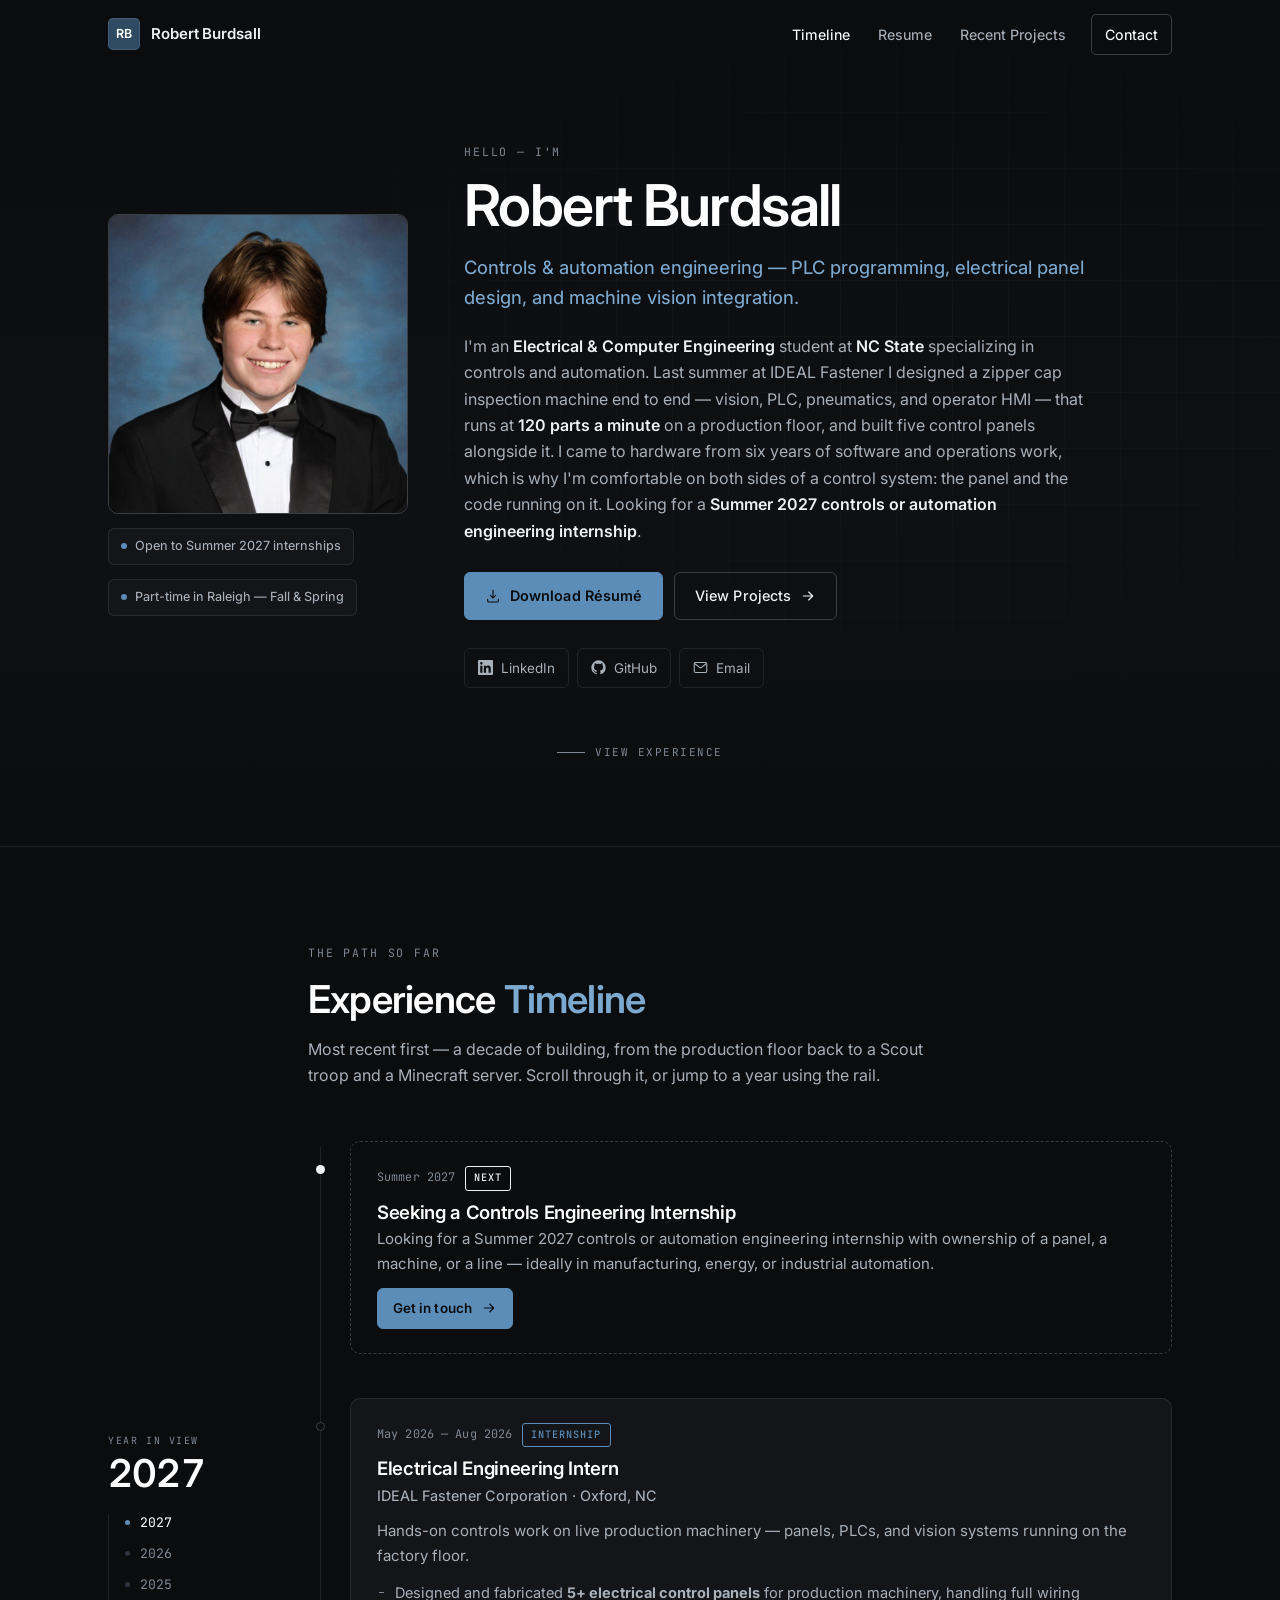
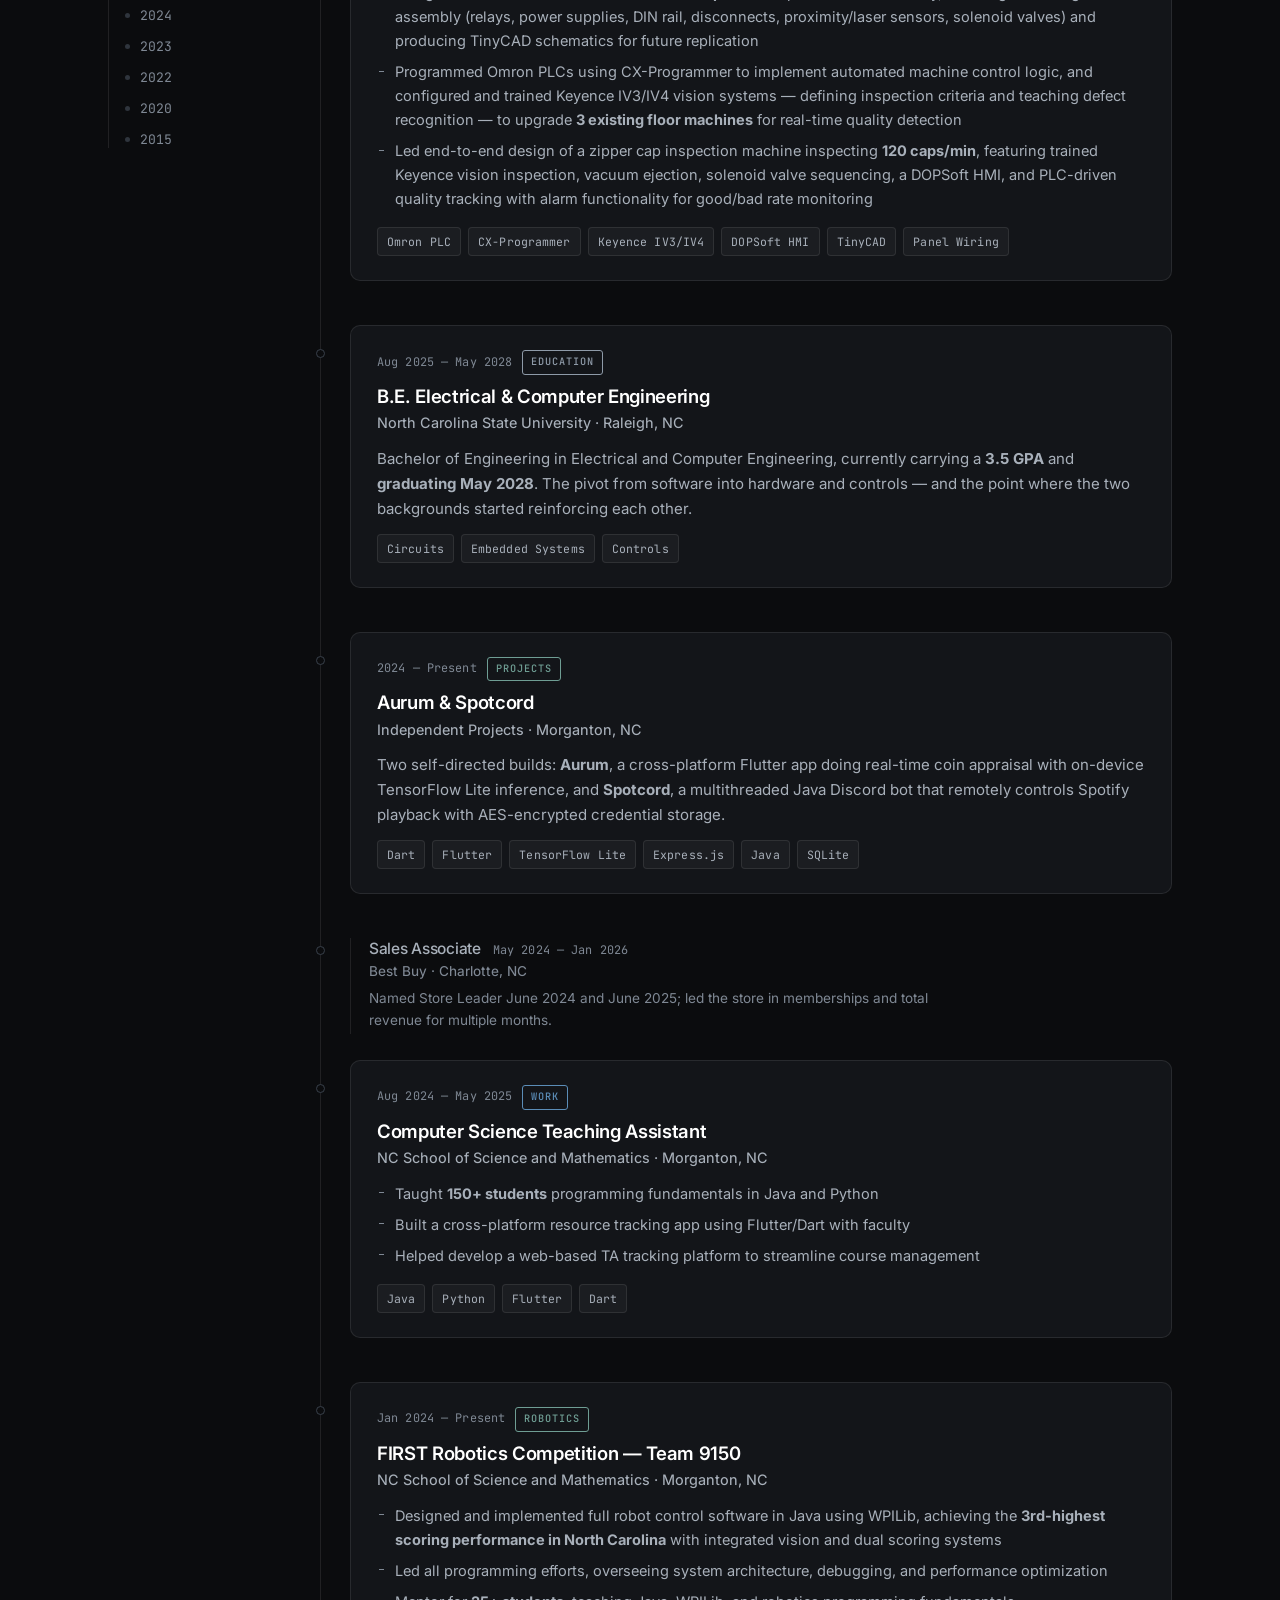
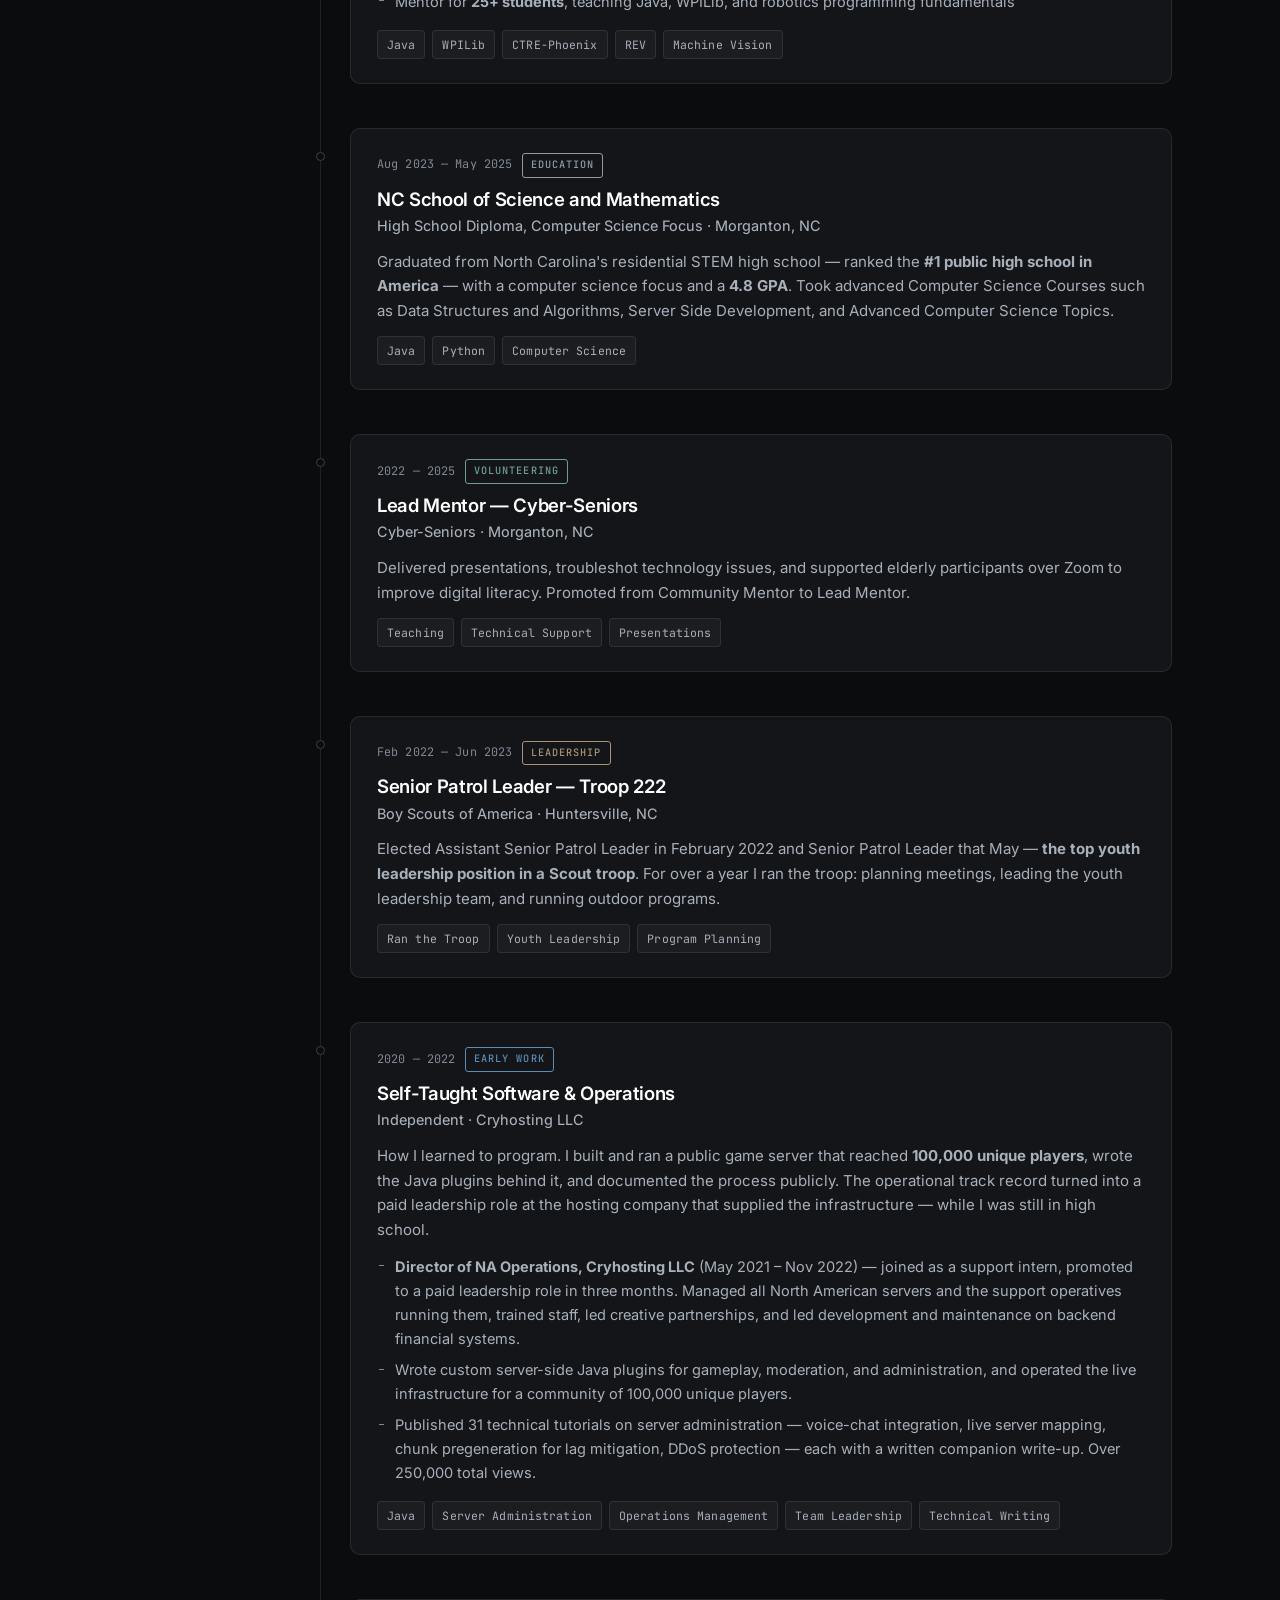
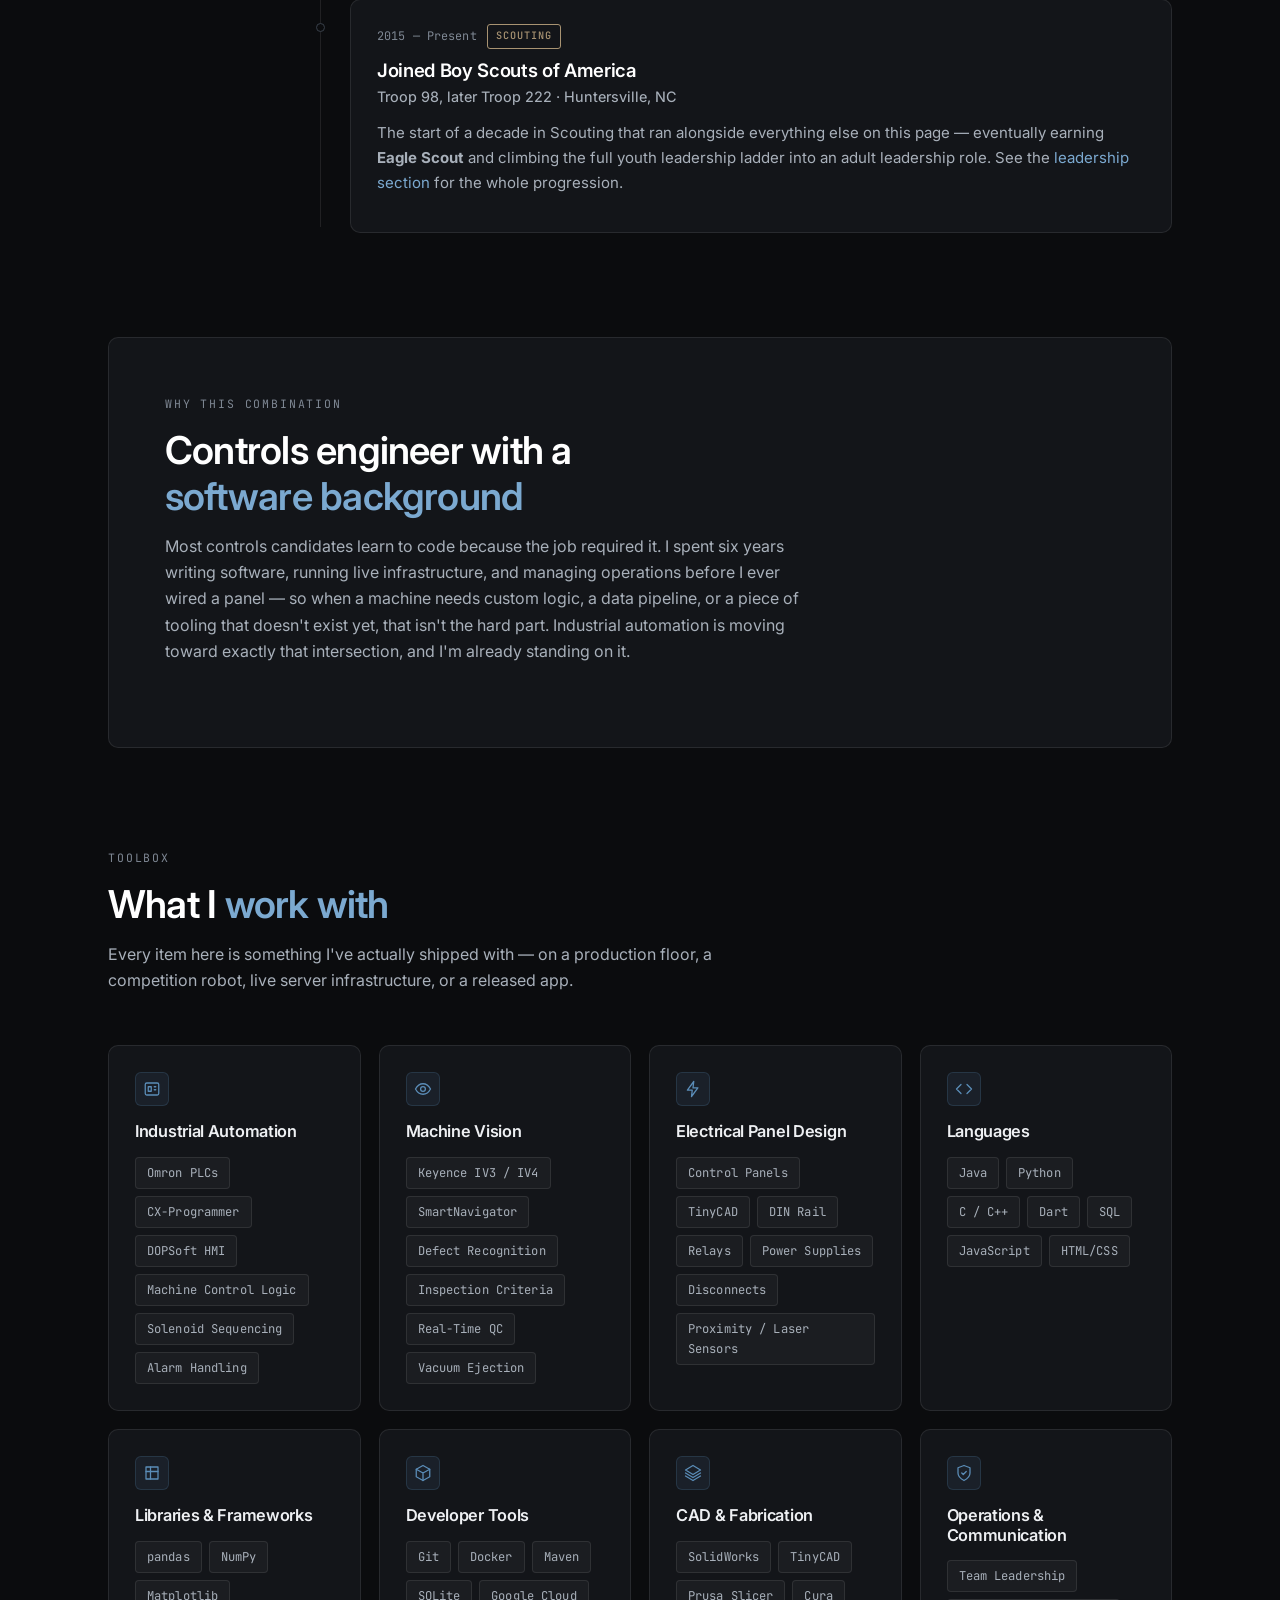
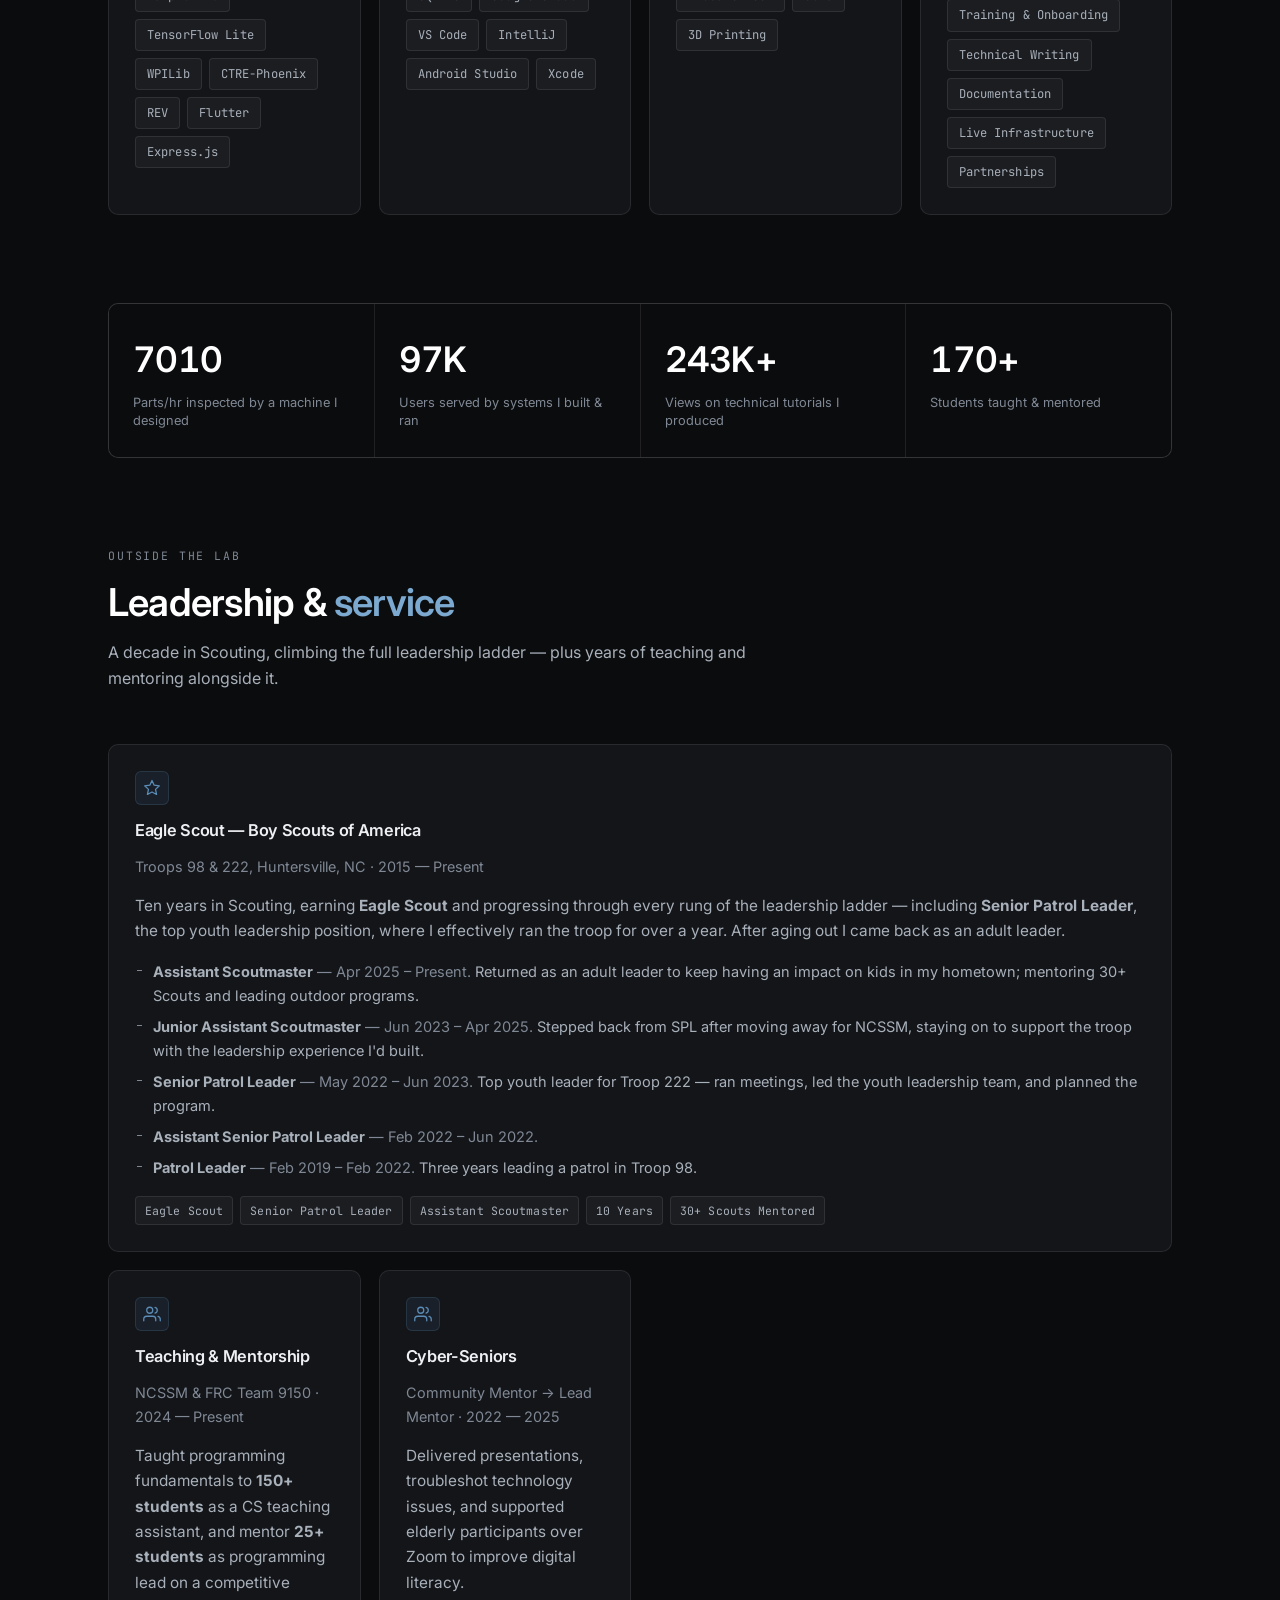
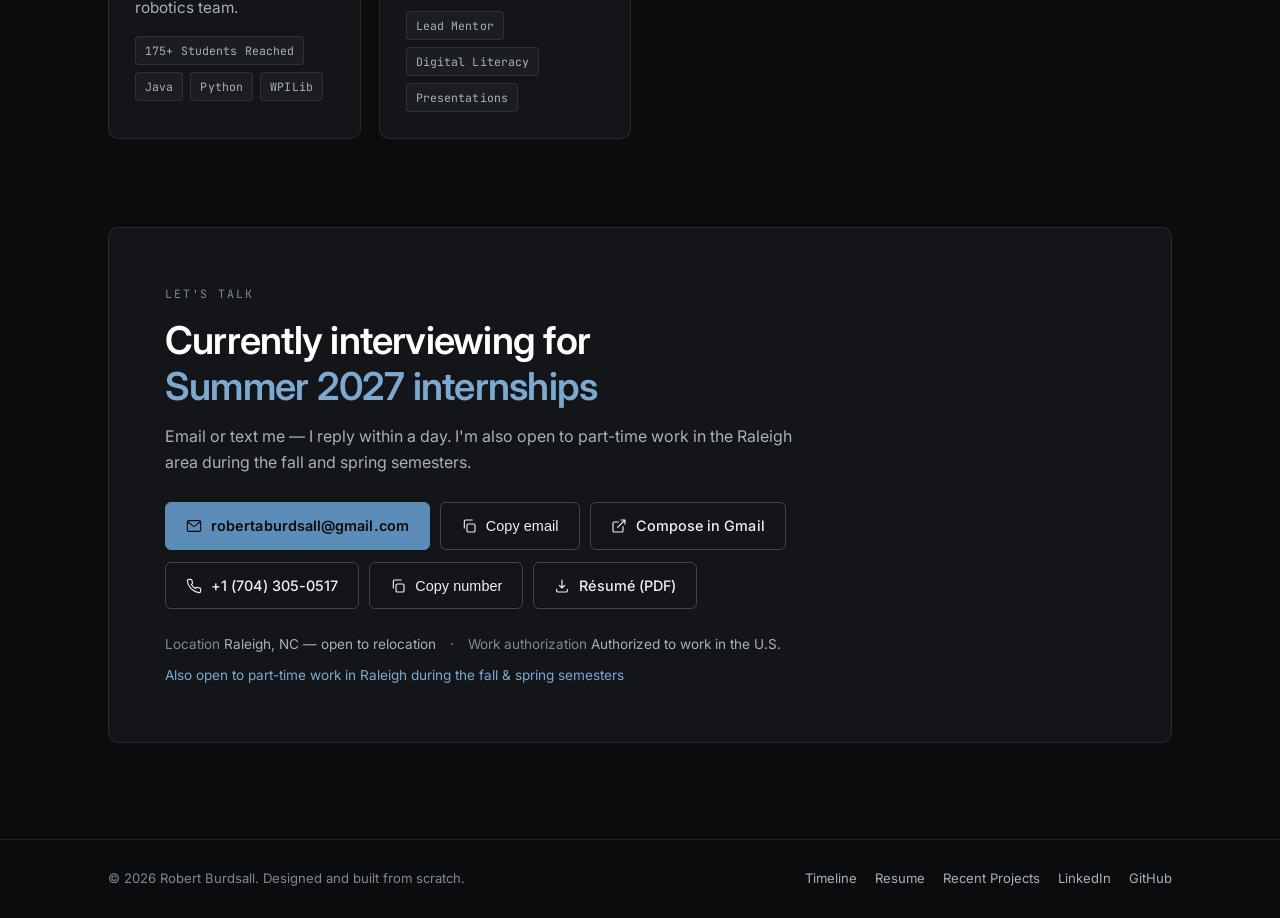
==== commit d33bdb25: "project updates" ====
--- a/index.html
+++ b/index.html
@@ -16,7 +16,7 @@
 <meta property="og:type" content="website" />
 <meta property="og:title" content="Robert Burdsall — Controls &amp; Automation Engineering" />
 <meta property="og:description" content="ECE student at NC State. PLC programming, electrical panel design, and machine vision integration — with a software and operations background. Seeking a Summer 2027 controls internship." />
-<meta property="og:image" content="assets/img/og-image.png" />
+<meta property="og:image" content="assets/img/profilephoto.jpg" />
 <meta property="og:url" content="https://robertburdsall.github.io/" />
 <meta name="twitter:card" content="summary_large_image" />
 <meta name="theme-color" content="#0b0c0e" />
@@ -25,7 +25,7 @@
 <link rel="preconnect" href="https://fonts.googleapis.com" />
 <link rel="preconnect" href="https://fonts.gstatic.com" crossorigin />
 <link href="https://fonts.googleapis.com/css2?family=Inter:wght@300;400;500;600;700;800&family=JetBrains+Mono:wght@400;500&display=swap" rel="stylesheet" />
-<link rel="stylesheet" href="assets/css/style.css?v=9" />
+<link rel="stylesheet" href="assets/css/style.css?v=21" />
 <script>document.documentElement.classList.add("js");</script>
 </head>
 <body data-page="home">
@@ -47,9 +47,9 @@
       <aside class="rail" data-rail aria-hidden="true">
         <div class="rail__inner">
           <div class="rail__now">
-            <span class="rail__now-label">Now viewing</span>
+            <span class="rail__now-label">Year in view</span>
             <!-- Placeholder only; main.js replaces this with the year in view. -->
-            <span class="rail__now-year" data-rail-year>2028</span>
+            <span class="rail__now-year" data-rail-year>2027</span>
           </div>
           <div class="rail__track">
             <div class="rail__line"><span class="rail__fill" data-rail-fill></span></div>
@@ -79,8 +79,8 @@
   </p>
 </noscript>
 
-<script src="content.js?v=9"></script>
-<script src="assets/js/render.js?v=9"></script>
-<script src="assets/js/main.js?v=9"></script>
+<script src="content.js?v=21"></script>
+<script src="assets/js/render.js?v=21"></script>
+<script src="assets/js/main.js?v=21"></script>
 </body>
 </html>
--- a/assets/css/style.css
+++ b/assets/css/style.css
@@ -560,6 +560,32 @@
   background: transparent;
 }
 
+/* Compact entry: no card, no chips — a listed fact rather than a highlight.
+   Deliberately lighter so it reads as supporting context next to the
+   engineering entries. */
+.tl-item--compact { padding-bottom: 26px; }
+.tl-item--compact .tl-item__body {
+  background: transparent;
+  border: 0;
+  border-left: 1px solid var(--border);
+  border-radius: 0;
+  padding: 2px 0 2px 18px;
+}
+.tl-item--compact:hover .tl-item__body { border-color: var(--border-strong); }
+.tl-item--compact .tl-item__node { top: 8px; }
+.tl-item__compact-row {
+  display: flex; flex-wrap: wrap; align-items: baseline; gap: 6px 12px;
+}
+.tl-item--compact .tl-item__title {
+  font-size: 0.97rem; font-weight: 500; color: var(--text-2); margin-bottom: 0;
+}
+.tl-item--compact .tl-item__org {
+  font-size: 0.85rem; color: var(--muted); margin-bottom: 4px;
+}
+.tl-item__note {
+  font-size: 0.85rem; color: var(--muted); margin: 0; max-width: 68ch;
+}
+
 /* ---------- 8. SKILLS / FACTS / CONTACT ---------- */
 .skills { padding: 88px 0; }
 .skills__grid {
@@ -709,6 +735,20 @@
   background: rgba(11, 12, 14, 0.8);
   border: 1px solid var(--border-strong);
 }
+/* "4 photos · 1 video" — signals there's a gallery inside without making the
+   card itself a carousel. */
+.proj__count {
+  position: absolute; right: 10px; bottom: 10px;
+  display: inline-flex; align-items: center; gap: 6px;
+  padding: 4px 9px; border-radius: 3px;
+  font-family: var(--mono); font-size: 0.62rem; letter-spacing: 0.06em;
+  color: var(--text);
+  background: rgba(11, 12, 14, 0.82);
+  border: 1px solid var(--border-strong);
+  pointer-events: none;
+}
+.proj__count svg { width: 13px; height: 13px; }
+
 .proj__title { font-size: 1.05rem; font-weight: 600; margin-bottom: 8px; color: #fff; }
 .proj__desc { color: var(--text-2); font-size: 0.91rem; margin-bottom: 14px; flex: 1; }
 .proj__metrics {
@@ -800,6 +840,125 @@
 .pd__points li::before {
   content: ""; position: absolute; left: 2px; top: 0.72em;
   width: 5px; height: 1px; background: var(--muted);
+}
+
+/* ---- gallery ---- */
+.pd__gallery { margin-top: 40px; }
+.pd__gallery-title {
+  font-size: 0.78rem; font-weight: 600; margin-bottom: 16px;
+  font-family: var(--mono); letter-spacing: 0.14em; text-transform: uppercase;
+  color: var(--muted);
+  padding-bottom: 10px; border-bottom: 1px solid var(--border);
+}
+.pd__gallery-grid {
+  display: grid; grid-template-columns: repeat(auto-fill, minmax(210px, 1fr));
+  gap: 16px;
+}
+.pd__shot { margin: 0; }
+.pd__shot--wide { grid-column: span 2; }
+
+.pd__shot-btn {
+  position: relative; display: block; width: 100%;
+  aspect-ratio: 4 / 3;
+  padding: 0; cursor: zoom-in; overflow: hidden;
+  border: 1px solid var(--border);
+  border-radius: var(--radius);
+  background: var(--surface-2);
+  transition: border-color 0.18s var(--ease);
+}
+.pd__shot-btn:hover { border-color: var(--border-strong); }
+.pd__shot-btn img,
+.pd__shot-btn video { width: 100%; height: 100%; object-fit: cover; display: block; }
+
+.pd__play {
+  position: absolute; inset: 0; display: grid; place-items: center;
+  color: #fff; pointer-events: none;
+}
+.pd__play svg {
+  width: 44px; height: 44px; padding: 13px;
+  border-radius: 50%;
+  background: rgba(11, 12, 14, 0.72);
+  border: 1px solid rgba(255, 255, 255, 0.28);
+}
+.pd__shot figcaption {
+  margin-top: 9px; font-size: 0.82rem; color: var(--muted); line-height: 1.5;
+}
+
+/* ---- lightbox ---- */
+.lb { position: fixed; inset: 0; z-index: 300; display: grid; place-items: center; }
+.lb__backdrop { position: absolute; inset: 0; background: rgba(6, 7, 9, 0.94); cursor: zoom-out; }
+.lb__inner {
+  position: relative; z-index: 1;
+  width: min(1100px, 94vw); max-height: 92svh;
+  display: flex; flex-direction: column;
+}
+.lb__bar {
+  display: flex; align-items: center; justify-content: space-between;
+  margin-bottom: 10px; color: var(--text-2);
+}
+.lb__count { font-family: var(--mono); font-size: 0.74rem; letter-spacing: 0.08em; }
+.lb__close {
+  display: grid; place-items: center;
+  width: 38px; height: 38px; padding: 0;
+  border-radius: var(--radius);
+  background: transparent; border: 1px solid var(--border-strong);
+  color: var(--text); cursor: pointer;
+  transition: border-color 0.18s var(--ease), background 0.18s var(--ease);
+}
+.lb__close svg { width: 18px; height: 18px; }
+.lb__close:hover { background: rgba(255, 255, 255, 0.07); border-color: var(--text-2); }
+
+.lb__stage {
+  flex: 1 1 auto; min-height: 0;
+  display: grid; place-items: center;
+  background: #000;
+  border: 1px solid var(--border);
+  border-radius: var(--radius-lg);
+  overflow: hidden;
+}
+.lb__stage img,
+.lb__stage video { max-width: 100%; max-height: 78svh; display: block; object-fit: contain; }
+
+.lb__caption {
+  margin: 12px 0 0; text-align: center;
+  font-size: 0.88rem; color: var(--text-2);
+}
+
+.lb__nav {
+  position: absolute; top: 50%; transform: translateY(-50%);
+  display: grid; place-items: center;
+  width: 44px; height: 44px; padding: 0;
+  border-radius: 50%;
+  background: rgba(11, 12, 14, 0.8);
+  border: 1px solid var(--border-strong);
+  color: var(--text); cursor: pointer;
+  transition: border-color 0.18s var(--ease), background 0.18s var(--ease);
+}
+.lb__nav svg { width: 20px; height: 20px; }
+.lb__nav:hover { background: rgba(11, 12, 14, 0.95); border-color: var(--text-2); }
+.lb__nav--prev { left: -22px; }
+.lb__nav--next { right: -22px; }
+
+@media (max-width: 900px) {
+  .lb__nav--prev { left: 6px; }
+  .lb__nav--next { right: 6px; }
+}
+
+/* ---- attached documents ---- */
+.pd__docs { margin-top: 40px; }
+.pd__doc { margin: 0 0 20px; }
+.pd__doc:last-child { margin-bottom: 0; }
+.pd__doc-head {
+  display: flex; flex-wrap: wrap; align-items: flex-start;
+  justify-content: space-between; gap: 12px; margin-bottom: 12px;
+}
+.pd__doc-head strong { color: #fff; font-size: 0.97rem; font-weight: 600; }
+.pd__doc-head p { margin: 4px 0 0; color: var(--text-2); font-size: 0.88rem; max-width: 60ch; }
+.pd__doc-frame {
+  width: 100%; height: 640px;
+  border: 1px solid var(--border);
+  border-radius: var(--radius-lg);
+  background: var(--surface);
 }
 
 .pd__aside { position: sticky; top: calc(var(--nav-h) + 24px); }
@@ -960,6 +1119,16 @@
   .pd__nav { grid-template-columns: 1fr; margin-top: 40px; }
   .pd__nav-item--next { text-align: left; grid-column: 1; }
   .pd__metrics { margin-bottom: 32px; }
+  .pd__doc-frame { height: 420px; }
+}
+
+/* The gallery keeps its grid on tablets — it only collapses to one column when
+   a second column would be too narrow to read. A `wide` shot can't span two
+   columns of one, so that's reset too. */
+@media (max-width: 560px) {
+  .pd__gallery-grid { grid-template-columns: 1fr; gap: 20px; }
+  .pd__shot--wide { grid-column: auto; }
+  .pd__shot-btn { aspect-ratio: 16 / 10; }
 }
 
 @media (max-width: 520px) {
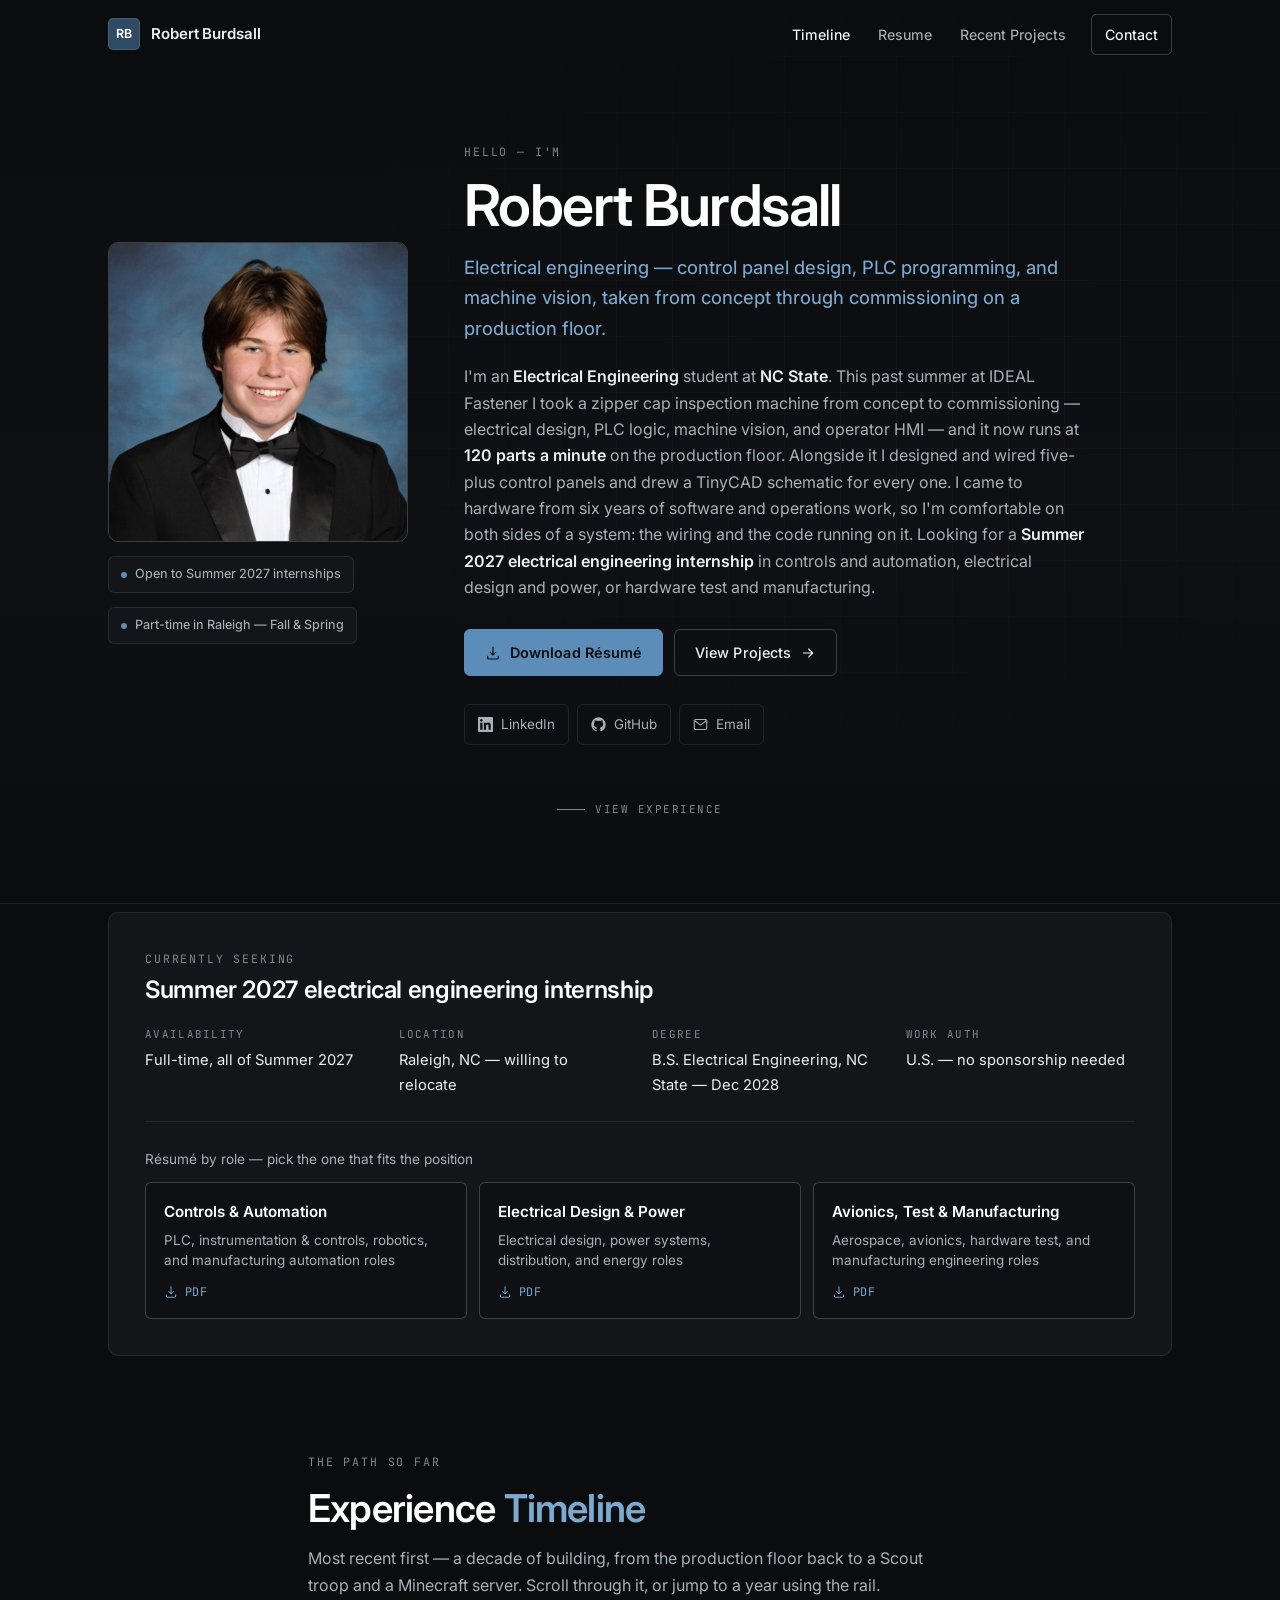
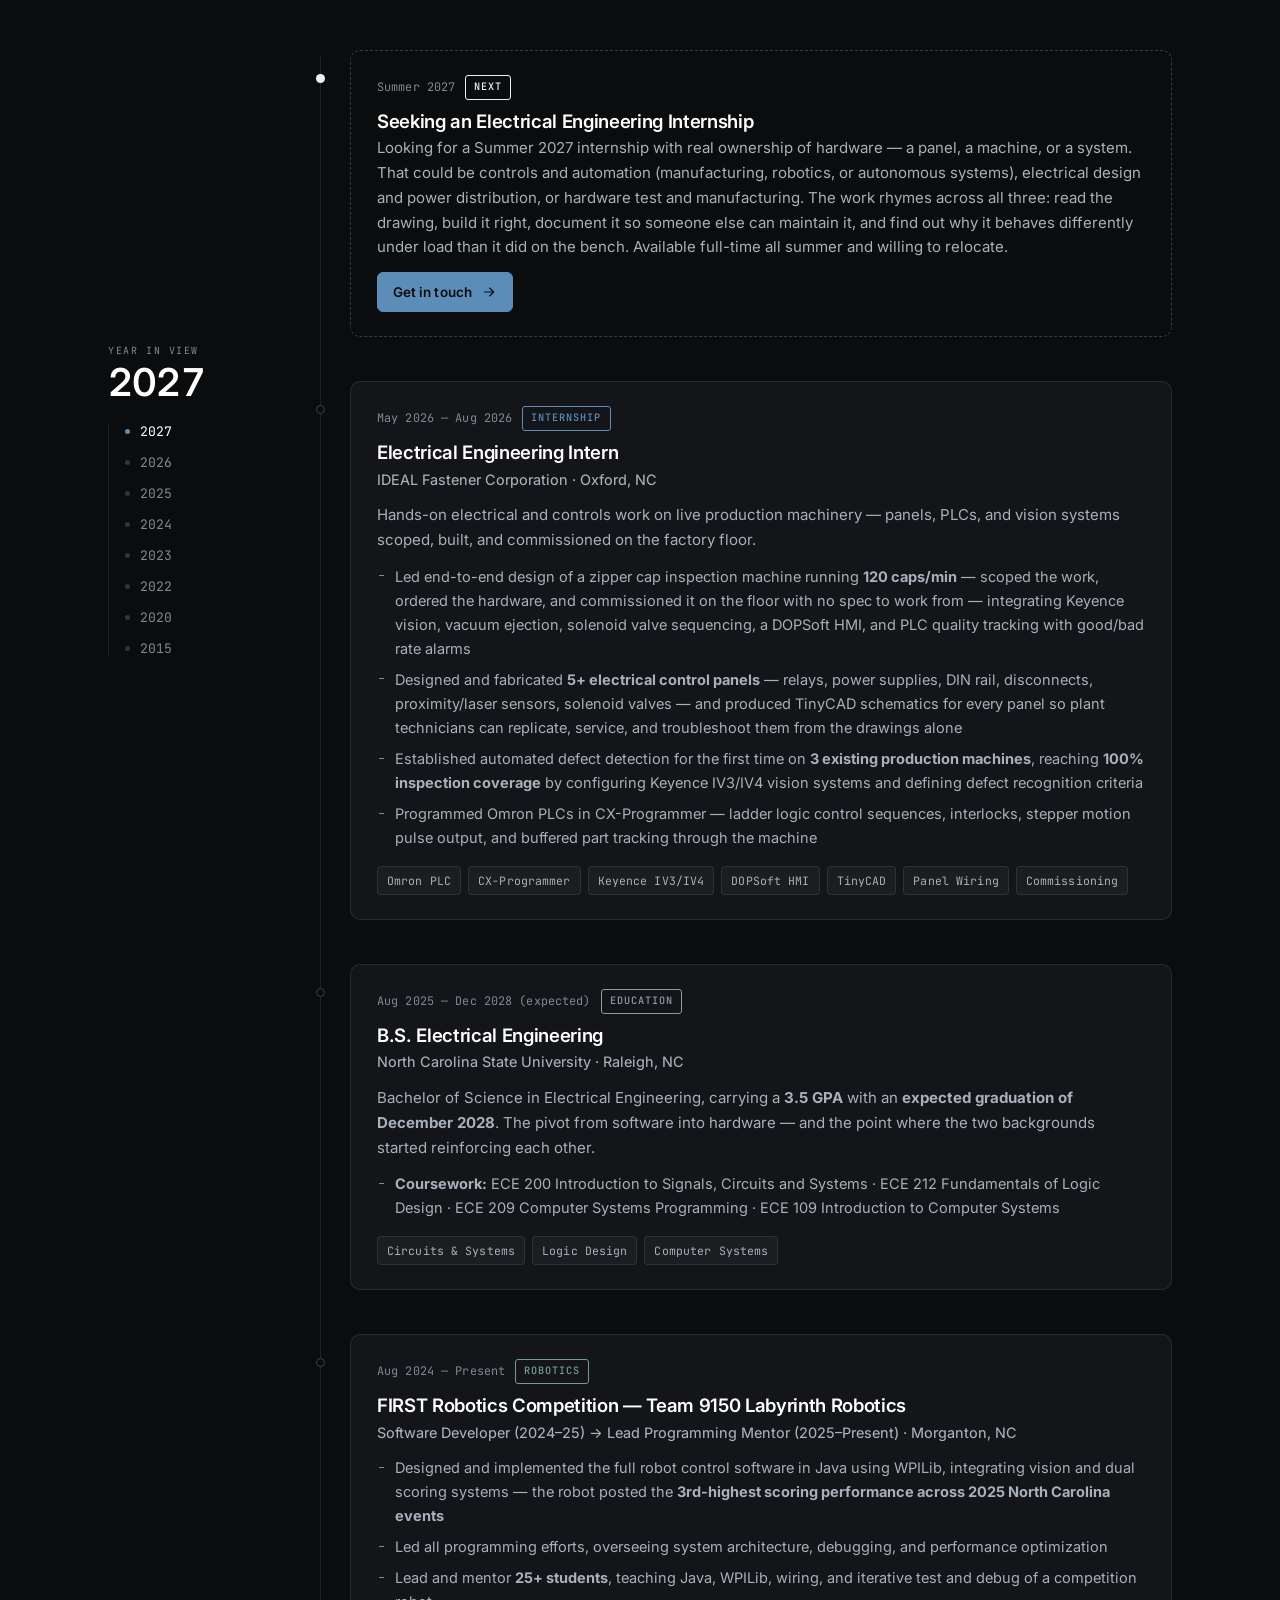
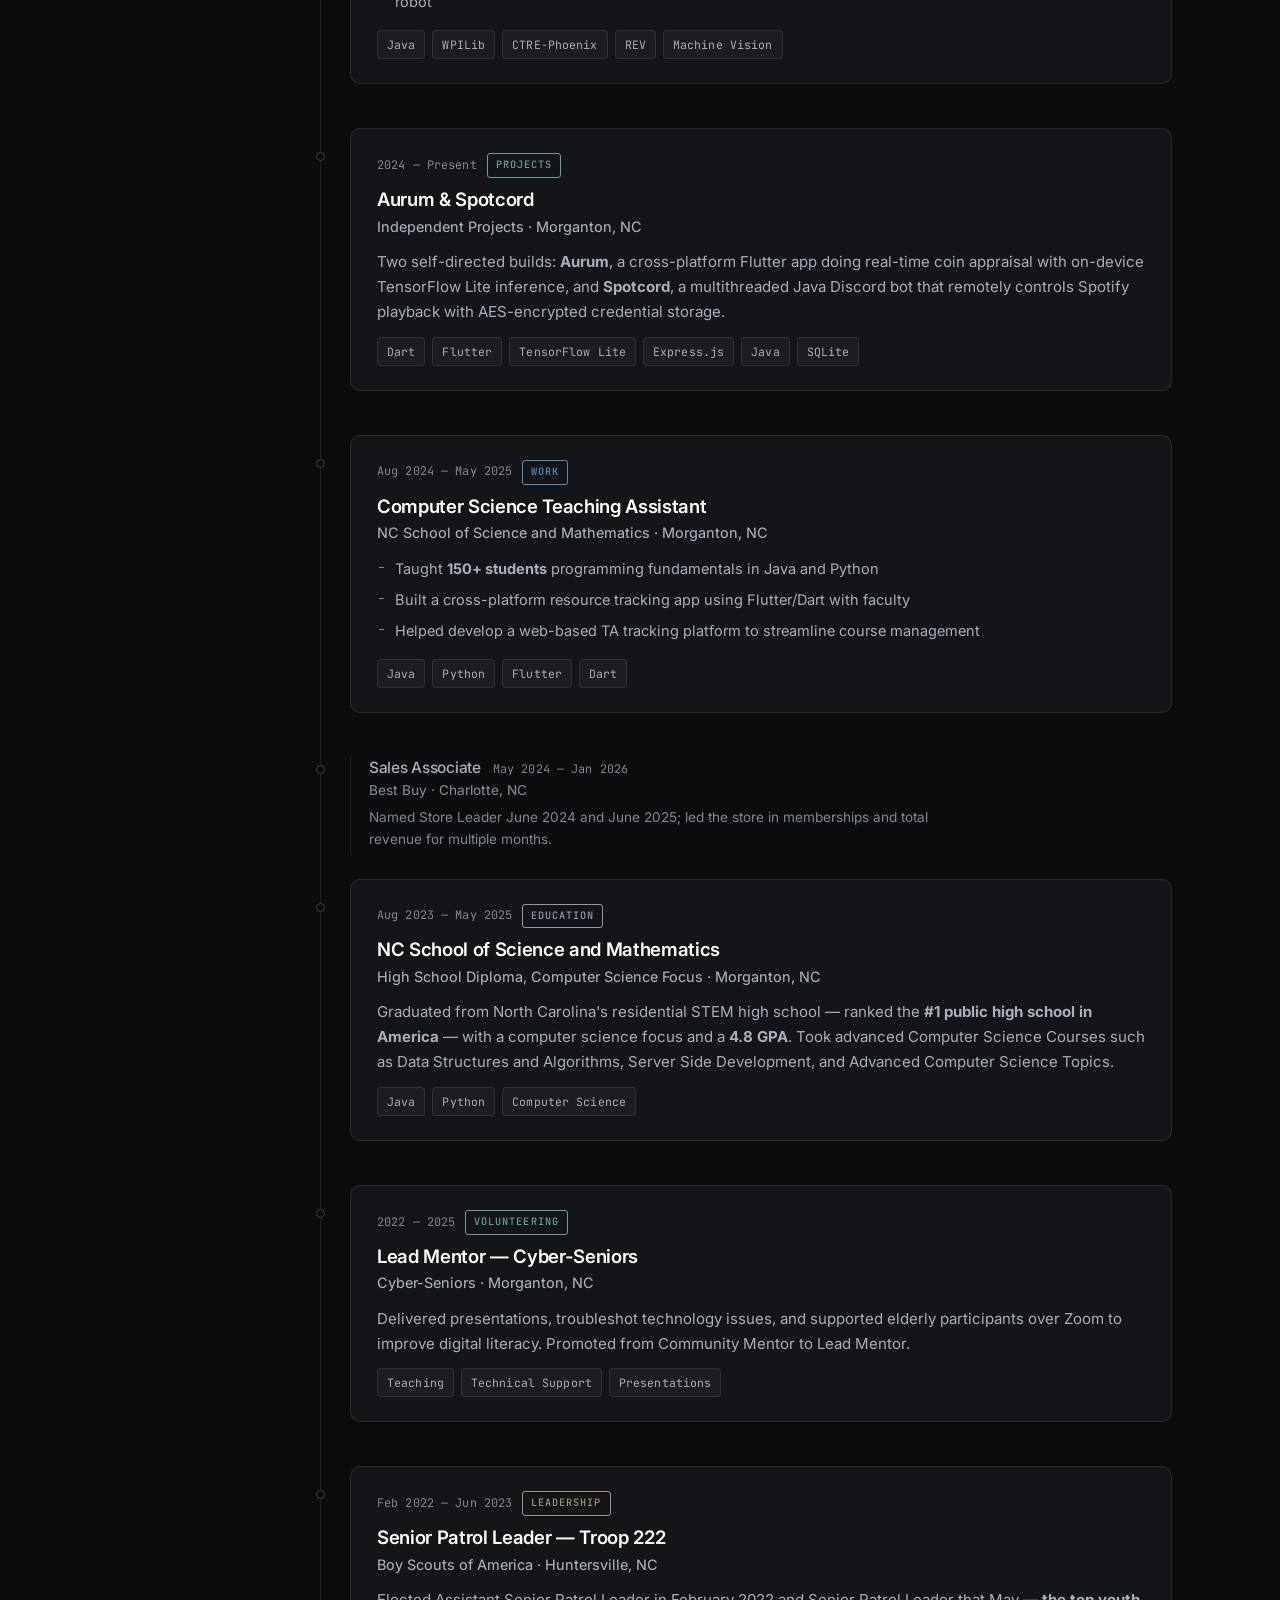
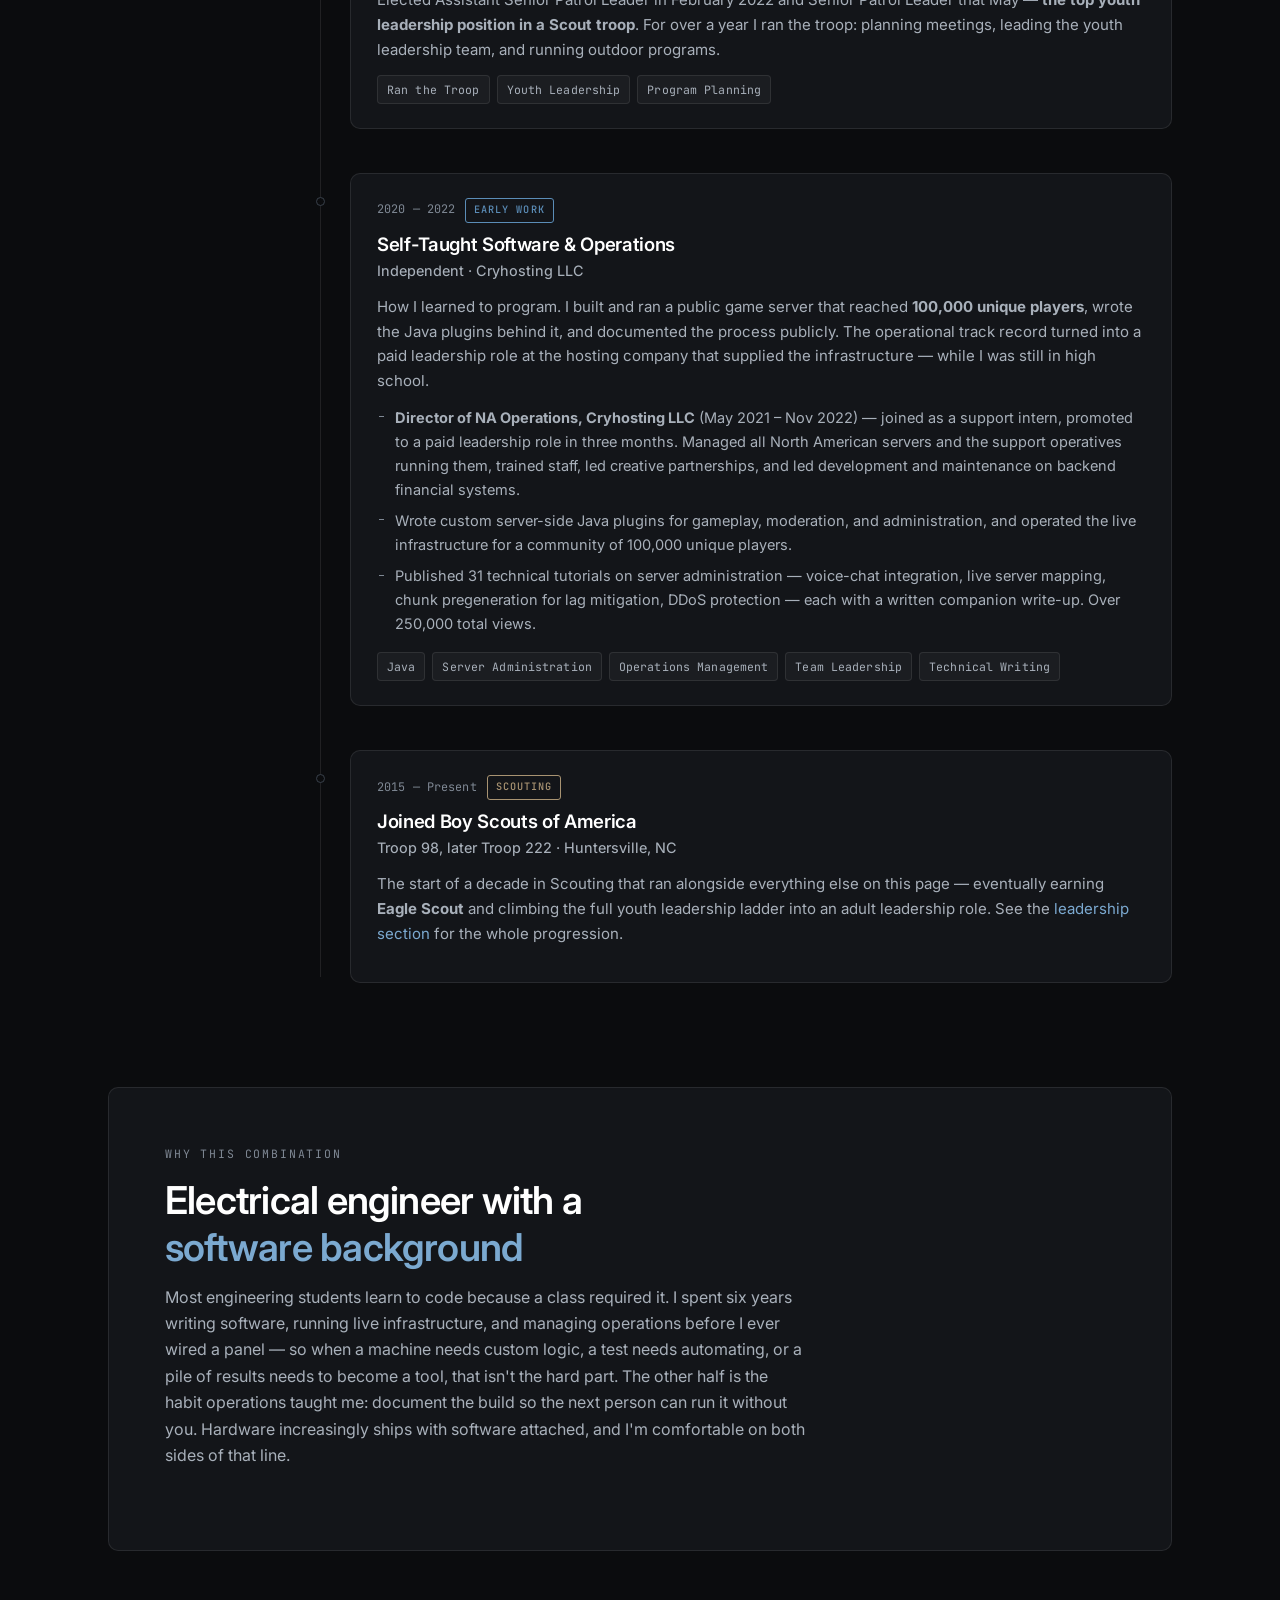
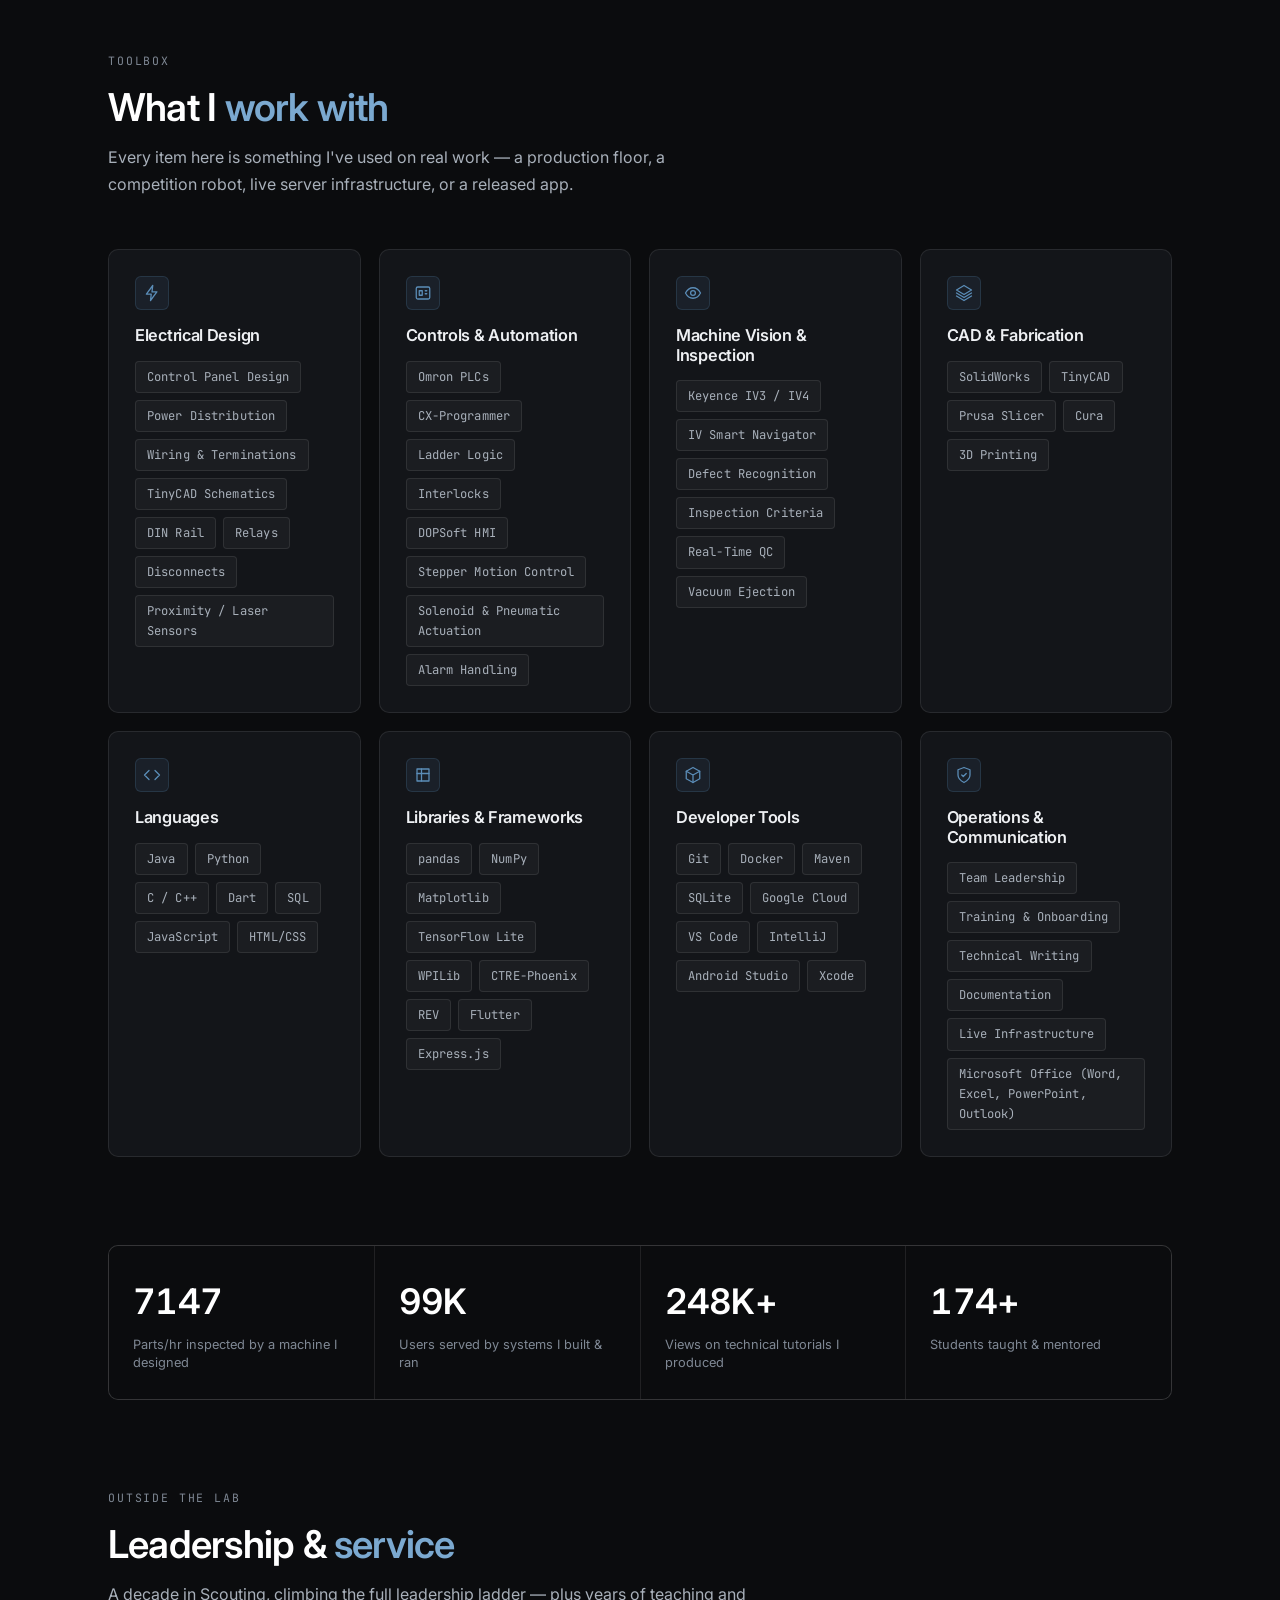
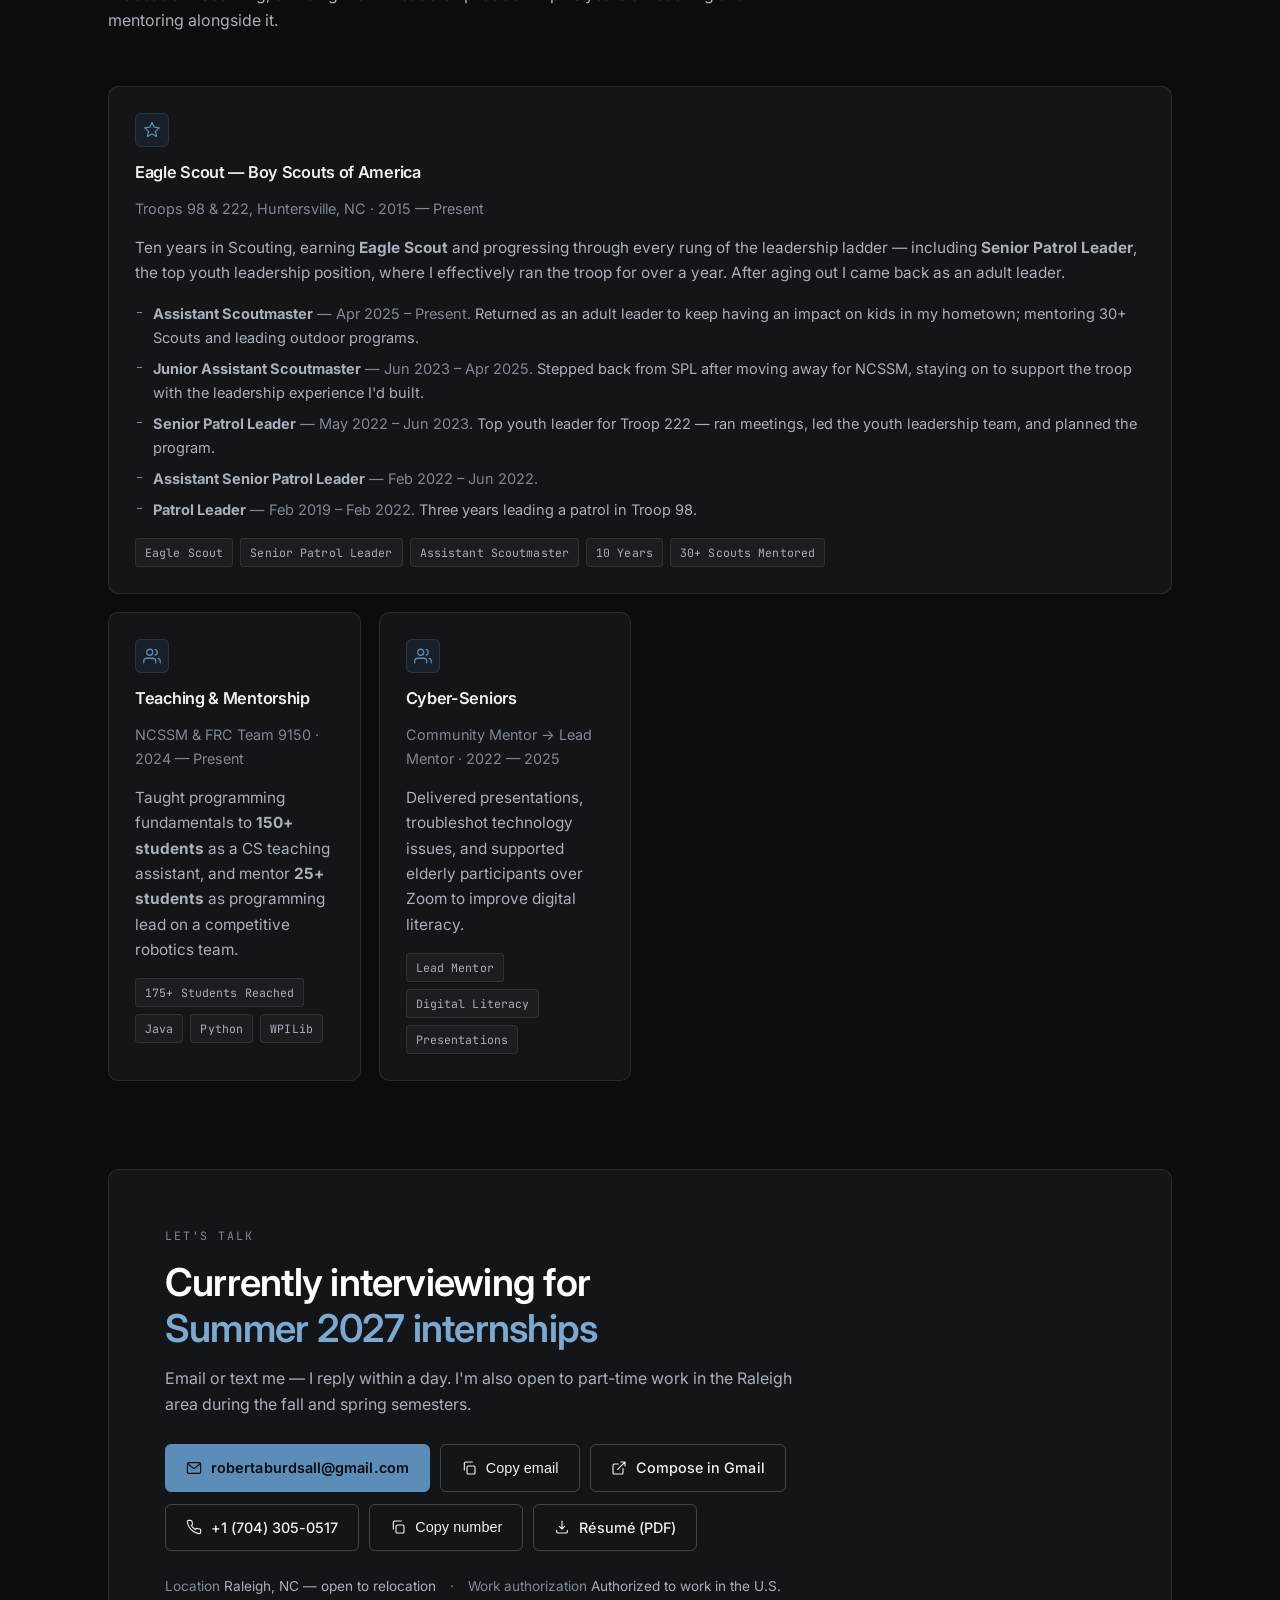
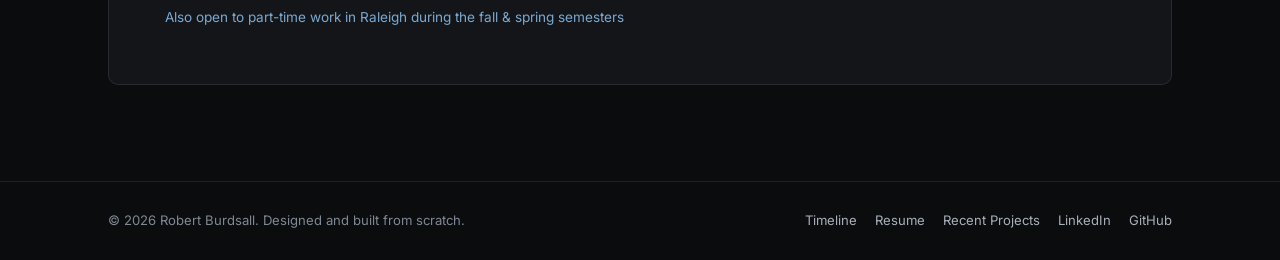
==== commit b9ed1fd5: "Broaden positioning to general EE; add role-specific resumes - Reframe hero, bio, timeline, resume, " ====
--- a/index.html
+++ b/index.html
@@ -9,15 +9,15 @@
      The tags below are the exception: they're what shows in search
      results and link previews, so they have to be real HTML.
      =================================================================== -->
-<title>Robert Burdsall — Controls &amp; Automation Engineering</title>
-<meta name="description" content="Robert Burdsall — Electrical &amp; Computer Engineering student at NC State with industry experience in PLC programming, electrical panel design, and machine vision integration, backed by a decade of software and operations experience. Seeking a Summer 2027 controls or automation engineering internship." />
+<title>Robert Burdsall — Electrical Engineering, NC State</title>
+<meta name="description" content="Robert Burdsall — Electrical Engineering student at NC State with industry experience in control panel design, PLC programming, and machine vision integration, backed by six years of software and operations work. Seeking a Summer 2027 electrical engineering internship in controls and automation, electrical design and power, or hardware test." />
 <meta name="author" content="Robert Burdsall" />
 
 <meta property="og:type" content="website" />
-<meta property="og:title" content="Robert Burdsall — Controls &amp; Automation Engineering" />
-<meta property="og:description" content="ECE student at NC State. PLC programming, electrical panel design, and machine vision integration — with a software and operations background. Seeking a Summer 2027 controls internship." />
+<meta property="og:title" content="Robert Burdsall — Electrical Engineering, NC State" />
+<meta property="og:description" content="Electrical Engineering student at NC State. Control panel design, PLC programming, and machine vision, taken from concept to commissioning — with a software and operations background. Seeking a Summer 2027 internship." />
 <meta property="og:image" content="assets/img/profilephoto.jpg" />
-<meta property="og:url" content="https://robertburdsall.github.io/" />
+<meta property="og:url" content="https://robertburdsall.com/" />
 <meta name="twitter:card" content="summary_large_image" />
 <meta name="theme-color" content="#0b0c0e" />
 
@@ -25,7 +25,7 @@
 <link rel="preconnect" href="https://fonts.googleapis.com" />
 <link rel="preconnect" href="https://fonts.gstatic.com" crossorigin />
 <link href="https://fonts.googleapis.com/css2?family=Inter:wght@300;400;500;600;700;800&family=JetBrains+Mono:wght@400;500&display=swap" rel="stylesheet" />
-<link rel="stylesheet" href="assets/css/style.css?v=21" />
+<link rel="stylesheet" href="assets/css/style.css?v=26" />
 <script>document.documentElement.classList.add("js");</script>
 </head>
 <body data-page="home">
@@ -38,6 +38,7 @@
 <main id="main">
 
   <div data-mount="hero"></div>
+  <div data-mount="seeking"></div>
 
   <section class="timeline" id="timeline">
     <div data-mount="timeline-head"></div>
@@ -79,8 +80,8 @@
   </p>
 </noscript>
 
-<script src="content.js?v=21"></script>
-<script src="assets/js/render.js?v=21"></script>
-<script src="assets/js/main.js?v=21"></script>
+<script src="content.js?v=26"></script>
+<script src="assets/js/render.js?v=26"></script>
+<script src="assets/js/main.js?v=26"></script>
 </body>
 </html>
--- a/assets/css/style.css
+++ b/assets/css/style.css
@@ -638,7 +638,64 @@
 }
 .contact__meta dfn { font-style: normal; color: var(--muted); }
 
+/* "Currently seeking" strip under the hero. The screening facts a recruiter
+   looks for first, then one resume per role family. Same surface and border
+   language as the contact panel; no new colors. */
+.seeking { padding: 8px 0 0; }
+.seeking__panel {
+  padding: clamp(24px, 3.4vw, 36px);
+  border-radius: var(--radius-lg);
+  background: var(--surface);
+  border: 1px solid var(--border);
+}
+.seeking__head .eyebrow { margin-bottom: 8px; }
+.seeking__title {
+  font-size: clamp(1.2rem, 2.2vw, 1.5rem); font-weight: 600;
+  letter-spacing: -0.015em; color: #fff; margin-bottom: 22px;
+}
+.seeking__facts {
+  display: grid; grid-template-columns: repeat(auto-fit, minmax(200px, 1fr));
+  gap: 16px 24px; margin: 0 0 26px;
+  padding-bottom: 24px; border-bottom: 1px solid var(--border);
+}
+.seeking__facts dt {
+  font-family: var(--mono); font-size: 0.68rem; letter-spacing: 0.12em;
+  text-transform: uppercase; color: var(--muted); margin-bottom: 4px;
+}
+.seeking__facts dd { margin: 0; font-size: 0.92rem; color: var(--text); }
+.seeking__pick { font-size: 0.85rem; color: var(--text-2); margin-bottom: 12px; }
+.seeking__versions {
+  display: grid; grid-template-columns: repeat(auto-fit, minmax(230px, 1fr)); gap: 12px;
+}
+.seeking__version {
+  display: flex; flex-direction: column; gap: 6px; height: 100%;
+  padding: 16px 18px;
+  border-radius: var(--radius);
+  border: 1px solid var(--border-strong);
+  background: var(--bg-2);
+  transition: border-color 0.18s var(--ease), background 0.18s var(--ease);
+}
+.seeking__version:hover { border-color: var(--accent); background: var(--surface-2); }
+.seeking__version-name { font-weight: 600; font-size: 0.95rem; color: #fff; }
+.seeking__version-blurb { font-size: 0.84rem; color: var(--text-2); line-height: 1.5; }
+.seeking__version-dl {
+  display: inline-flex; align-items: center; gap: 7px; margin-top: auto; padding-top: 6px;
+  font-family: var(--mono); font-size: 0.74rem; letter-spacing: 0.04em;
+  color: var(--accent-bright);
+}
+.seeking__version-dl svg { width: 14px; height: 14px; }
+
 /* ---------- 9. RESUME PAGE ---------- */
+
+/* Resume version picker, under the page heading */
+.rpick { margin-top: 30px; padding-top: 24px; border-top: 1px solid var(--border); }
+.rpick__label {
+  font-family: var(--mono); font-size: 0.7rem; letter-spacing: 0.14em;
+  text-transform: uppercase; color: var(--muted); margin-bottom: 12px;
+}
+.rpick__options { display: flex; flex-wrap: wrap; gap: 8px; }
+.rpick__blurb { font-size: 0.88rem; color: var(--text-2); margin: 12px 0 18px; min-height: 1.4em; }
+.rpick__actions { display: flex; flex-wrap: wrap; gap: 10px; }
 .page-head { padding: calc(var(--nav-h) + 78px) 0 52px; position: relative; }
 .page-head__inner { display: flex; flex-wrap: wrap; align-items: flex-end; justify-content: space-between; gap: 26px; }
 .page-head .section-sub { margin-bottom: 0; }
@@ -867,6 +924,11 @@
   transition: border-color 0.18s var(--ease);
 }
 .pd__shot-btn:hover { border-color: var(--border-strong); }
+/* Phone screenshots: a portrait tile, anchored to the top of the screen so the
+   crop only ever loses the bottom nav bar, never the content. */
+.pd__shot--tall .pd__shot-btn { aspect-ratio: 1 / 2; }
+.pd__shot--tall .pd__shot-btn img { object-position: top center; }
+.pd__gallery-grid:has(.pd__shot--tall) { grid-template-columns: repeat(auto-fill, minmax(160px, 1fr)); }
 .pd__shot-btn img,
 .pd__shot-btn video { width: 100%; height: 100%; object-fit: cover; display: block; }
 
@@ -1129,6 +1191,8 @@
   .pd__gallery-grid { grid-template-columns: 1fr; gap: 20px; }
   .pd__shot--wide { grid-column: auto; }
   .pd__shot-btn { aspect-ratio: 16 / 10; }
+  /* Two phone screenshots per row, rather than one per screen height. */
+  .pd__gallery-grid:has(.pd__shot--tall) { grid-template-columns: 1fr 1fr; gap: 14px; }
 }
 
 @media (max-width: 520px) {
@@ -1147,7 +1211,7 @@
 @media print {
   body::before,
   .nav, .footer, .hero__grid, .hero__scroll,
-  .rail, .scroll-progress, .filters { display: none !important; }
+  .rail, .scroll-progress, .filters, .rpick { display: none !important; }
   body { background: #fff; color: #000; }
   .tl-item__body, .card, .rentry, .contact__panel { border: 1px solid #ccc; background: #fff; }
   .grad, .fact__num, .rail__now-year, .section-title, .hero__title { color: #000; }
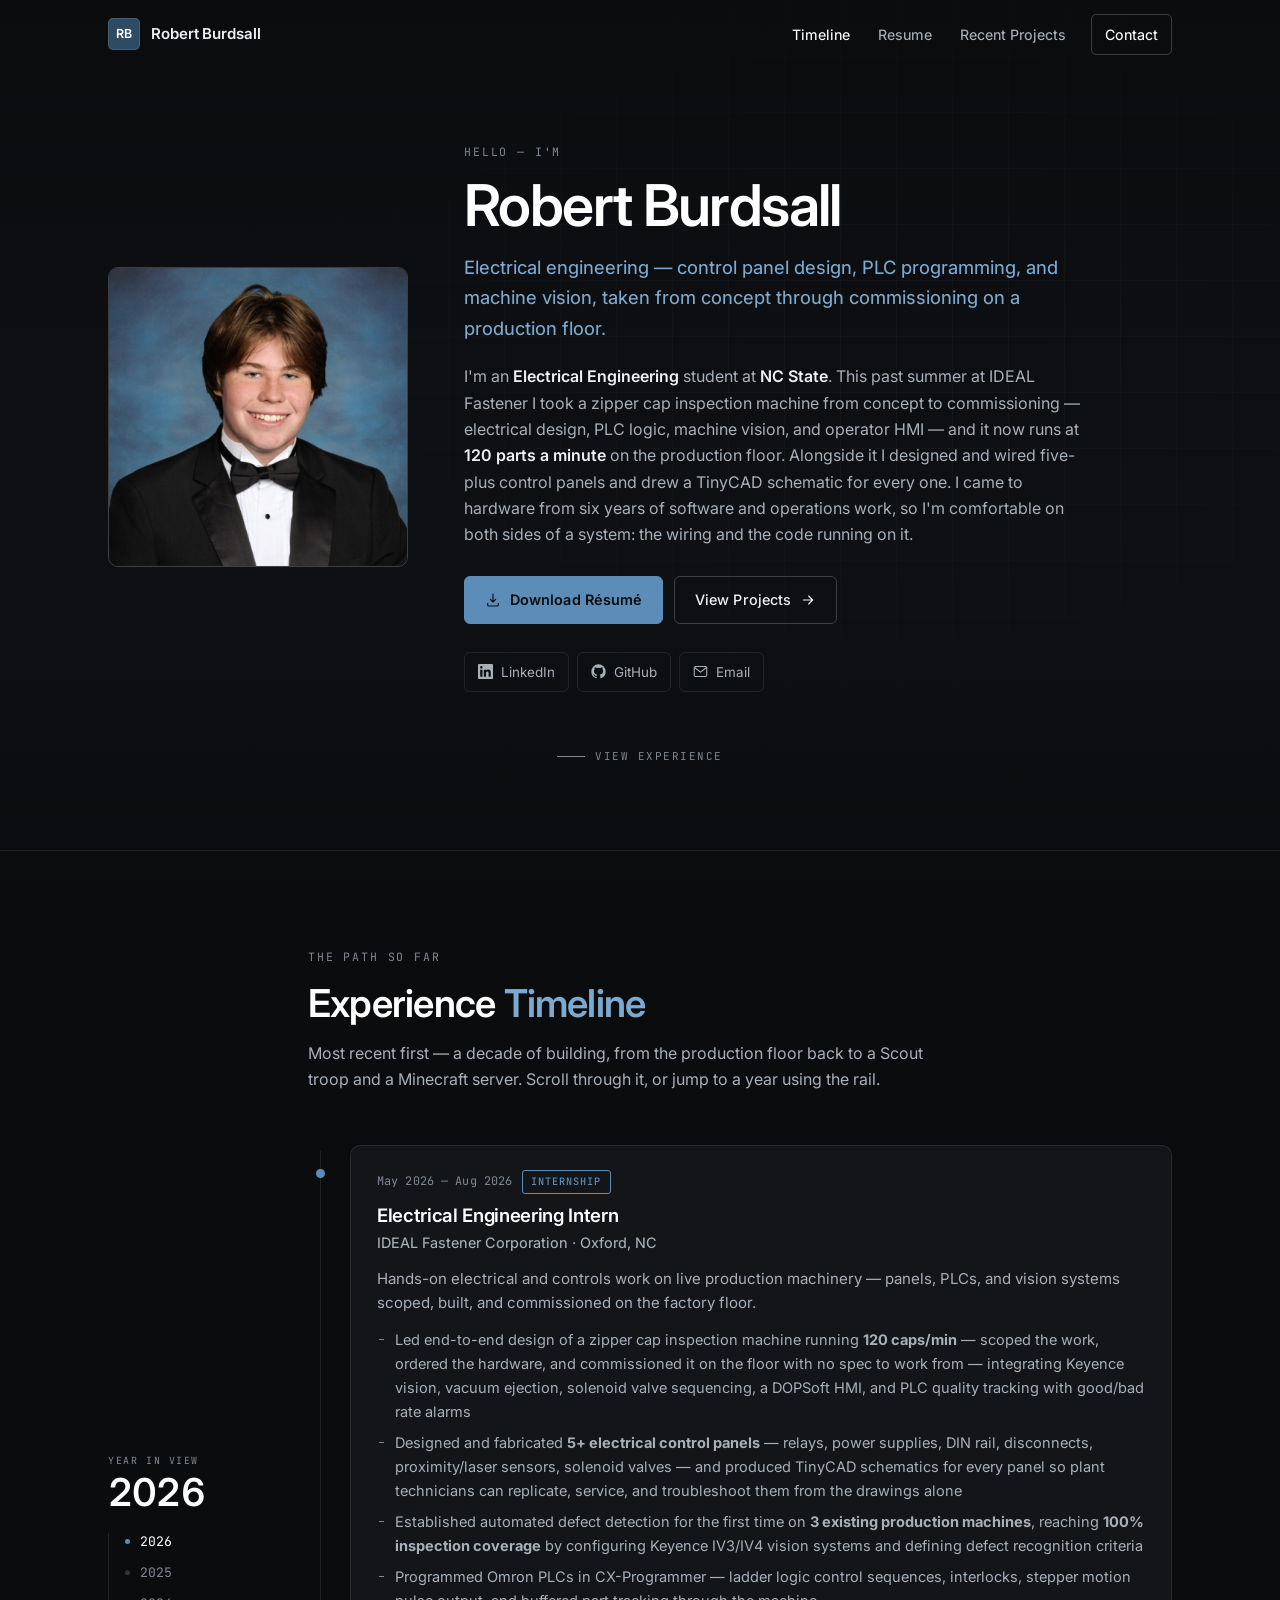
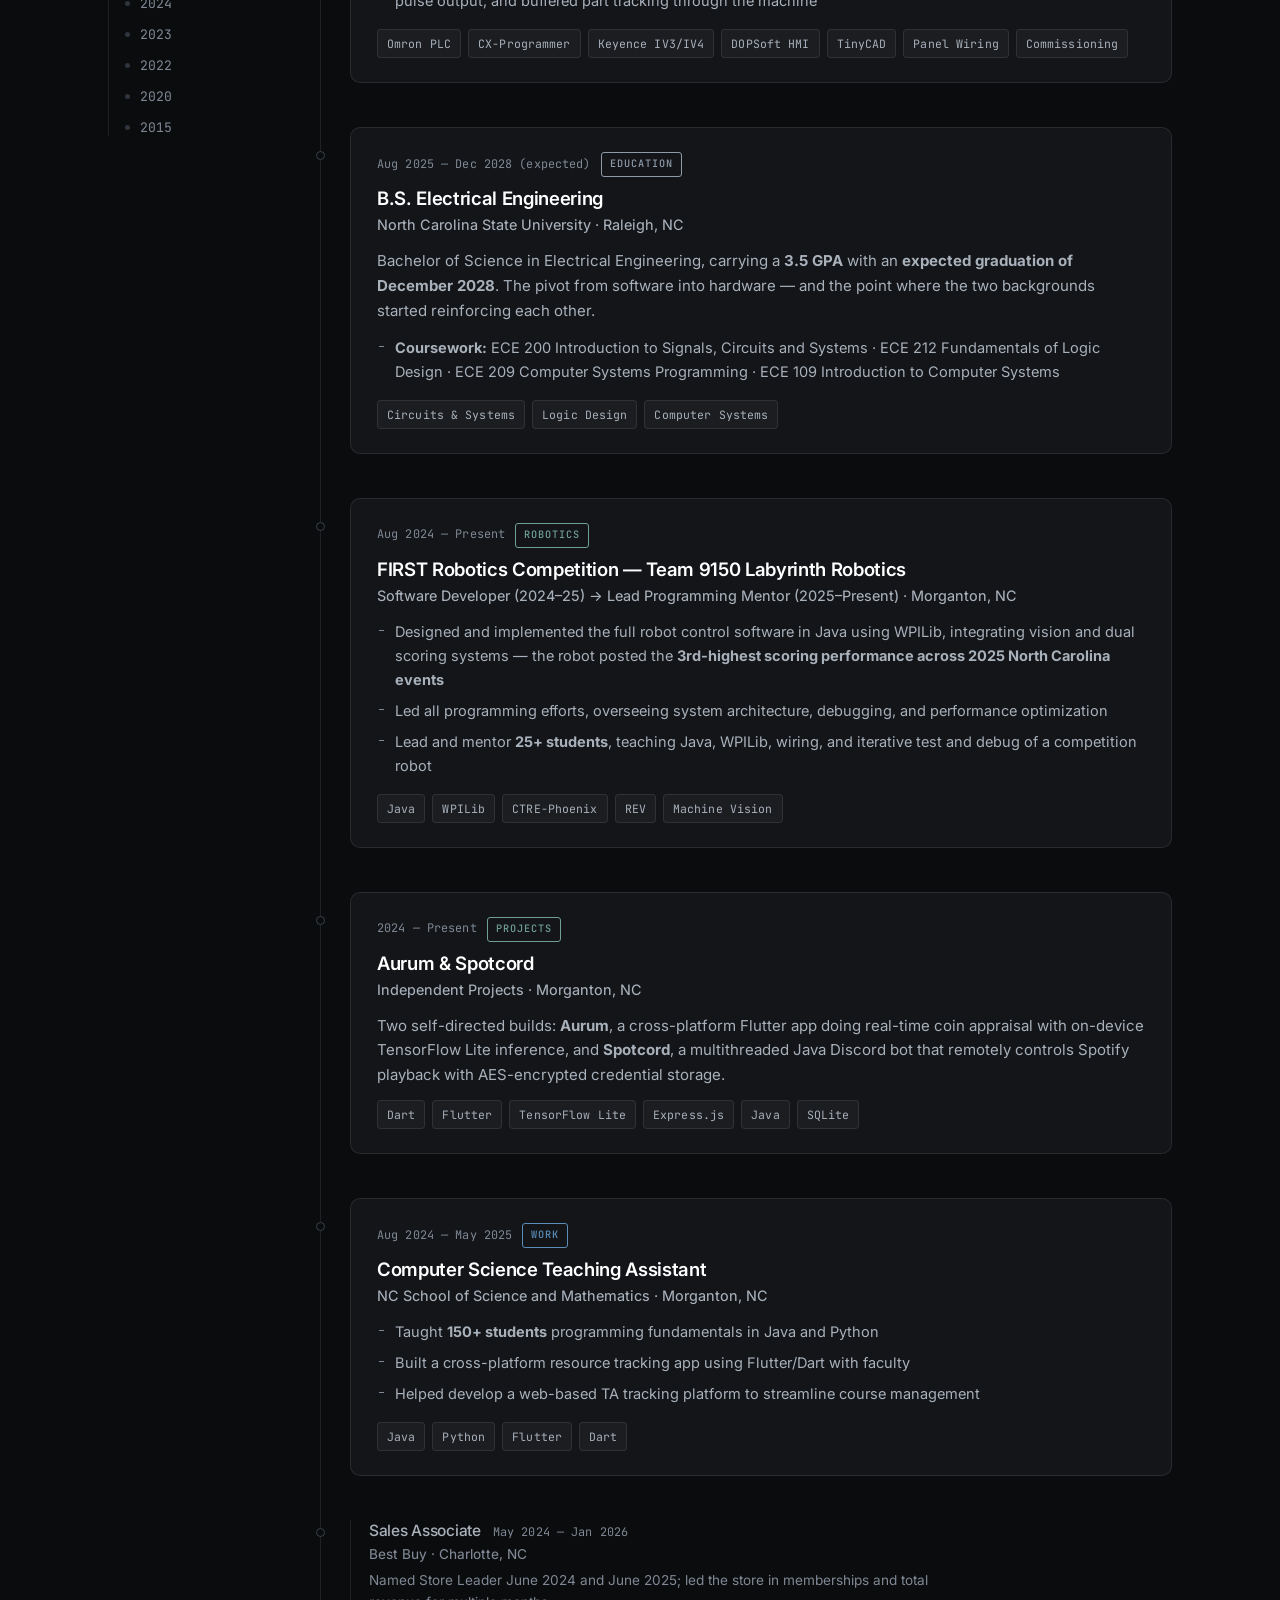
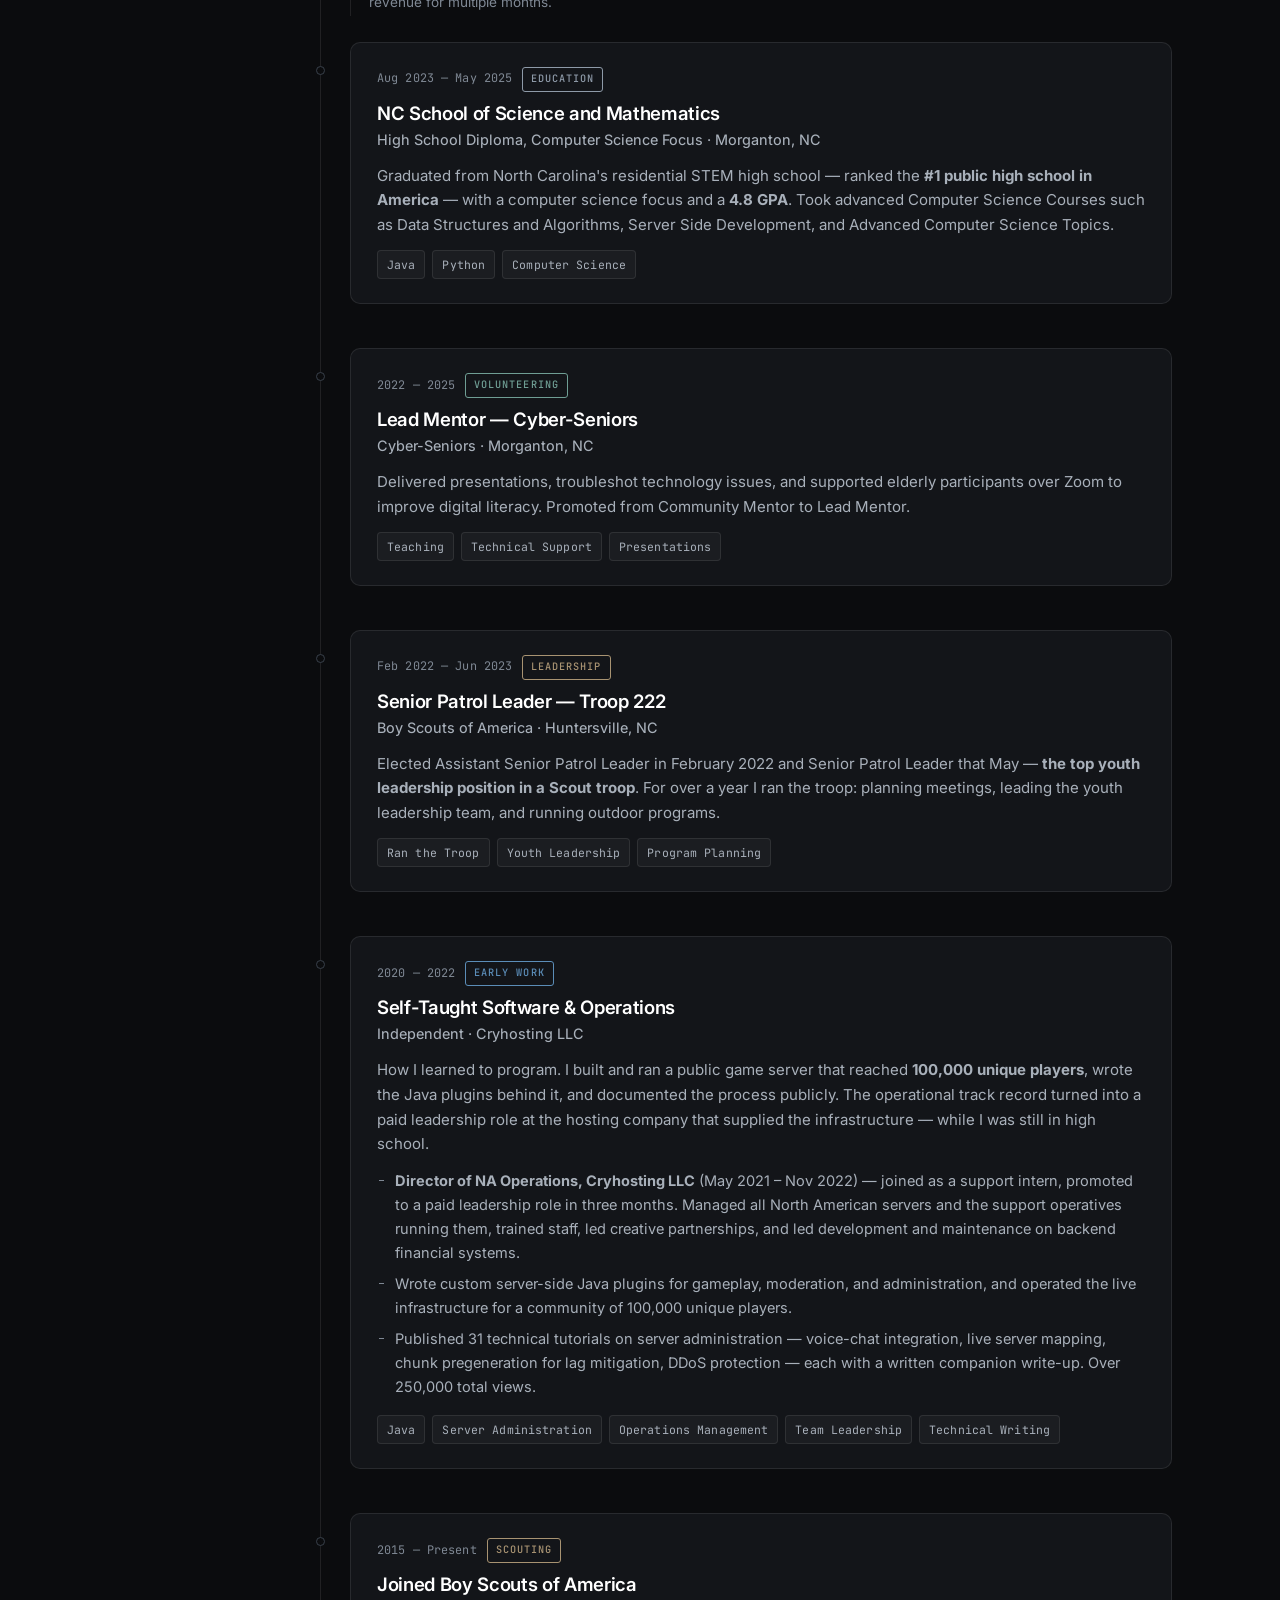
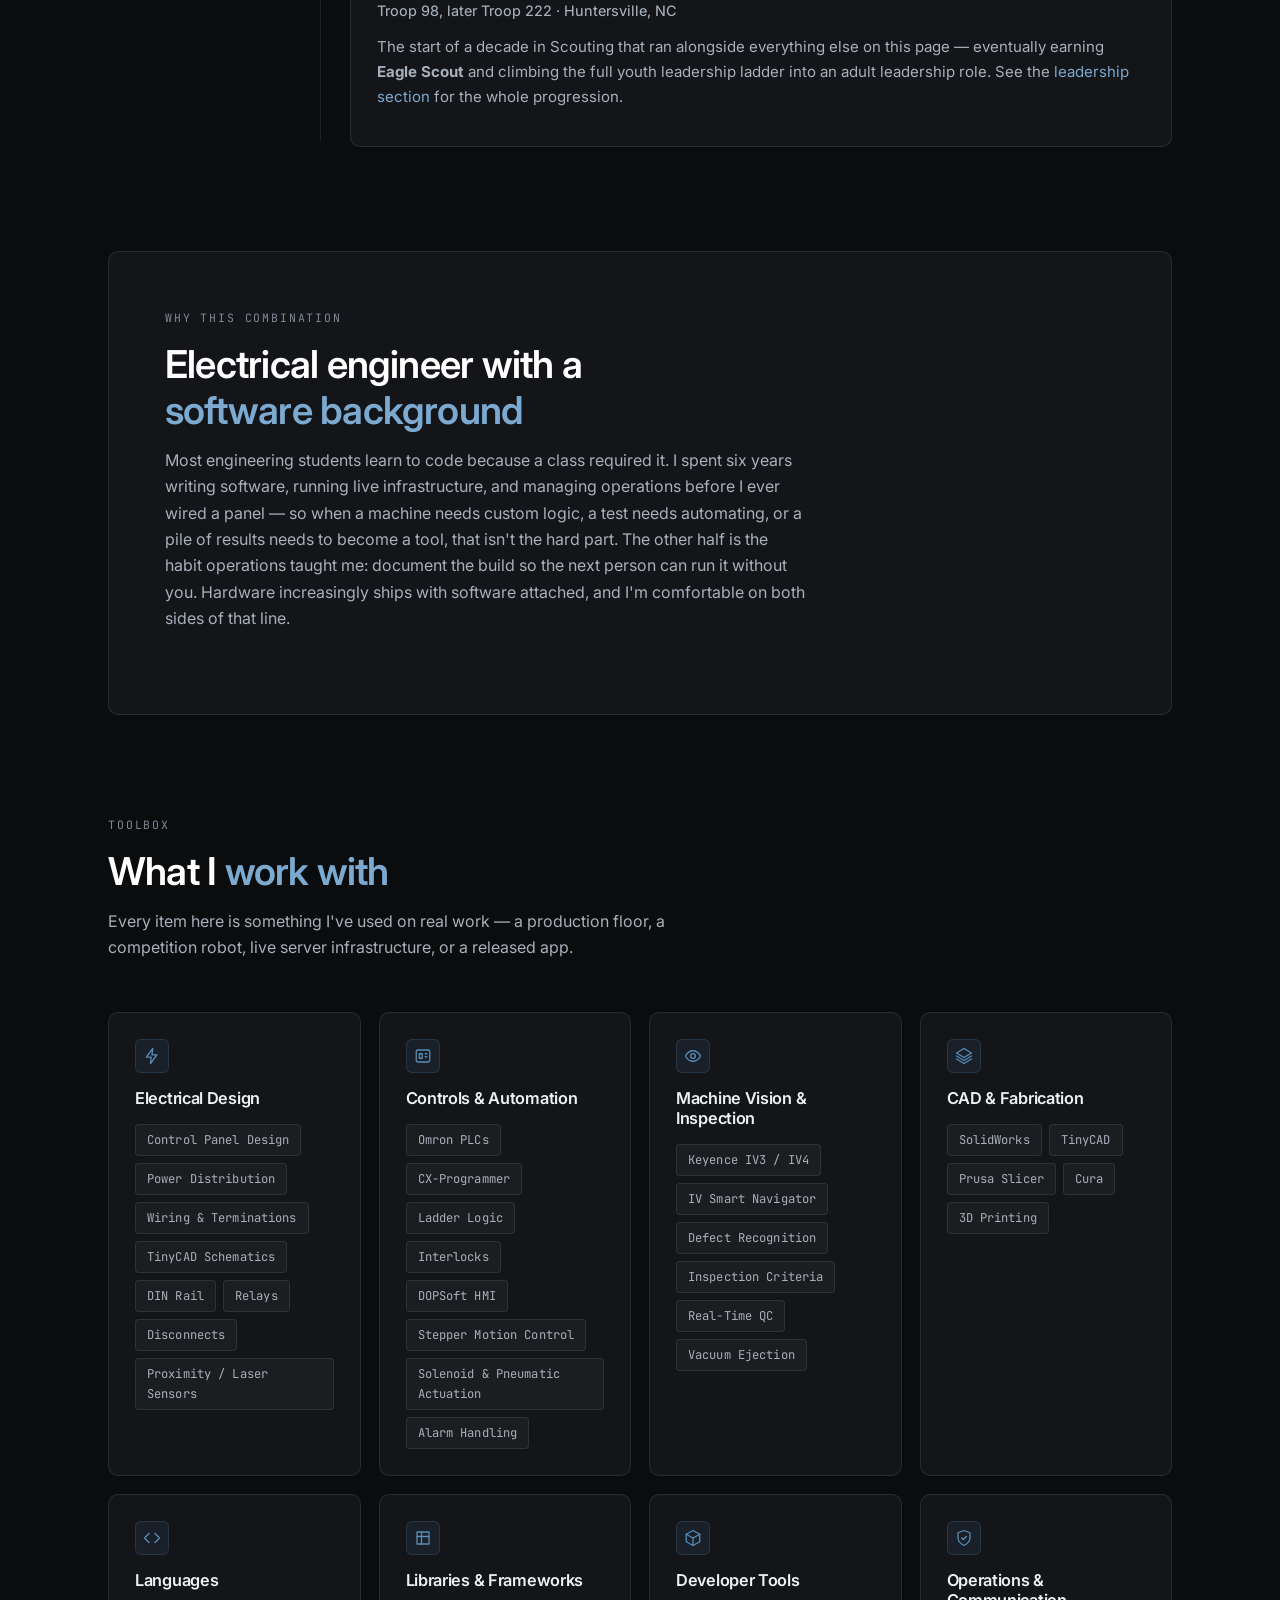
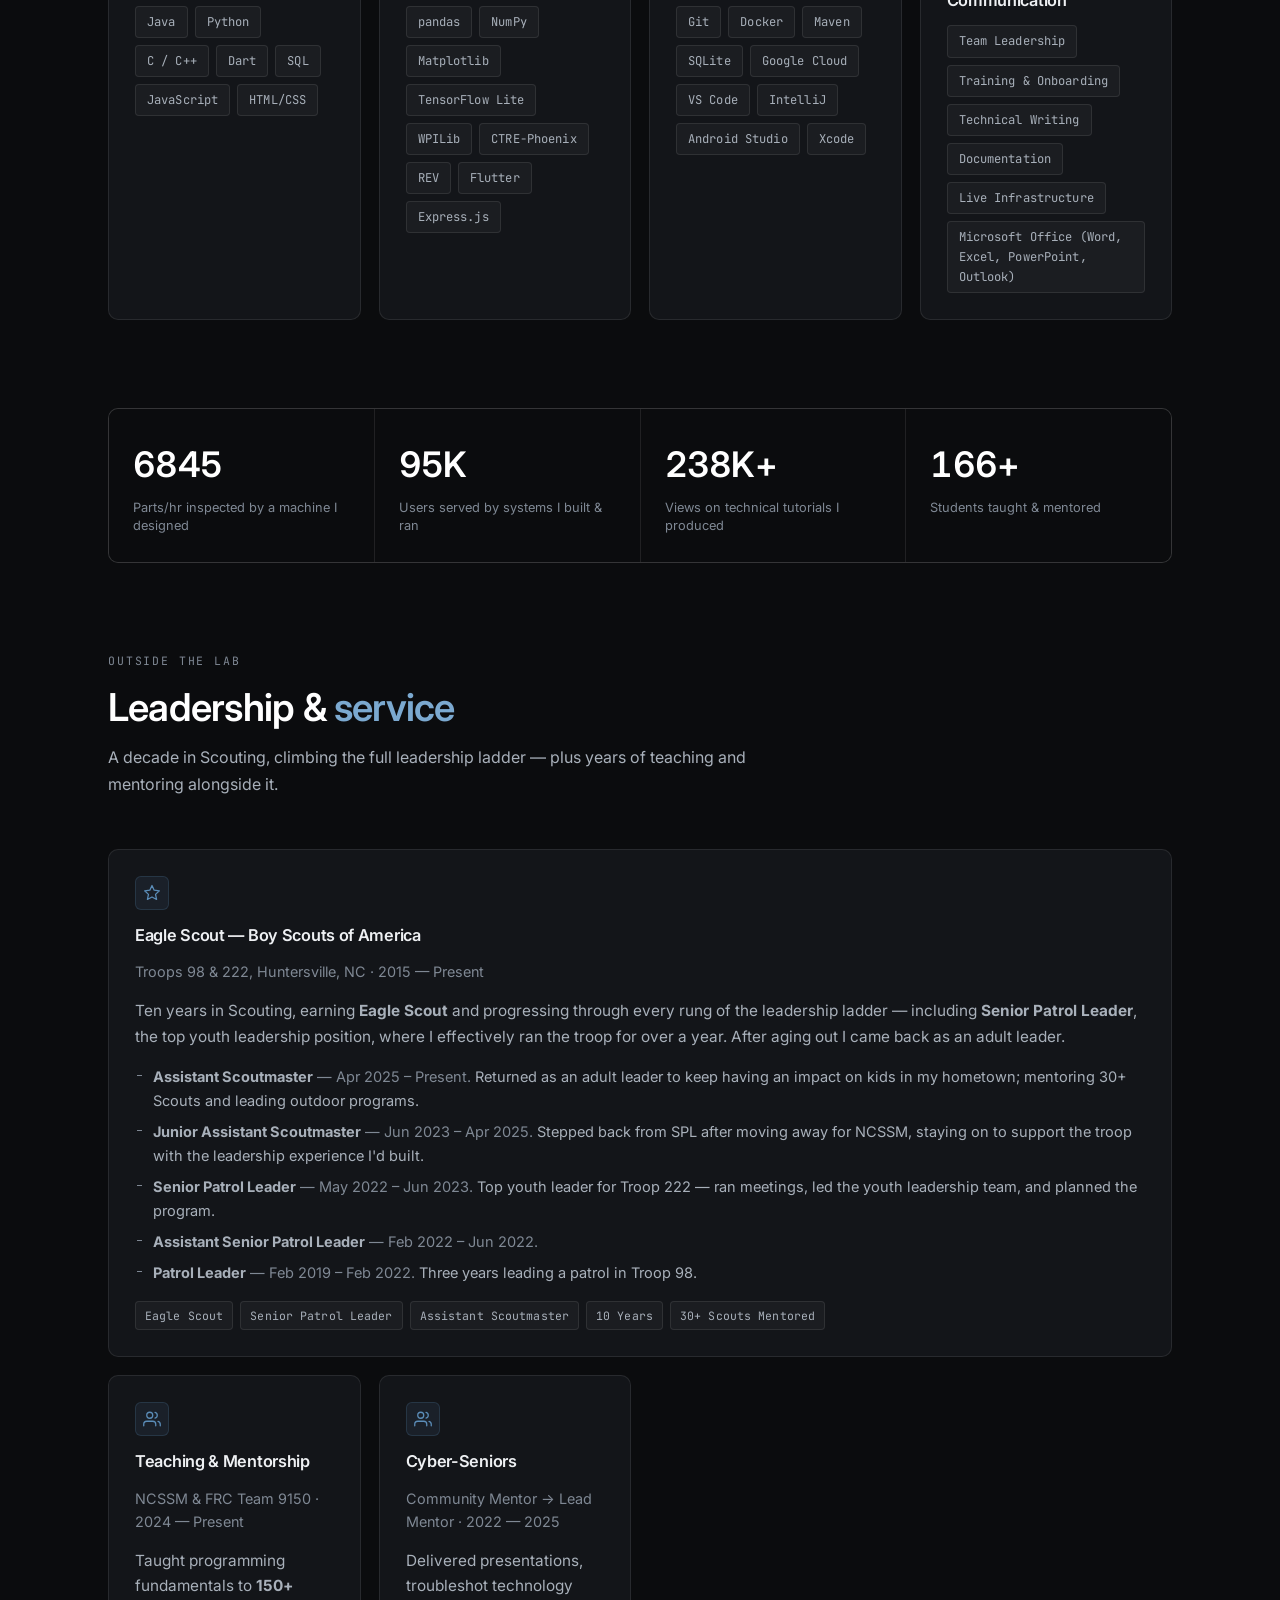
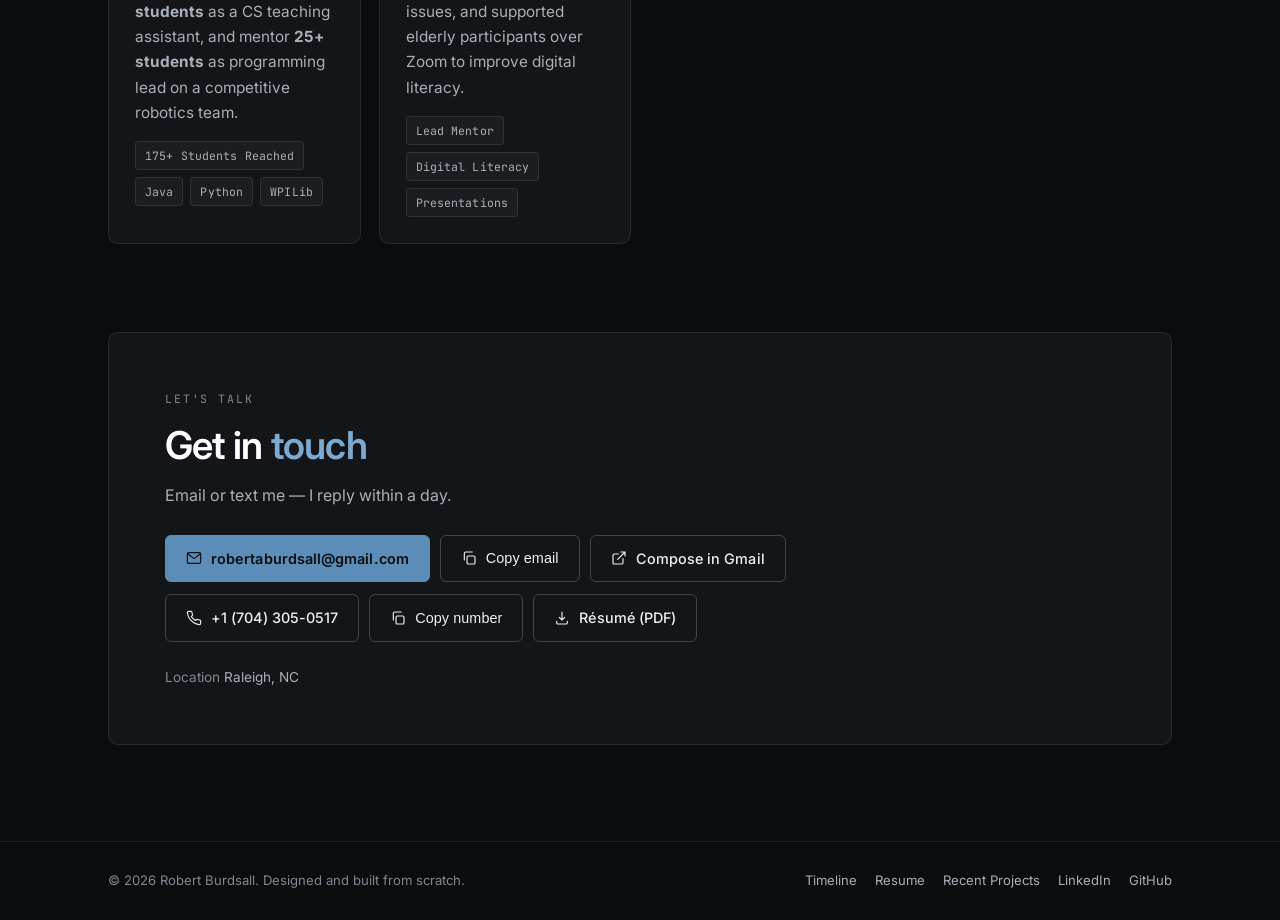
==== commit 832c6e74: "Single resume; remove job-seeking content Robert is no longer looking for a summer internship or par" ====
--- a/index.html
+++ b/index.html
@@ -10,12 +10,12 @@
      results and link previews, so they have to be real HTML.
      =================================================================== -->
 <title>Robert Burdsall — Electrical Engineering, NC State</title>
-<meta name="description" content="Robert Burdsall — Electrical Engineering student at NC State with industry experience in control panel design, PLC programming, and machine vision integration, backed by six years of software and operations work. Seeking a Summer 2027 electrical engineering internship in controls and automation, electrical design and power, or hardware test." />
+<meta name="description" content="Robert Burdsall — Electrical Engineering student at NC State with industry experience in control panel design, PLC programming, and machine vision integration, backed by six years of software and operations work." />
 <meta name="author" content="Robert Burdsall" />
 
 <meta property="og:type" content="website" />
 <meta property="og:title" content="Robert Burdsall — Electrical Engineering, NC State" />
-<meta property="og:description" content="Electrical Engineering student at NC State. Control panel design, PLC programming, and machine vision, taken from concept to commissioning — with a software and operations background. Seeking a Summer 2027 internship." />
+<meta property="og:description" content="Electrical Engineering student at NC State. Control panel design, PLC programming, and machine vision, taken from concept to commissioning — with a software and operations background." />
 <meta property="og:image" content="assets/img/profilephoto.jpg" />
 <meta property="og:url" content="https://robertburdsall.com/" />
 <meta name="twitter:card" content="summary_large_image" />
@@ -25,7 +25,7 @@
 <link rel="preconnect" href="https://fonts.googleapis.com" />
 <link rel="preconnect" href="https://fonts.gstatic.com" crossorigin />
 <link href="https://fonts.googleapis.com/css2?family=Inter:wght@300;400;500;600;700;800&family=JetBrains+Mono:wght@400;500&display=swap" rel="stylesheet" />
-<link rel="stylesheet" href="assets/css/style.css?v=26" />
+<link rel="stylesheet" href="assets/css/style.css?v=27" />
 <script>document.documentElement.classList.add("js");</script>
 </head>
 <body data-page="home">
@@ -38,7 +38,6 @@
 <main id="main">
 
   <div data-mount="hero"></div>
-  <div data-mount="seeking"></div>
 
   <section class="timeline" id="timeline">
     <div data-mount="timeline-head"></div>
@@ -50,7 +49,7 @@
           <div class="rail__now">
             <span class="rail__now-label">Year in view</span>
             <!-- Placeholder only; main.js replaces this with the year in view. -->
-            <span class="rail__now-year" data-rail-year>2027</span>
+            <span class="rail__now-year" data-rail-year>2026</span>
           </div>
           <div class="rail__track">
             <div class="rail__line"><span class="rail__fill" data-rail-fill></span></div>
@@ -80,8 +79,8 @@
   </p>
 </noscript>
 
-<script src="content.js?v=26"></script>
-<script src="assets/js/render.js?v=26"></script>
-<script src="assets/js/main.js?v=26"></script>
+<script src="content.js?v=27"></script>
+<script src="assets/js/render.js?v=27"></script>
+<script src="assets/js/main.js?v=27"></script>
 </body>
 </html>
--- a/assets/css/style.css
+++ b/assets/css/style.css
@@ -638,64 +638,7 @@
 }
 .contact__meta dfn { font-style: normal; color: var(--muted); }
 
-/* "Currently seeking" strip under the hero. The screening facts a recruiter
-   looks for first, then one resume per role family. Same surface and border
-   language as the contact panel; no new colors. */
-.seeking { padding: 8px 0 0; }
-.seeking__panel {
-  padding: clamp(24px, 3.4vw, 36px);
-  border-radius: var(--radius-lg);
-  background: var(--surface);
-  border: 1px solid var(--border);
-}
-.seeking__head .eyebrow { margin-bottom: 8px; }
-.seeking__title {
-  font-size: clamp(1.2rem, 2.2vw, 1.5rem); font-weight: 600;
-  letter-spacing: -0.015em; color: #fff; margin-bottom: 22px;
-}
-.seeking__facts {
-  display: grid; grid-template-columns: repeat(auto-fit, minmax(200px, 1fr));
-  gap: 16px 24px; margin: 0 0 26px;
-  padding-bottom: 24px; border-bottom: 1px solid var(--border);
-}
-.seeking__facts dt {
-  font-family: var(--mono); font-size: 0.68rem; letter-spacing: 0.12em;
-  text-transform: uppercase; color: var(--muted); margin-bottom: 4px;
-}
-.seeking__facts dd { margin: 0; font-size: 0.92rem; color: var(--text); }
-.seeking__pick { font-size: 0.85rem; color: var(--text-2); margin-bottom: 12px; }
-.seeking__versions {
-  display: grid; grid-template-columns: repeat(auto-fit, minmax(230px, 1fr)); gap: 12px;
-}
-.seeking__version {
-  display: flex; flex-direction: column; gap: 6px; height: 100%;
-  padding: 16px 18px;
-  border-radius: var(--radius);
-  border: 1px solid var(--border-strong);
-  background: var(--bg-2);
-  transition: border-color 0.18s var(--ease), background 0.18s var(--ease);
-}
-.seeking__version:hover { border-color: var(--accent); background: var(--surface-2); }
-.seeking__version-name { font-weight: 600; font-size: 0.95rem; color: #fff; }
-.seeking__version-blurb { font-size: 0.84rem; color: var(--text-2); line-height: 1.5; }
-.seeking__version-dl {
-  display: inline-flex; align-items: center; gap: 7px; margin-top: auto; padding-top: 6px;
-  font-family: var(--mono); font-size: 0.74rem; letter-spacing: 0.04em;
-  color: var(--accent-bright);
-}
-.seeking__version-dl svg { width: 14px; height: 14px; }
-
 /* ---------- 9. RESUME PAGE ---------- */
-
-/* Resume version picker, under the page heading */
-.rpick { margin-top: 30px; padding-top: 24px; border-top: 1px solid var(--border); }
-.rpick__label {
-  font-family: var(--mono); font-size: 0.7rem; letter-spacing: 0.14em;
-  text-transform: uppercase; color: var(--muted); margin-bottom: 12px;
-}
-.rpick__options { display: flex; flex-wrap: wrap; gap: 8px; }
-.rpick__blurb { font-size: 0.88rem; color: var(--text-2); margin: 12px 0 18px; min-height: 1.4em; }
-.rpick__actions { display: flex; flex-wrap: wrap; gap: 10px; }
 .page-head { padding: calc(var(--nav-h) + 78px) 0 52px; position: relative; }
 .page-head__inner { display: flex; flex-wrap: wrap; align-items: flex-end; justify-content: space-between; gap: 26px; }
 .page-head .section-sub { margin-bottom: 0; }
@@ -1211,7 +1154,7 @@
 @media print {
   body::before,
   .nav, .footer, .hero__grid, .hero__scroll,
-  .rail, .scroll-progress, .filters, .rpick { display: none !important; }
+  .rail, .scroll-progress, .filters { display: none !important; }
   body { background: #fff; color: #000; }
   .tl-item__body, .card, .rentry, .contact__panel { border: 1px solid #ccc; background: #fff; }
   .grad, .fact__num, .rail__now-year, .section-title, .hero__title { color: #000; }
